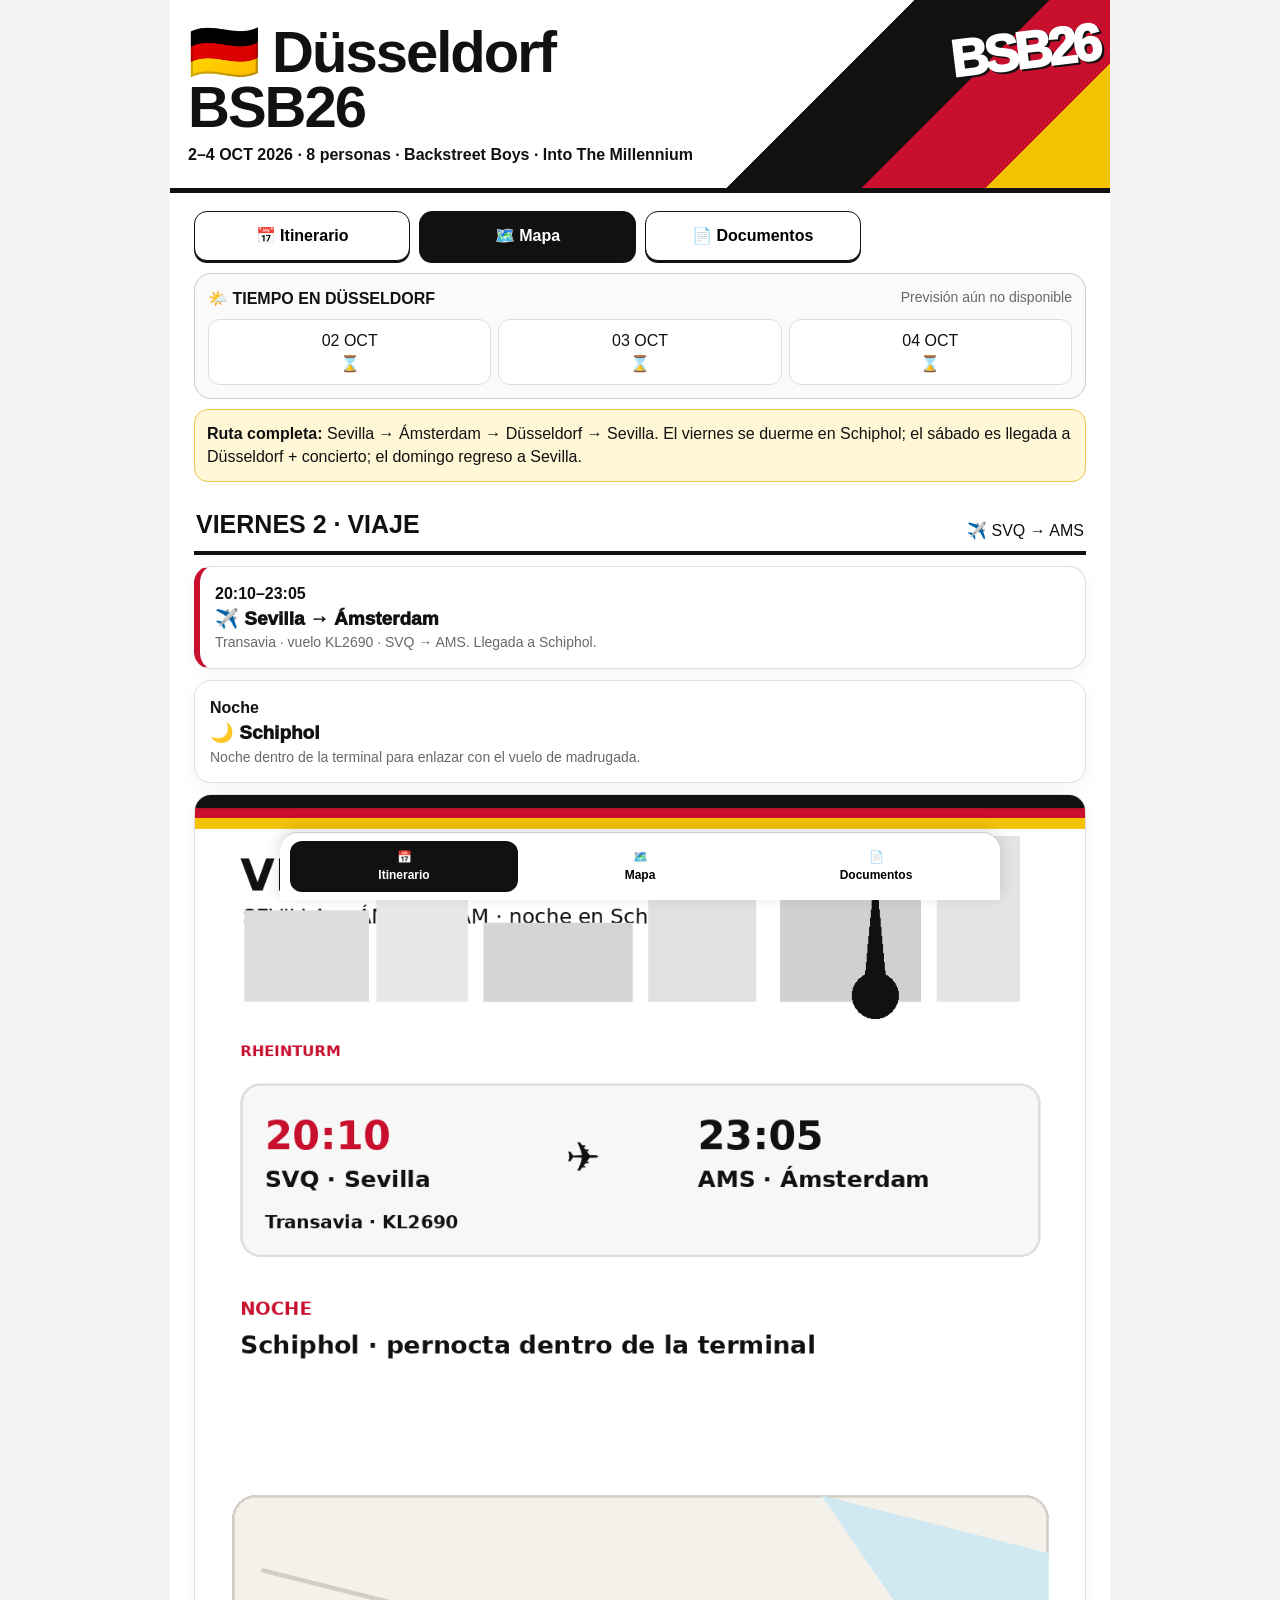
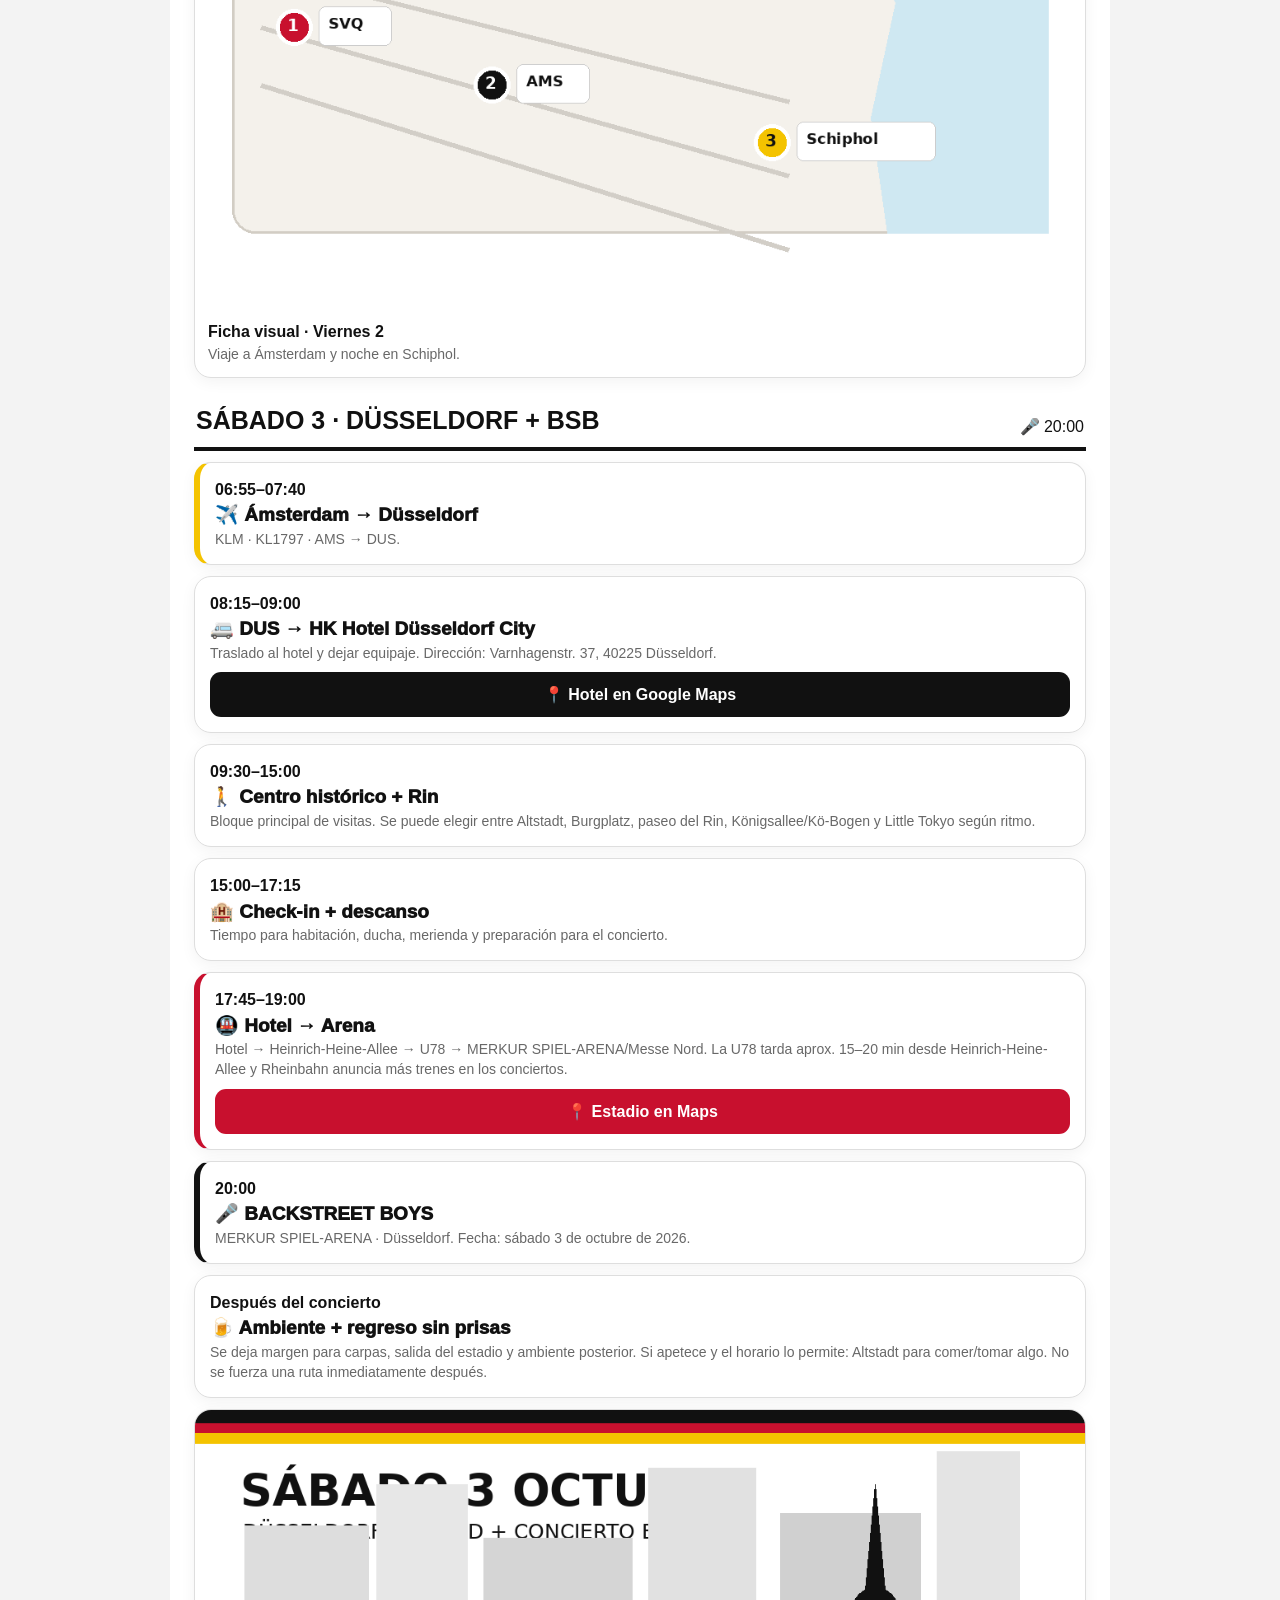
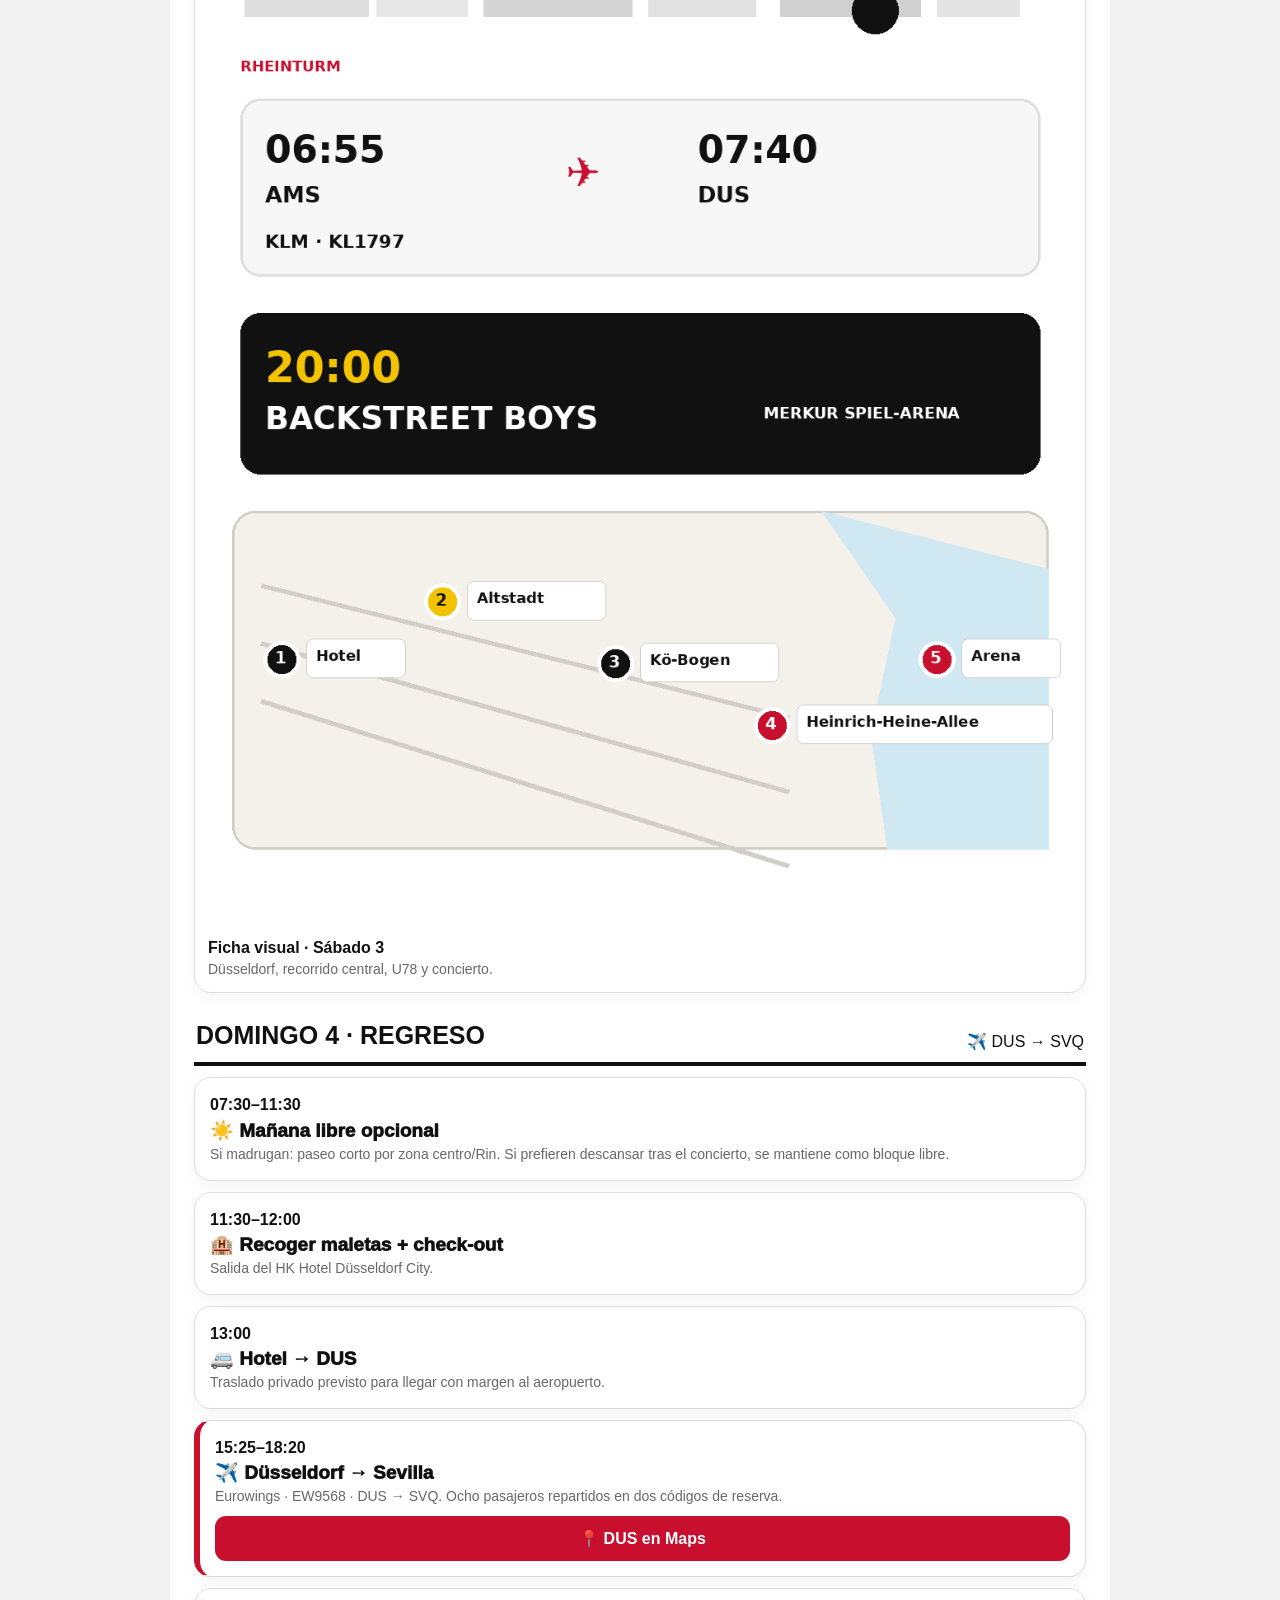
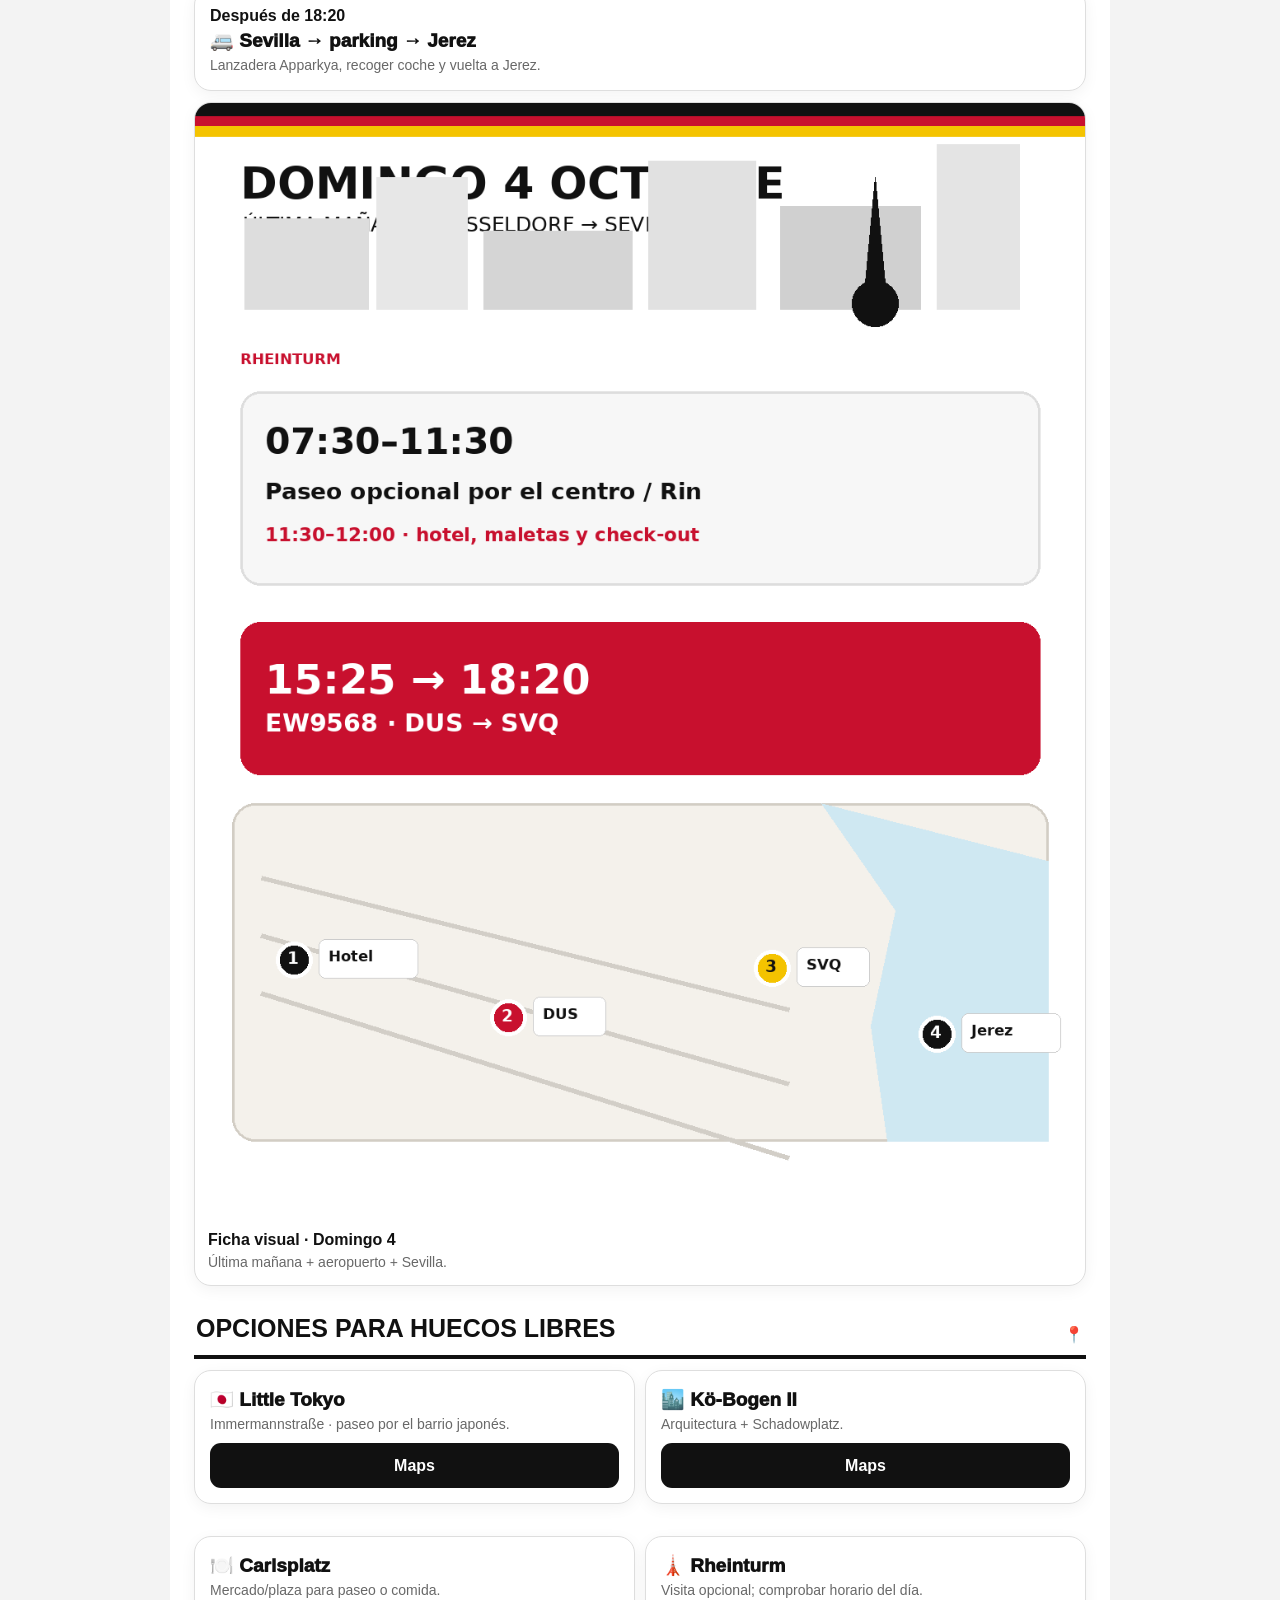
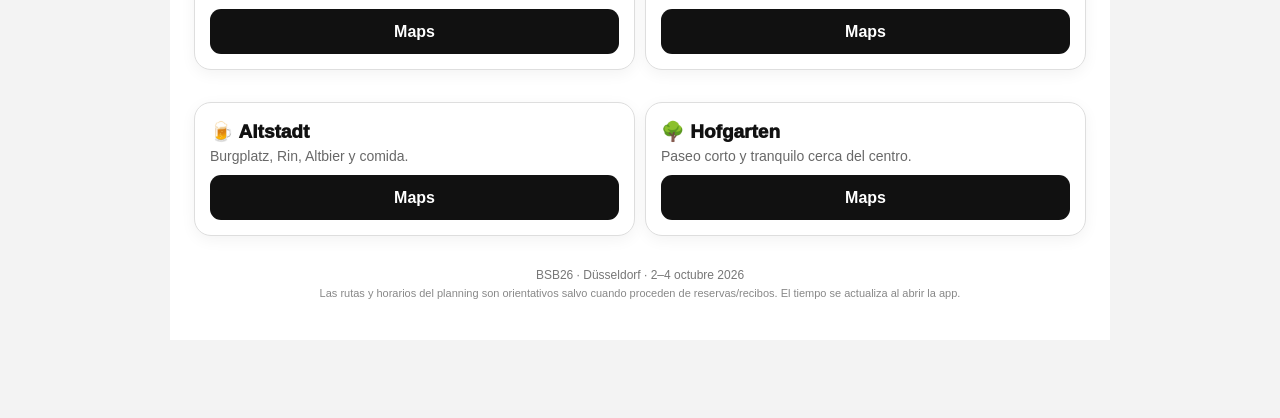
==== index.html @ 5f894c9a "Add files via upload" ====
<!doctype html>
<html lang="es">
<head>
<meta charset="utf-8">
<meta name="viewport" content="width=device-width,initial-scale=1,viewport-fit=cover">
<meta name="theme-color" content="#111111">
<meta name="description" content="BSB26 Düsseldorf · guía de viaje del 2 al 4 de octubre de 2026">
<link rel="manifest" href="manifest.webmanifest">
<link rel="icon" type="image/png" sizes="32x32" href="favicon-32.png">
<link rel="apple-touch-icon" sizes="180x180" href="apple-touch-icon.png">
<title>BSB26 · Düsseldorf 2026</title>
<style>
:root{--black:#111;--red:#c8102e;--yellow:#f4c300;--paper:#fff;--soft:#f5f5f5;--line:#dedede;--muted:#686868;--green:#177245;--blue:#1769aa}
*{box-sizing:border-box}html{scroll-behavior:smooth}body{margin:0;background:#f3f3f3;color:var(--black);font-family:-apple-system,BlinkMacSystemFont,"Segoe UI",Roboto,Arial,sans-serif;line-height:1.45;padding-bottom:78px}button,a{font:inherit}.wrap{max-width:940px;margin:auto;background:var(--paper);min-height:100vh}
header{position:relative;overflow:hidden;padding:24px 18px 22px;background:linear-gradient(135deg,#fff 0 66%,#111 66% 78%,#c8102e 78% 89%,#f4c300 89%);border-bottom:5px solid #111}header:after{content:'BSB26';position:absolute;right:12px;top:14px;font-weight:1000;font-size:52px;letter-spacing:-4px;color:#fff;text-shadow:2px 2px 0 #111;transform:rotate(-7deg)}h1{font-size:clamp(32px,8vw,58px);line-height:.95;margin:0;max-width:65%;letter-spacing:-2px}.sub{margin-top:9px;font-weight:750;max-width:65%}.hero-img{width:100%;display:block;border-radius:18px;margin-top:15px;border:1px solid #ddd}
main{padding:14px 14px 28px}.top-actions{display:grid;grid-template-columns:1fr 1fr;gap:9px;margin-bottom:12px}.top-actions button,.quick{border:1px solid #111;background:#fff;border-radius:13px;padding:12px;font-weight:850;box-shadow:0 2px 0 #111}.top-actions button:nth-child(2n){background:#111;color:#fff}.install{display:none;background:#f4c300;border:2px solid #111!important}.install.show{display:block}
section{display:none}.active{display:block}.card{background:#fff;border:1px solid var(--line);border-radius:17px;padding:15px;margin:11px 0;box-shadow:0 4px 15px #0000000d}.card.red{border-left:6px solid var(--red)}.card.yellow{border-left:6px solid var(--yellow)}.card.black{border-left:6px solid #111}.title{font-weight:950;font-size:19px}.time{font-weight:900}.small{font-size:14px;color:var(--muted)}.tag{display:inline-block;padding:4px 8px;border-radius:999px;background:#f1f1f1;border:1px solid #ddd;font-size:12px;font-weight:800;margin:5px 4px 0 0}.btn{display:block;text-align:center;text-decoration:none;background:#111;color:#fff;padding:11px 12px;border-radius:11px;font-weight:850;margin-top:9px}.btn.red{background:var(--red)}.btn.yellow{background:var(--yellow);color:#111}.grid2{display:grid;grid-template-columns:1fr 1fr;gap:10px}.weather{background:#fafafa;border:1px solid #ccc;border-radius:17px;padding:13px;margin:10px 0}.weather-grid{display:grid;grid-template-columns:repeat(3,1fr);gap:7px;margin-top:9px}.weather-day{background:#fff;border:1px solid #ddd;border-radius:12px;padding:9px;text-align:center}.dayhead{display:flex;justify-content:space-between;align-items:end;border-bottom:4px solid #111;padding:8px 2px 9px;margin-top:16px}.dayhead h2{margin:0;font-size:25px}.route-card{padding:0;overflow:hidden}.route-card img{width:100%;display:block}.route-card .caption{padding:13px}.map{position:relative;background:#f0eee9;border:1px solid #d7d3cb;border-radius:18px;height:300px;overflow:hidden;margin:12px 0}.river{position:absolute;right:-30%;top:-10%;height:130%;width:42%;background:#cfe8f2;transform:rotate(13deg)}.road{position:absolute;height:5px;background:#d0ccc5;transform-origin:left center}.pin{position:absolute;width:31px;height:31px;border-radius:50%;background:#111;color:#fff;border:3px solid #fff;box-shadow:0 2px 8px #0004;display:flex;align-items:center;justify-content:center;font-weight:950;cursor:pointer}.pin.red{background:var(--red)}.pin.yellow{background:var(--yellow);color:#111}.maplabel{position:absolute;font-size:12px;font-weight:850;background:#fff;padding:4px 6px;border-radius:7px;border:1px solid #ddd}.docs .doc{display:flex;gap:12px;align-items:center;padding:13px 0;border-bottom:1px solid #eee}.docicon{font-size:26px;width:38px;text-align:center}.bottom{position:fixed;z-index:50;left:0;right:0;bottom:0;background:#fff;border-top:1px solid #ccc;box-shadow:0 -4px 16px #0002;padding:8px max(10px,env(safe-area-inset-left)) calc(8px + env(safe-area-inset-bottom));display:grid;grid-template-columns:repeat(3,1fr);gap:8px}.bottom button{border:0;background:#fff;padding:8px 4px;border-radius:12px;font-size:12px;font-weight:900}.bottom button.active{background:#111;color:#fff}.notice{background:#fff7d6;border:1px solid #e6c94d;border-radius:14px;padding:12px}.ok{background:#eaf7ef;border-color:#a9d9bb}.footer{text-align:center;color:#777;font-size:12px;padding:20px 5px}.credits{font-size:11px;color:#888;margin-top:18px}
@media(min-width:760px){main{padding:18px 24px}.top-actions{grid-template-columns:repeat(4,1fr)}.bottom{left:50%;right:auto;transform:translateX(-50%);width:min(720px,100%);border-radius:18px 18px 0 0}.grid3{display:grid;grid-template-columns:repeat(3,1fr);gap:10px}.route-card{height:100%}}
</style>
</head>
<body>
<div class="wrap">
<header>
<h1>🇩🇪 Düsseldorf<br>BSB26</h1>
<div class="sub">2–4 OCT 2026 · 8 personas · Backstreet Boys · Into The Millennium</div>
</header>
<main>
<div class="top-actions">
<button onclick="show('itinerario')">📅 Itinerario</button>
<button onclick="show('mapa')">🗺️ Mapa</button>
<button onclick="show('documentos')">📄 Documentos</button>
<button id="installBtn" class="install" onclick="installApp()">📲 Instalar BSB26</button>
</div>
<div class="weather"><div style="display:flex;justify-content:space-between;gap:10px"><b>🌤️ TIEMPO EN DÜSSELDORF</b><span id="weatherStatus" class="small">Actualizando…</span></div><div id="weatherGrid" class="weather-grid"><div class="weather-day">02 OCT<br>⌛</div><div class="weather-day">03 OCT<br>⌛</div><div class="weather-day">04 OCT<br>⌛</div></div></div>

<section id="itinerario" class="active">
<div class="notice"><b>Ruta completa:</b> Sevilla → Ámsterdam → Düsseldorf → Sevilla. El viernes se duerme en Schiphol; el sábado es llegada a Düsseldorf + concierto; el domingo regreso a Sevilla.</div>
<div class="dayhead"><h2>VIERNES 2 · VIAJE</h2><span>✈️ SVQ → AMS</span></div>
<div class="card red"><div class="time">20:10–23:05</div><div class="title">✈️ Sevilla → Ámsterdam</div><div class="small">Transavia · vuelo KL2690 · SVQ → AMS. Llegada a Schiphol.</div></div>
<div class="card"><div class="time">Noche</div><div class="title">🌙 Schiphol</div><div class="small">Noche dentro de la terminal para enlazar con el vuelo de madrugada.</div></div>
<div class="route-card card"><img src="itinerario-viernes-2.png" alt="Ficha visual del viernes 2 de octubre"><div class="caption"><b>Ficha visual · Viernes 2</b><div class="small">Viaje a Ámsterdam y noche en Schiphol.</div></div></div>

<div class="dayhead"><h2>SÁBADO 3 · DÜSSELDORF + BSB</h2><span>🎤 20:00</span></div>
<div class="card yellow"><div class="time">06:55–07:40</div><div class="title">✈️ Ámsterdam → Düsseldorf</div><div class="small">KLM · KL1797 · AMS → DUS.</div></div>
<div class="card"><div class="time">08:15–09:00</div><div class="title">🚐 DUS → HK Hotel Düsseldorf City</div><div class="small">Traslado al hotel y dejar equipaje. Dirección: Varnhagenstr. 37, 40225 Düsseldorf.</div><a class="btn" href="https://www.google.com/maps/search/?api=1&query=HK+Hotel+D%C3%BCsseldorf+City%2C+Varnhagenstr.+37%2C+40225+D%C3%BCsseldorf" target="_blank">📍 Hotel en Google Maps</a></div>
<div class="card"><div class="time">09:30–15:00</div><div class="title">🚶 Centro histórico + Rin</div><div class="small">Bloque principal de visitas. Se puede elegir entre Altstadt, Burgplatz, paseo del Rin, Königsallee/Kö-Bogen y Little Tokyo según ritmo.</div></div>
<div class="card"><div class="time">15:00–17:15</div><div class="title">🏨 Check-in + descanso</div><div class="small">Tiempo para habitación, ducha, merienda y preparación para el concierto.</div></div>
<div class="card red"><div class="time">17:45–19:00</div><div class="title">🚇 Hotel → Arena</div><div class="small">Hotel → Heinrich-Heine-Allee → U78 → MERKUR SPIEL-ARENA/Messe Nord. La U78 tarda aprox. 15–20 min desde Heinrich-Heine-Allee y Rheinbahn anuncia más trenes en los conciertos.</div><a class="btn red" href="https://www.google.com/maps/search/?api=1&query=MERKUR+SPIEL-ARENA+D%C3%BCsseldorf" target="_blank">📍 Estadio en Maps</a></div>
<div class="card black"><div class="time">20:00</div><div class="title">🎤 BACKSTREET BOYS</div><div class="small">MERKUR SPIEL-ARENA · Düsseldorf. Fecha: sábado 3 de octubre de 2026.</div></div>
<div class="card"><div class="time">Después del concierto</div><div class="title">🍺 Ambiente + regreso sin prisas</div><div class="small">Se deja margen para carpas, salida del estadio y ambiente posterior. Si apetece y el horario lo permite: Altstadt para comer/tomar algo. No se fuerza una ruta inmediatamente después.</div></div>
<div class="route-card card"><img src="itinerario-sabado-3.png" alt="Ficha visual del sábado 3 de octubre"><div class="caption"><b>Ficha visual · Sábado 3</b><div class="small">Düsseldorf, recorrido central, U78 y concierto.</div></div></div>

<div class="dayhead"><h2>DOMINGO 4 · REGRESO</h2><span>✈️ DUS → SVQ</span></div>
<div class="card"><div class="time">07:30–11:30</div><div class="title">☀️ Mañana libre opcional</div><div class="small">Si madrugan: paseo corto por zona centro/Rin. Si prefieren descansar tras el concierto, se mantiene como bloque libre.</div></div>
<div class="card"><div class="time">11:30–12:00</div><div class="title">🏨 Recoger maletas + check-out</div><div class="small">Salida del HK Hotel Düsseldorf City.</div></div>
<div class="card"><div class="time">13:00</div><div class="title">🚐 Hotel → DUS</div><div class="small">Traslado privado previsto para llegar con margen al aeropuerto.</div></div>
<div class="card red"><div class="time">15:25–18:20</div><div class="title">✈️ Düsseldorf → Sevilla</div><div class="small">Eurowings · EW9568 · DUS → SVQ. Ocho pasajeros repartidos en dos códigos de reserva.</div><a class="btn red" href="https://www.google.com/maps/search/?api=1&query=D%C3%BCsseldorf+Airport+DUS" target="_blank">📍 DUS en Maps</a></div>
<div class="card"><div class="time">Después de 18:20</div><div class="title">🚐 Sevilla → parking → Jerez</div><div class="small">Lanzadera Apparkya, recoger coche y vuelta a Jerez.</div></div>
<div class="route-card card"><img src="itinerario-domingo-4.png" alt="Ficha visual del domingo 4 de octubre"><div class="caption"><b>Ficha visual · Domingo 4</b><div class="small">Última mañana + aeropuerto + Sevilla.</div></div></div>

<div class="dayhead"><h2>OPCIONES PARA HUECOS LIBRES</h2><span>📍</span></div>
<div class="grid2">
<div class="card"><div class="title">🇯🇵 Little Tokyo</div><div class="small">Immermannstraße · paseo por el barrio japonés.</div><a class="btn" href="https://www.google.com/maps/search/?api=1&query=Immermannstra%C3%9Fe+D%C3%BCsseldorf" target="_blank">Maps</a></div>
<div class="card"><div class="title">🏙️ Kö-Bogen II</div><div class="small">Arquitectura + Schadowplatz.</div><a class="btn" href="https://www.google.com/maps/search/?api=1&query=K%C3%B6-Bogen+II+D%C3%BCsseldorf" target="_blank">Maps</a></div>
<div class="card"><div class="title">🍽️ Carlsplatz</div><div class="small">Mercado/plaza para paseo o comida.</div><a class="btn" href="https://www.google.com/maps/search/?api=1&query=Carlsplatz+D%C3%BCsseldorf" target="_blank">Maps</a></div>
<div class="card"><div class="title">🗼 Rheinturm</div><div class="small">Visita opcional; comprobar horario del día.</div><a class="btn" href="https://www.google.com/maps/search/?api=1&query=Rheinturm+D%C3%BCsseldorf" target="_blank">Maps</a></div>
<div class="card"><div class="title">🍺 Altstadt</div><div class="small">Burgplatz, Rin, Altbier y comida.</div><a class="btn" href="https://www.google.com/maps/search/?api=1&query=Altstadt+D%C3%BCsseldorf" target="_blank">Maps</a></div>
<div class="card"><div class="title">🌳 Hofgarten</div><div class="small">Paseo corto y tranquilo cerca del centro.</div><a class="btn" href="https://www.google.com/maps/search/?api=1&query=Hofgarten+D%C3%BCsseldorf" target="_blank">Maps</a></div>
</div>
</section>

<section id="mapa">
<div class="notice"><b>Mapa interactivo único.</b> Pulsa cada punto para ver qué es y cuándo encaja en el viaje.</div>
<div class="map" id="mapbox"><div class="river"></div><div class="maplabel" style="left:7%;top:12%">Little Tokyo</div><div class="maplabel" style="left:37%;top:20%">Kö-Bogen</div><div class="maplabel" style="left:30%;top:47%">Altstadt</div><div class="maplabel" style="left:57%;top:69%">Rheinturm</div><div class="maplabel" style="left:73%;top:17%">Rin</div><div class="maplabel" style="left:76%;top:77%">Arena</div><div class="pin yellow" style="left:10%;top:20%" onclick="mapInfo('Little Tokyo','Opción de paseo. Mejor encajarlo el sábado por la mañana/mediodía.')">1</div><div class="pin" style="left:40%;top:28%" onclick="mapInfo('Kö-Bogen II','Arquitectura y paseo. Opción antes del concierto.')">2</div><div class="pin red" style="left:32%;top:55%" onclick="mapInfo('Altstadt / Burgplatz','Zona histórica, Rin, Altbier y comida.')">3</div><div class="pin yellow" style="left:59%;top:77%" onclick="mapInfo('Rheinturm','Visita opcional. Comprobar horario.')">4</div><div class="pin red" style="left:80%;top:24%" onclick="mapInfo('MERKUR SPIEL-ARENA','Concierto BSB · 03/10 · 20:00. U78 desde Heinrich-Heine-Allee.')">5</div></div>
<div id="mapInfo" class="card"><b>Selecciona un punto</b><div class="small">El mapa muestra las paradas principales y las opciones de visita.</div></div>
<div class="grid2"><a class="btn" href="https://www.google.com/maps/dir/HK+Hotel+D%C3%BCsseldorf+City%2C+Varnhagenstr.+37%2C+40225+D%C3%BCsseldorf/Heinrich-Heine-Allee%2C+D%C3%BCsseldorf/MERKUR+SPIEL-ARENA+D%C3%BCsseldorf" target="_blank">🚇 Ruta hotel → concierto</a><a class="btn yellow" href="https://www.google.com/maps/dir/Heinrich-Heine-Allee%2C+D%C3%BCsseldorf/Immermannstra%C3%9Fe%2C+D%C3%BCsseldorf/K%C3%B6-Bogen+II/Carlsplatz/Rheinturm/Altstadt%2C+D%C3%BCsseldorf" target="_blank">🚶 Ruta opciones</a></div>
</section>

<section id="documentos" class="docs">
<div class="dayhead"><h2>DOCUMENTOS</h2><span>📄</span></div>
<div class="card red"><div class="doc"><div class="docicon">🏨</div><div><div class="title">HK Hotel Düsseldorf City</div><div class="small">Varnhagenstr. 37 · 40225 Düsseldorf<br>Entrada 03/10 · salida 04/10<br>Reserva 5163481868 · pagado 910,80 €</div></div></div><a class="btn" href="https://www.google.com/maps/search/?api=1&query=HK+Hotel+D%C3%BCsseldorf+City%2C+Varnhagenstr.+37%2C+40225+D%C3%BCsseldorf" target="_blank">📍 Abrir hotel en Google Maps</a></div>
<div class="card yellow"><div class="doc"><div class="docicon">✈️</div><div><div class="title">Vuelo de vuelta · EW9568</div><div class="small">04/10/2026 · DUS 15:25 → SVQ 18:20 · Eurowings<br>8 pasajeros en dos reservas.</div></div></div><div class="tag">IWTW7H · 6 pasajeros</div><div class="tag">TQ76KH · 2 pasajeros</div><div class="small" style="margin-top:9px">Tarifa BASIC. Los horarios son locales según los recibos aportados.</div></div>
<div class="card"><div class="doc"><div class="docicon">✈️</div><div><div class="title">Vuelos de ida</div><div class="small">02/10 · SVQ → AMS · KL2690 · 20:10–23:05<br>03/10 · AMS → DUS · KL1797 · 06:55–07:40</div></div></div><div class="small">Pendiente añadir datos de check-in, terminal, puerta y demás información cuando estén disponibles.</div></div>
<div class="card"><div class="doc"><div class="docicon">🅿️</div><div><div class="title">Parking Sevilla · Apparkya 24Plus</div><div class="small">Reserva P0000090095 · matrícula 1935FXH<br>Entrada 02/10 18:45 · salida 04/10 18:45 · 9,50 €</div></div></div><a class="btn" href="https://apparkya.com/parking/parking-aeropuerto-sevilla-24plus" target="_blank">🅿️ Abrir Apparkya</a></div>
<div class="card ok"><div class="doc"><div class="docicon">📸</div><div><div class="title">Fotos del viaje</div><div class="small">Una única carpeta compartida para que cualquiera del grupo pueda subir fotos.</div></div></div><a class="btn" href="https://drive.google.com/drive/folders/12OYBe6rZDpi9IOQI5l8r6FMTHqlKn3q-" target="_blank">📸 Abrir carpeta de Drive</a></div>
<div class="card"><div class="doc"><div class="docicon">🎤</div><div><div class="title">Concierto BSB</div><div class="small">MERKUR SPIEL-ARENA · Arena-Straße 1 · 40474 Düsseldorf · 03/10/2026 · 20:00</div></div></div><a class="btn red" href="https://www.google.com/maps/search/?api=1&query=MERKUR+SPIEL-ARENA%2C+Arena-Stra%C3%9Fe+1%2C+40474+D%C3%BCsseldorf" target="_blank">📍 Estadio en Maps</a></div>
</section>

<div class="footer">BSB26 · Düsseldorf · 2–4 octubre 2026<br><span class="credits">Las rutas y horarios del planning son orientativos salvo cuando proceden de reservas/recibos. El tiempo se actualiza al abrir la app.</span></div>
</main>
</div>
<nav class="bottom"><button id="b-itinerario" class="active" onclick="show('itinerario')">📅<br>Itinerario</button><button id="b-mapa" onclick="show('mapa')">🗺️<br>Mapa</button><button id="b-documentos" onclick="show('documentos')">📄<br>Documentos</button></nav>
<script>
const sections=['itinerario','mapa','documentos'];
function show(id){sections.forEach(s=>document.getElementById(s).classList.toggle('active',s===id));document.querySelectorAll('.bottom button').forEach(b=>b.classList.remove('active'));document.getElementById('b-'+id).classList.add('active');window.scrollTo({top:0,behavior:'smooth'})}
function mapInfo(title,text){document.getElementById('mapInfo').innerHTML='<b>'+title+'</b><div class="small" style="margin-top:5px">'+text+'</div>'}
async function weather(){try{const u='https://api.open-meteo.com/v1/forecast?latitude=51.2277&longitude=6.7735&daily=weather_code,temperature_2m_max,temperature_2m_min,precipitation_probability_max&timezone=Europe%2FBerlin&start_date=2026-10-02&end_date=2026-10-04';const d=await fetch(u).then(r=>r.json());const icons={0:'☀️',1:'🌤️',2:'⛅',3:'☁️',45:'🌫️',48:'🌫️',51:'🌦️',53:'🌦️',55:'🌧️',61:'🌧️',63:'🌧️',65:'🌧️',71:'🌨️',73:'🌨️',75:'❄️',80:'🌦️',81:'🌧️',82:'⛈️',95:'⛈️',96:'⛈️',99:'⛈️'};document.getElementById('weatherGrid').innerHTML=d.daily.time.map((date,i)=>`<div class="weather-day"><b>${date.slice(8,10)} OCT</b><br>${icons[d.daily.weather_code[i]]||'🌤️'}<br><b>${Math.round(d.daily.temperature_2m_max[i])}°</b> / ${Math.round(d.daily.temperature_2m_min[i])}°<br><span class="small">💧 ${d.daily.precipitation_probability_max[i]}%</span></div>`).join('');document.getElementById('weatherStatus').textContent='Actualizado al abrir';}catch(e){document.getElementById('weatherStatus').textContent='Previsión aún no disponible';}}
let deferredPrompt;window.addEventListener('beforeinstallprompt',e=>{e.preventDefault();deferredPrompt=e;document.getElementById('installBtn').classList.add('show')});async function installApp(){if(deferredPrompt){deferredPrompt.prompt();await deferredPrompt.userChoice;deferredPrompt=null;document.getElementById('installBtn').classList.remove('show')}else{alert('En Android, abre esta página en Chrome y usa ⋮ → Añadir a pantalla de inicio / Instalar aplicación. Necesita estar publicada en HTTPS (GitHub Pages).')}}
if('serviceWorker' in navigator) window.addEventListener('load',()=>navigator.serviceWorker.register('./sw.js'));
weather();
</script>
</body></html>
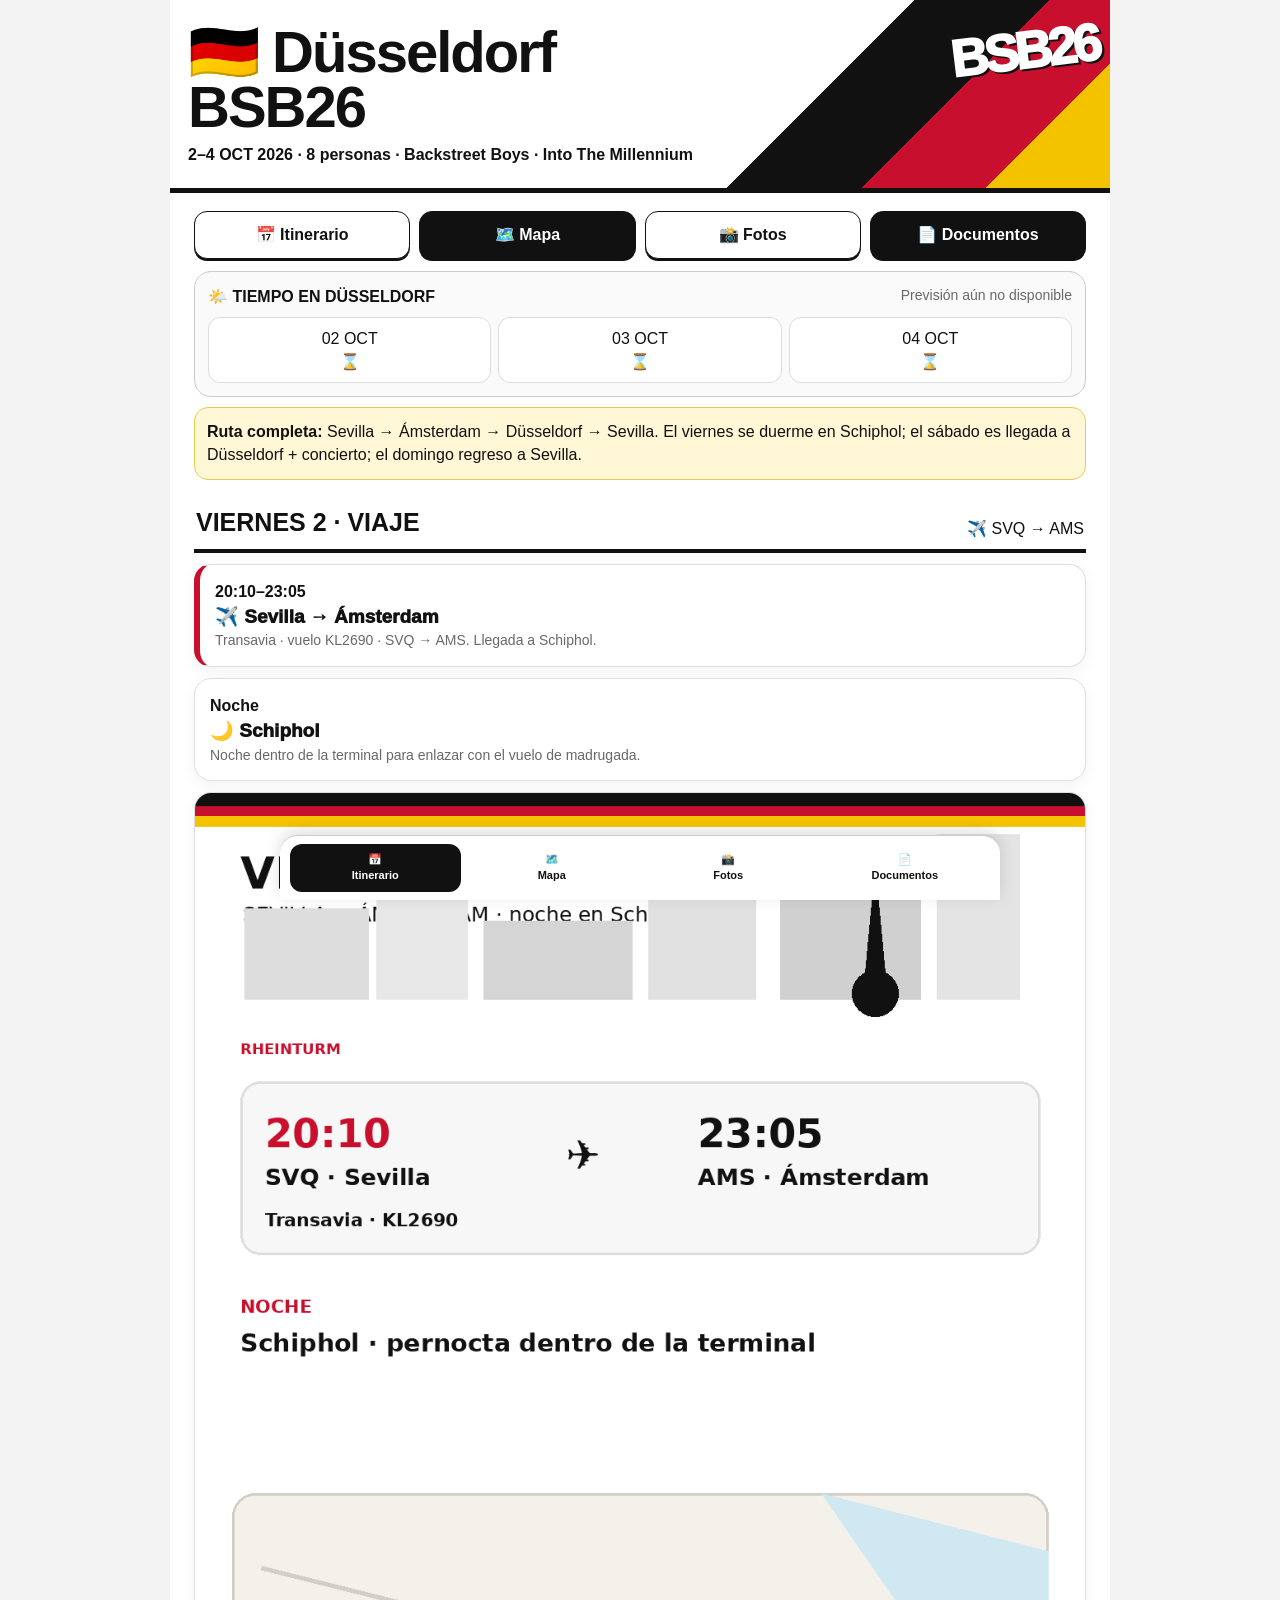
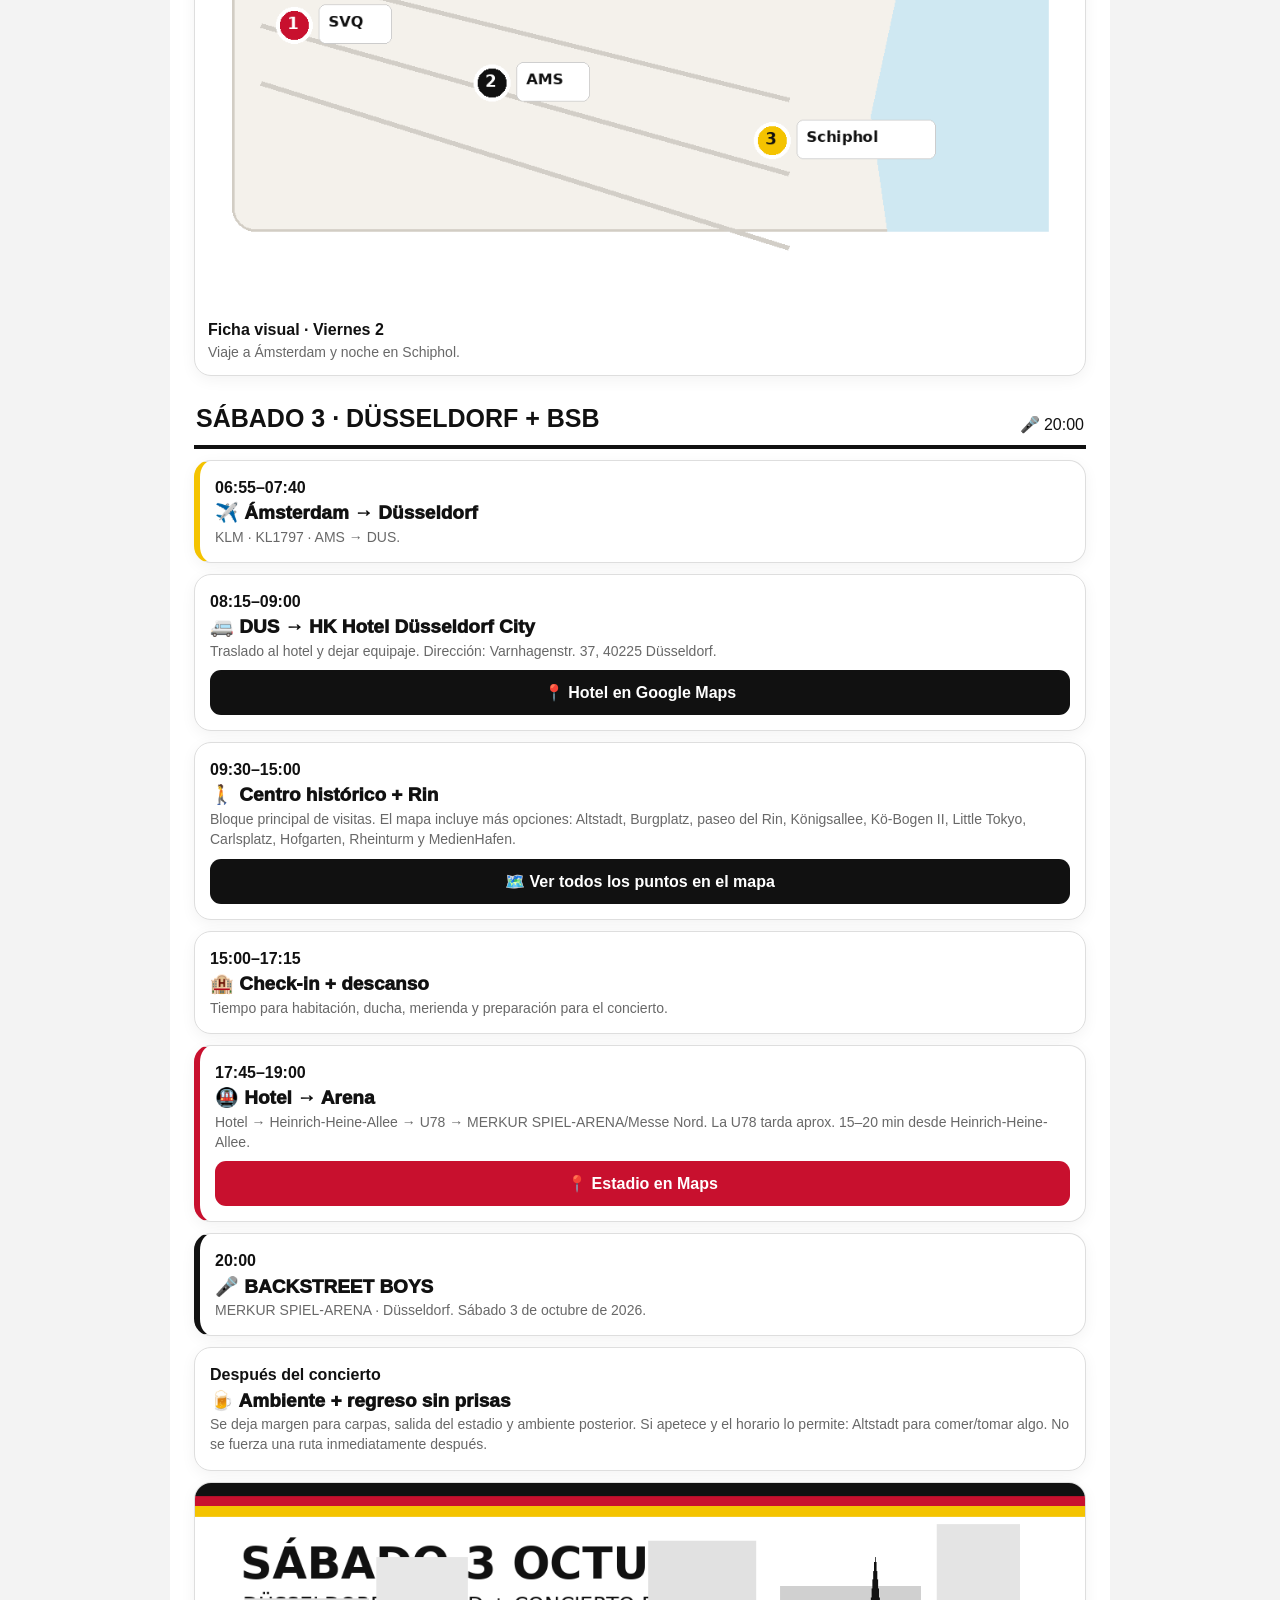
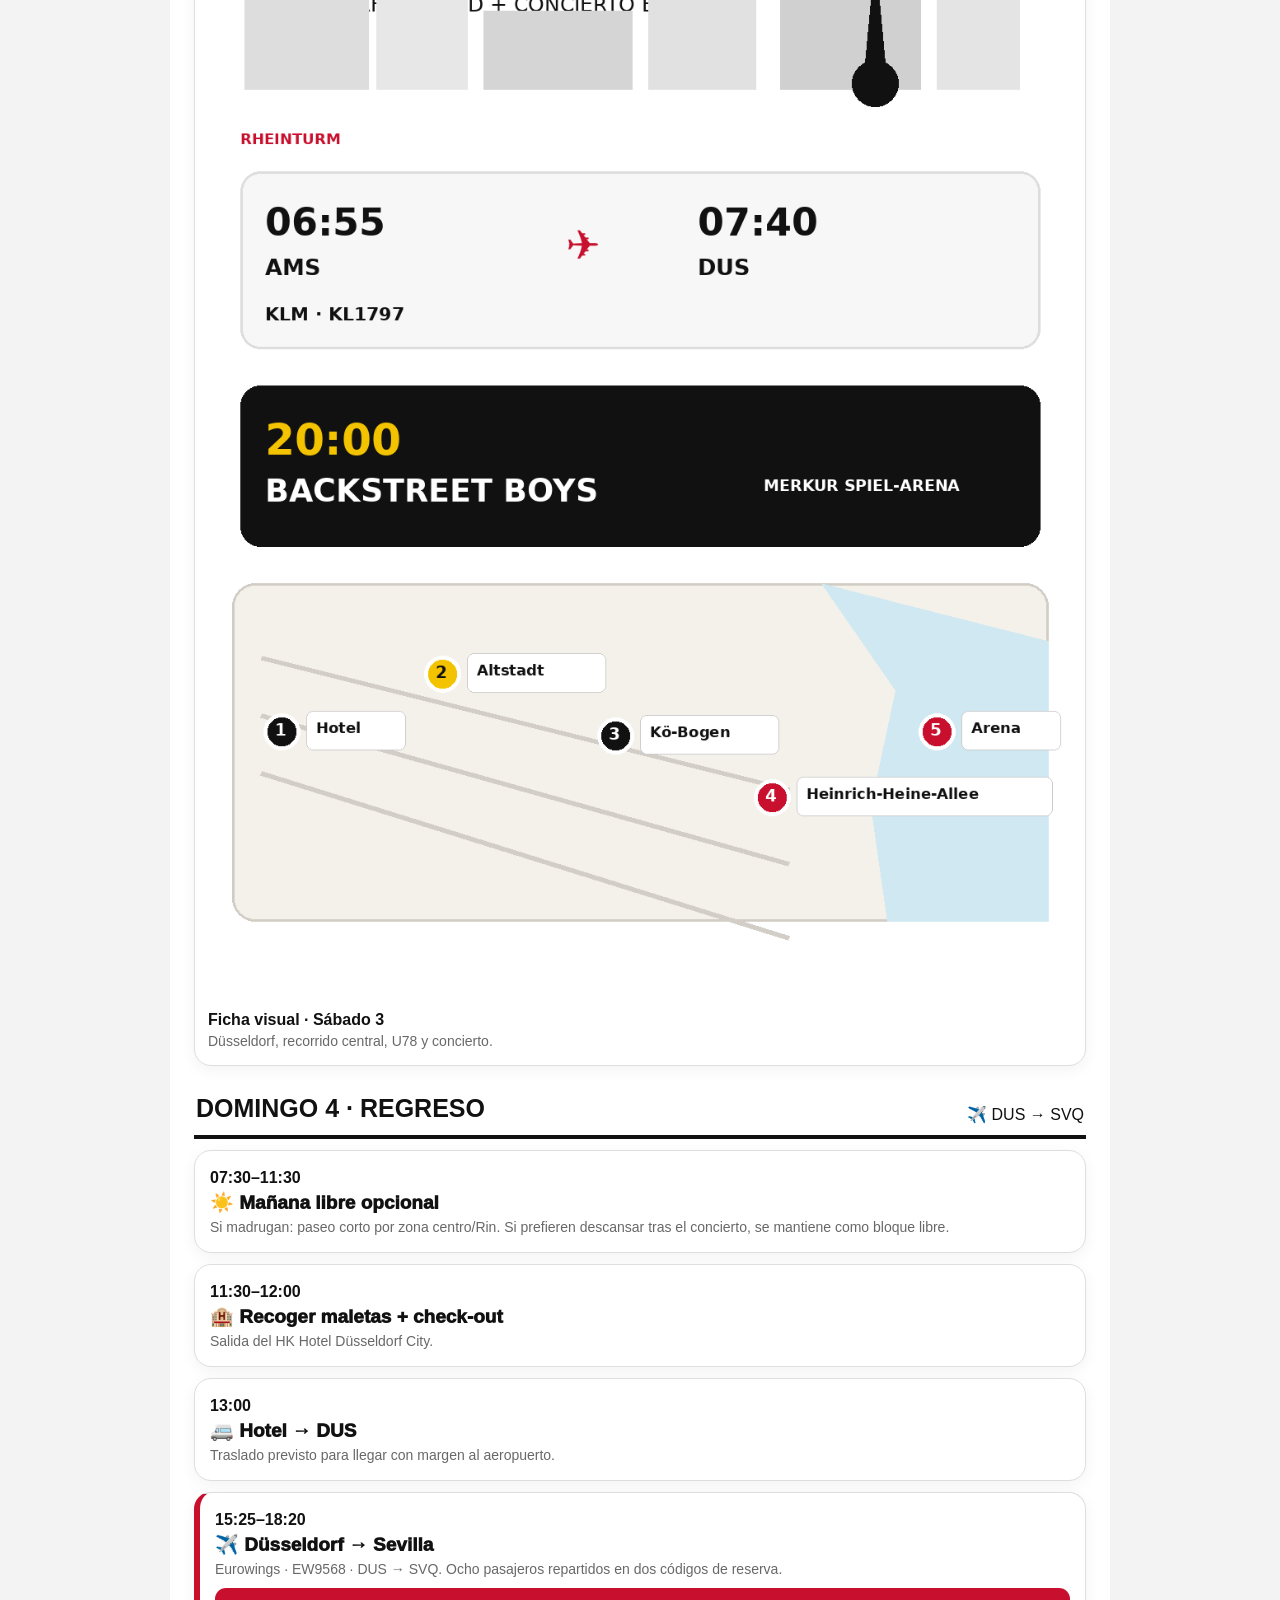
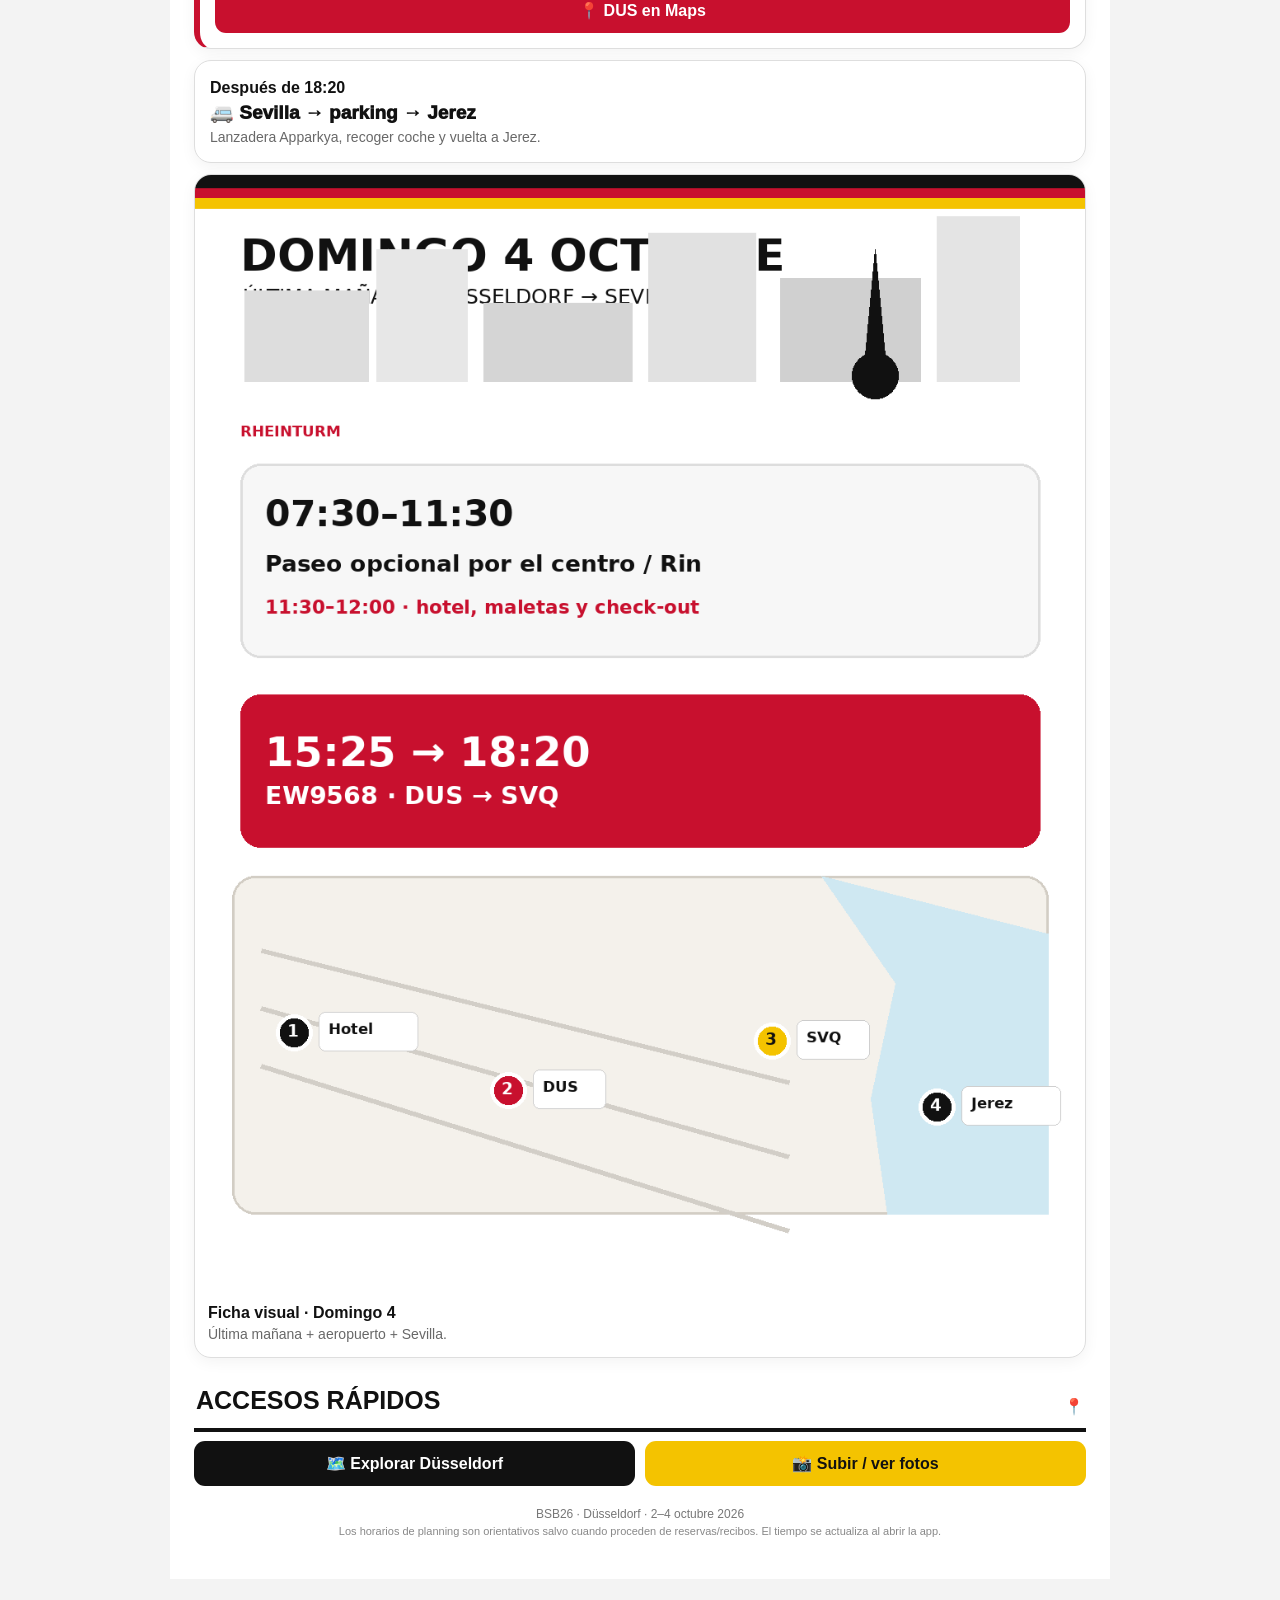
==== commit 86c43527: "Add files via upload" ====
--- a/index.html
+++ b/index.html
@@ -1,39 +1,6 @@
-<!doctype html>
-<html lang="es">
-<head>
-<meta charset="utf-8">
-<meta name="viewport" content="width=device-width,initial-scale=1,viewport-fit=cover">
-<meta name="theme-color" content="#111111">
-<meta name="description" content="BSB26 Düsseldorf · guía de viaje del 2 al 4 de octubre de 2026">
-<link rel="manifest" href="manifest.webmanifest">
-<link rel="icon" type="image/png" sizes="32x32" href="favicon-32.png">
-<link rel="apple-touch-icon" sizes="180x180" href="apple-touch-icon.png">
-<title>BSB26 · Düsseldorf 2026</title>
-<style>
-:root{--black:#111;--red:#c8102e;--yellow:#f4c300;--paper:#fff;--soft:#f5f5f5;--line:#dedede;--muted:#686868;--green:#177245;--blue:#1769aa}
-*{box-sizing:border-box}html{scroll-behavior:smooth}body{margin:0;background:#f3f3f3;color:var(--black);font-family:-apple-system,BlinkMacSystemFont,"Segoe UI",Roboto,Arial,sans-serif;line-height:1.45;padding-bottom:78px}button,a{font:inherit}.wrap{max-width:940px;margin:auto;background:var(--paper);min-height:100vh}
-header{position:relative;overflow:hidden;padding:24px 18px 22px;background:linear-gradient(135deg,#fff 0 66%,#111 66% 78%,#c8102e 78% 89%,#f4c300 89%);border-bottom:5px solid #111}header:after{content:'BSB26';position:absolute;right:12px;top:14px;font-weight:1000;font-size:52px;letter-spacing:-4px;color:#fff;text-shadow:2px 2px 0 #111;transform:rotate(-7deg)}h1{font-size:clamp(32px,8vw,58px);line-height:.95;margin:0;max-width:65%;letter-spacing:-2px}.sub{margin-top:9px;font-weight:750;max-width:65%}.hero-img{width:100%;display:block;border-radius:18px;margin-top:15px;border:1px solid #ddd}
-main{padding:14px 14px 28px}.top-actions{display:grid;grid-template-columns:1fr 1fr;gap:9px;margin-bottom:12px}.top-actions button,.quick{border:1px solid #111;background:#fff;border-radius:13px;padding:12px;font-weight:850;box-shadow:0 2px 0 #111}.top-actions button:nth-child(2n){background:#111;color:#fff}.install{display:none;background:#f4c300;border:2px solid #111!important}.install.show{display:block}
-section{display:none}.active{display:block}.card{background:#fff;border:1px solid var(--line);border-radius:17px;padding:15px;margin:11px 0;box-shadow:0 4px 15px #0000000d}.card.red{border-left:6px solid var(--red)}.card.yellow{border-left:6px solid var(--yellow)}.card.black{border-left:6px solid #111}.title{font-weight:950;font-size:19px}.time{font-weight:900}.small{font-size:14px;color:var(--muted)}.tag{display:inline-block;padding:4px 8px;border-radius:999px;background:#f1f1f1;border:1px solid #ddd;font-size:12px;font-weight:800;margin:5px 4px 0 0}.btn{display:block;text-align:center;text-decoration:none;background:#111;color:#fff;padding:11px 12px;border-radius:11px;font-weight:850;margin-top:9px}.btn.red{background:var(--red)}.btn.yellow{background:var(--yellow);color:#111}.grid2{display:grid;grid-template-columns:1fr 1fr;gap:10px}.weather{background:#fafafa;border:1px solid #ccc;border-radius:17px;padding:13px;margin:10px 0}.weather-grid{display:grid;grid-template-columns:repeat(3,1fr);gap:7px;margin-top:9px}.weather-day{background:#fff;border:1px solid #ddd;border-radius:12px;padding:9px;text-align:center}.dayhead{display:flex;justify-content:space-between;align-items:end;border-bottom:4px solid #111;padding:8px 2px 9px;margin-top:16px}.dayhead h2{margin:0;font-size:25px}.route-card{padding:0;overflow:hidden}.route-card img{width:100%;display:block}.route-card .caption{padding:13px}.map{position:relative;background:#f0eee9;border:1px solid #d7d3cb;border-radius:18px;height:300px;overflow:hidden;margin:12px 0}.river{position:absolute;right:-30%;top:-10%;height:130%;width:42%;background:#cfe8f2;transform:rotate(13deg)}.road{position:absolute;height:5px;background:#d0ccc5;transform-origin:left center}.pin{position:absolute;width:31px;height:31px;border-radius:50%;background:#111;color:#fff;border:3px solid #fff;box-shadow:0 2px 8px #0004;display:flex;align-items:center;justify-content:center;font-weight:950;cursor:pointer}.pin.red{background:var(--red)}.pin.yellow{background:var(--yellow);color:#111}.maplabel{position:absolute;font-size:12px;font-weight:850;background:#fff;padding:4px 6px;border-radius:7px;border:1px solid #ddd}.docs .doc{display:flex;gap:12px;align-items:center;padding:13px 0;border-bottom:1px solid #eee}.docicon{font-size:26px;width:38px;text-align:center}.bottom{position:fixed;z-index:50;left:0;right:0;bottom:0;background:#fff;border-top:1px solid #ccc;box-shadow:0 -4px 16px #0002;padding:8px max(10px,env(safe-area-inset-left)) calc(8px + env(safe-area-inset-bottom));display:grid;grid-template-columns:repeat(3,1fr);gap:8px}.bottom button{border:0;background:#fff;padding:8px 4px;border-radius:12px;font-size:12px;font-weight:900}.bottom button.active{background:#111;color:#fff}.notice{background:#fff7d6;border:1px solid #e6c94d;border-radius:14px;padding:12px}.ok{background:#eaf7ef;border-color:#a9d9bb}.footer{text-align:center;color:#777;font-size:12px;padding:20px 5px}.credits{font-size:11px;color:#888;margin-top:18px}
-@media(min-width:760px){main{padding:18px 24px}.top-actions{grid-template-columns:repeat(4,1fr)}.bottom{left:50%;right:auto;transform:translateX(-50%);width:min(720px,100%);border-radius:18px 18px 0 0}.grid3{display:grid;grid-template-columns:repeat(3,1fr);gap:10px}.route-card{height:100%}}
-</style>
-</head>
-<body>
-<div class="wrap">
-<header>
-<h1>🇩🇪 Düsseldorf<br>BSB26</h1>
-<div class="sub">2–4 OCT 2026 · 8 personas · Backstreet Boys · Into The Millennium</div>
-</header>
-<main>
-<div class="top-actions">
-<button onclick="show('itinerario')">📅 Itinerario</button>
-<button onclick="show('mapa')">🗺️ Mapa</button>
-<button onclick="show('documentos')">📄 Documentos</button>
-<button id="installBtn" class="install" onclick="installApp()">📲 Instalar BSB26</button>
-</div>
+<!doctype html><html lang="es"><head><meta charset="utf-8"><meta name="viewport" content="width=device-width,initial-scale=1,viewport-fit=cover"><meta name="theme-color" content="#111111"><meta name="description" content="BSB26 Düsseldorf · guía de viaje del 2 al 4 de octubre de 2026"><link rel="manifest" href="manifest.webmanifest"><link rel="icon" type="image/png" sizes="32x32" href="favicon-32.png"><link rel="apple-touch-icon" sizes="180x180" href="apple-touch-icon.png"><link rel="stylesheet" href="style.css"><title>BSB26 · Düsseldorf 2026</title></head><body><div class="wrap"><header><h1>🇩🇪 Düsseldorf<br>BSB26</h1><div class="sub">2–4 OCT 2026 · 8 personas · Backstreet Boys · Into The Millennium</div></header><main>
+<div class="quick"><a href="index.html">📅 Itinerario</a><a href="mapa.html">🗺️ Mapa</a><a href="fotos.html">📸 Fotos</a><a href="documentos.html">📄 Documentos</a></div>
 <div class="weather"><div style="display:flex;justify-content:space-between;gap:10px"><b>🌤️ TIEMPO EN DÜSSELDORF</b><span id="weatherStatus" class="small">Actualizando…</span></div><div id="weatherGrid" class="weather-grid"><div class="weather-day">02 OCT<br>⌛</div><div class="weather-day">03 OCT<br>⌛</div><div class="weather-day">04 OCT<br>⌛</div></div></div>
-
-<section id="itinerario" class="active">
 <div class="notice"><b>Ruta completa:</b> Sevilla → Ámsterdam → Düsseldorf → Sevilla. El viernes se duerme en Schiphol; el sábado es llegada a Düsseldorf + concierto; el domingo regreso a Sevilla.</div>
 <div class="dayhead"><h2>VIERNES 2 · VIAJE</h2><span>✈️ SVQ → AMS</span></div>
 <div class="card red"><div class="time">20:10–23:05</div><div class="title">✈️ Sevilla → Ámsterdam</div><div class="small">Transavia · vuelo KL2690 · SVQ → AMS. Llegada a Schiphol.</div></div>
@@ -43,60 +10,21 @@
 <div class="dayhead"><h2>SÁBADO 3 · DÜSSELDORF + BSB</h2><span>🎤 20:00</span></div>
 <div class="card yellow"><div class="time">06:55–07:40</div><div class="title">✈️ Ámsterdam → Düsseldorf</div><div class="small">KLM · KL1797 · AMS → DUS.</div></div>
 <div class="card"><div class="time">08:15–09:00</div><div class="title">🚐 DUS → HK Hotel Düsseldorf City</div><div class="small">Traslado al hotel y dejar equipaje. Dirección: Varnhagenstr. 37, 40225 Düsseldorf.</div><a class="btn" href="https://www.google.com/maps/search/?api=1&query=HK+Hotel+D%C3%BCsseldorf+City%2C+Varnhagenstr.+37%2C+40225+D%C3%BCsseldorf" target="_blank">📍 Hotel en Google Maps</a></div>
-<div class="card"><div class="time">09:30–15:00</div><div class="title">🚶 Centro histórico + Rin</div><div class="small">Bloque principal de visitas. Se puede elegir entre Altstadt, Burgplatz, paseo del Rin, Königsallee/Kö-Bogen y Little Tokyo según ritmo.</div></div>
+<div class="card"><div class="time">09:30–15:00</div><div class="title">🚶 Centro histórico + Rin</div><div class="small">Bloque principal de visitas. El mapa incluye más opciones: Altstadt, Burgplatz, paseo del Rin, Königsallee, Kö-Bogen II, Little Tokyo, Carlsplatz, Hofgarten, Rheinturm y MedienHafen.</div><a class="btn" href="mapa.html">🗺️ Ver todos los puntos en el mapa</a></div>
 <div class="card"><div class="time">15:00–17:15</div><div class="title">🏨 Check-in + descanso</div><div class="small">Tiempo para habitación, ducha, merienda y preparación para el concierto.</div></div>
-<div class="card red"><div class="time">17:45–19:00</div><div class="title">🚇 Hotel → Arena</div><div class="small">Hotel → Heinrich-Heine-Allee → U78 → MERKUR SPIEL-ARENA/Messe Nord. La U78 tarda aprox. 15–20 min desde Heinrich-Heine-Allee y Rheinbahn anuncia más trenes en los conciertos.</div><a class="btn red" href="https://www.google.com/maps/search/?api=1&query=MERKUR+SPIEL-ARENA+D%C3%BCsseldorf" target="_blank">📍 Estadio en Maps</a></div>
-<div class="card black"><div class="time">20:00</div><div class="title">🎤 BACKSTREET BOYS</div><div class="small">MERKUR SPIEL-ARENA · Düsseldorf. Fecha: sábado 3 de octubre de 2026.</div></div>
+<div class="card red"><div class="time">17:45–19:00</div><div class="title">🚇 Hotel → Arena</div><div class="small">Hotel → Heinrich-Heine-Allee → U78 → MERKUR SPIEL-ARENA/Messe Nord. La U78 tarda aprox. 15–20 min desde Heinrich-Heine-Allee.</div><a class="btn red" href="https://www.google.com/maps/search/?api=1&query=MERKUR+SPIEL-ARENA+D%C3%BCsseldorf" target="_blank">📍 Estadio en Maps</a></div>
+<div class="card black"><div class="time">20:00</div><div class="title">🎤 BACKSTREET BOYS</div><div class="small">MERKUR SPIEL-ARENA · Düsseldorf. Sábado 3 de octubre de 2026.</div></div>
 <div class="card"><div class="time">Después del concierto</div><div class="title">🍺 Ambiente + regreso sin prisas</div><div class="small">Se deja margen para carpas, salida del estadio y ambiente posterior. Si apetece y el horario lo permite: Altstadt para comer/tomar algo. No se fuerza una ruta inmediatamente después.</div></div>
 <div class="route-card card"><img src="itinerario-sabado-3.png" alt="Ficha visual del sábado 3 de octubre"><div class="caption"><b>Ficha visual · Sábado 3</b><div class="small">Düsseldorf, recorrido central, U78 y concierto.</div></div></div>
 
 <div class="dayhead"><h2>DOMINGO 4 · REGRESO</h2><span>✈️ DUS → SVQ</span></div>
 <div class="card"><div class="time">07:30–11:30</div><div class="title">☀️ Mañana libre opcional</div><div class="small">Si madrugan: paseo corto por zona centro/Rin. Si prefieren descansar tras el concierto, se mantiene como bloque libre.</div></div>
 <div class="card"><div class="time">11:30–12:00</div><div class="title">🏨 Recoger maletas + check-out</div><div class="small">Salida del HK Hotel Düsseldorf City.</div></div>
-<div class="card"><div class="time">13:00</div><div class="title">🚐 Hotel → DUS</div><div class="small">Traslado privado previsto para llegar con margen al aeropuerto.</div></div>
+<div class="card"><div class="time">13:00</div><div class="title">🚐 Hotel → DUS</div><div class="small">Traslado previsto para llegar con margen al aeropuerto.</div></div>
 <div class="card red"><div class="time">15:25–18:20</div><div class="title">✈️ Düsseldorf → Sevilla</div><div class="small">Eurowings · EW9568 · DUS → SVQ. Ocho pasajeros repartidos en dos códigos de reserva.</div><a class="btn red" href="https://www.google.com/maps/search/?api=1&query=D%C3%BCsseldorf+Airport+DUS" target="_blank">📍 DUS en Maps</a></div>
 <div class="card"><div class="time">Después de 18:20</div><div class="title">🚐 Sevilla → parking → Jerez</div><div class="small">Lanzadera Apparkya, recoger coche y vuelta a Jerez.</div></div>
 <div class="route-card card"><img src="itinerario-domingo-4.png" alt="Ficha visual del domingo 4 de octubre"><div class="caption"><b>Ficha visual · Domingo 4</b><div class="small">Última mañana + aeropuerto + Sevilla.</div></div></div>
 
-<div class="dayhead"><h2>OPCIONES PARA HUECOS LIBRES</h2><span>📍</span></div>
-<div class="grid2">
-<div class="card"><div class="title">🇯🇵 Little Tokyo</div><div class="small">Immermannstraße · paseo por el barrio japonés.</div><a class="btn" href="https://www.google.com/maps/search/?api=1&query=Immermannstra%C3%9Fe+D%C3%BCsseldorf" target="_blank">Maps</a></div>
-<div class="card"><div class="title">🏙️ Kö-Bogen II</div><div class="small">Arquitectura + Schadowplatz.</div><a class="btn" href="https://www.google.com/maps/search/?api=1&query=K%C3%B6-Bogen+II+D%C3%BCsseldorf" target="_blank">Maps</a></div>
-<div class="card"><div class="title">🍽️ Carlsplatz</div><div class="small">Mercado/plaza para paseo o comida.</div><a class="btn" href="https://www.google.com/maps/search/?api=1&query=Carlsplatz+D%C3%BCsseldorf" target="_blank">Maps</a></div>
-<div class="card"><div class="title">🗼 Rheinturm</div><div class="small">Visita opcional; comprobar horario del día.</div><a class="btn" href="https://www.google.com/maps/search/?api=1&query=Rheinturm+D%C3%BCsseldorf" target="_blank">Maps</a></div>
-<div class="card"><div class="title">🍺 Altstadt</div><div class="small">Burgplatz, Rin, Altbier y comida.</div><a class="btn" href="https://www.google.com/maps/search/?api=1&query=Altstadt+D%C3%BCsseldorf" target="_blank">Maps</a></div>
-<div class="card"><div class="title">🌳 Hofgarten</div><div class="small">Paseo corto y tranquilo cerca del centro.</div><a class="btn" href="https://www.google.com/maps/search/?api=1&query=Hofgarten+D%C3%BCsseldorf" target="_blank">Maps</a></div>
-</div>
-</section>
-
-<section id="mapa">
-<div class="notice"><b>Mapa interactivo único.</b> Pulsa cada punto para ver qué es y cuándo encaja en el viaje.</div>
-<div class="map" id="mapbox"><div class="river"></div><div class="maplabel" style="left:7%;top:12%">Little Tokyo</div><div class="maplabel" style="left:37%;top:20%">Kö-Bogen</div><div class="maplabel" style="left:30%;top:47%">Altstadt</div><div class="maplabel" style="left:57%;top:69%">Rheinturm</div><div class="maplabel" style="left:73%;top:17%">Rin</div><div class="maplabel" style="left:76%;top:77%">Arena</div><div class="pin yellow" style="left:10%;top:20%" onclick="mapInfo('Little Tokyo','Opción de paseo. Mejor encajarlo el sábado por la mañana/mediodía.')">1</div><div class="pin" style="left:40%;top:28%" onclick="mapInfo('Kö-Bogen II','Arquitectura y paseo. Opción antes del concierto.')">2</div><div class="pin red" style="left:32%;top:55%" onclick="mapInfo('Altstadt / Burgplatz','Zona histórica, Rin, Altbier y comida.')">3</div><div class="pin yellow" style="left:59%;top:77%" onclick="mapInfo('Rheinturm','Visita opcional. Comprobar horario.')">4</div><div class="pin red" style="left:80%;top:24%" onclick="mapInfo('MERKUR SPIEL-ARENA','Concierto BSB · 03/10 · 20:00. U78 desde Heinrich-Heine-Allee.')">5</div></div>
-<div id="mapInfo" class="card"><b>Selecciona un punto</b><div class="small">El mapa muestra las paradas principales y las opciones de visita.</div></div>
-<div class="grid2"><a class="btn" href="https://www.google.com/maps/dir/HK+Hotel+D%C3%BCsseldorf+City%2C+Varnhagenstr.+37%2C+40225+D%C3%BCsseldorf/Heinrich-Heine-Allee%2C+D%C3%BCsseldorf/MERKUR+SPIEL-ARENA+D%C3%BCsseldorf" target="_blank">🚇 Ruta hotel → concierto</a><a class="btn yellow" href="https://www.google.com/maps/dir/Heinrich-Heine-Allee%2C+D%C3%BCsseldorf/Immermannstra%C3%9Fe%2C+D%C3%BCsseldorf/K%C3%B6-Bogen+II/Carlsplatz/Rheinturm/Altstadt%2C+D%C3%BCsseldorf" target="_blank">🚶 Ruta opciones</a></div>
-</section>
-
-<section id="documentos" class="docs">
-<div class="dayhead"><h2>DOCUMENTOS</h2><span>📄</span></div>
-<div class="card red"><div class="doc"><div class="docicon">🏨</div><div><div class="title">HK Hotel Düsseldorf City</div><div class="small">Varnhagenstr. 37 · 40225 Düsseldorf<br>Entrada 03/10 · salida 04/10<br>Reserva 5163481868 · pagado 910,80 €</div></div></div><a class="btn" href="https://www.google.com/maps/search/?api=1&query=HK+Hotel+D%C3%BCsseldorf+City%2C+Varnhagenstr.+37%2C+40225+D%C3%BCsseldorf" target="_blank">📍 Abrir hotel en Google Maps</a></div>
-<div class="card yellow"><div class="doc"><div class="docicon">✈️</div><div><div class="title">Vuelo de vuelta · EW9568</div><div class="small">04/10/2026 · DUS 15:25 → SVQ 18:20 · Eurowings<br>8 pasajeros en dos reservas.</div></div></div><div class="tag">IWTW7H · 6 pasajeros</div><div class="tag">TQ76KH · 2 pasajeros</div><div class="small" style="margin-top:9px">Tarifa BASIC. Los horarios son locales según los recibos aportados.</div></div>
-<div class="card"><div class="doc"><div class="docicon">✈️</div><div><div class="title">Vuelos de ida</div><div class="small">02/10 · SVQ → AMS · KL2690 · 20:10–23:05<br>03/10 · AMS → DUS · KL1797 · 06:55–07:40</div></div></div><div class="small">Pendiente añadir datos de check-in, terminal, puerta y demás información cuando estén disponibles.</div></div>
-<div class="card"><div class="doc"><div class="docicon">🅿️</div><div><div class="title">Parking Sevilla · Apparkya 24Plus</div><div class="small">Reserva P0000090095 · matrícula 1935FXH<br>Entrada 02/10 18:45 · salida 04/10 18:45 · 9,50 €</div></div></div><a class="btn" href="https://apparkya.com/parking/parking-aeropuerto-sevilla-24plus" target="_blank">🅿️ Abrir Apparkya</a></div>
-<div class="card ok"><div class="doc"><div class="docicon">📸</div><div><div class="title">Fotos del viaje</div><div class="small">Una única carpeta compartida para que cualquiera del grupo pueda subir fotos.</div></div></div><a class="btn" href="https://drive.google.com/drive/folders/12OYBe6rZDpi9IOQI5l8r6FMTHqlKn3q-" target="_blank">📸 Abrir carpeta de Drive</a></div>
-<div class="card"><div class="doc"><div class="docicon">🎤</div><div><div class="title">Concierto BSB</div><div class="small">MERKUR SPIEL-ARENA · Arena-Straße 1 · 40474 Düsseldorf · 03/10/2026 · 20:00</div></div></div><a class="btn red" href="https://www.google.com/maps/search/?api=1&query=MERKUR+SPIEL-ARENA%2C+Arena-Stra%C3%9Fe+1%2C+40474+D%C3%BCsseldorf" target="_blank">📍 Estadio en Maps</a></div>
-</section>
-
-<div class="footer">BSB26 · Düsseldorf · 2–4 octubre 2026<br><span class="credits">Las rutas y horarios del planning son orientativos salvo cuando proceden de reservas/recibos. El tiempo se actualiza al abrir la app.</span></div>
-</main>
-</div>
-<nav class="bottom"><button id="b-itinerario" class="active" onclick="show('itinerario')">📅<br>Itinerario</button><button id="b-mapa" onclick="show('mapa')">🗺️<br>Mapa</button><button id="b-documentos" onclick="show('documentos')">📄<br>Documentos</button></nav>
-<script>
-const sections=['itinerario','mapa','documentos'];
-function show(id){sections.forEach(s=>document.getElementById(s).classList.toggle('active',s===id));document.querySelectorAll('.bottom button').forEach(b=>b.classList.remove('active'));document.getElementById('b-'+id).classList.add('active');window.scrollTo({top:0,behavior:'smooth'})}
-function mapInfo(title,text){document.getElementById('mapInfo').innerHTML='<b>'+title+'</b><div class="small" style="margin-top:5px">'+text+'</div>'}
-async function weather(){try{const u='https://api.open-meteo.com/v1/forecast?latitude=51.2277&longitude=6.7735&daily=weather_code,temperature_2m_max,temperature_2m_min,precipitation_probability_max&timezone=Europe%2FBerlin&start_date=2026-10-02&end_date=2026-10-04';const d=await fetch(u).then(r=>r.json());const icons={0:'☀️',1:'🌤️',2:'⛅',3:'☁️',45:'🌫️',48:'🌫️',51:'🌦️',53:'🌦️',55:'🌧️',61:'🌧️',63:'🌧️',65:'🌧️',71:'🌨️',73:'🌨️',75:'❄️',80:'🌦️',81:'🌧️',82:'⛈️',95:'⛈️',96:'⛈️',99:'⛈️'};document.getElementById('weatherGrid').innerHTML=d.daily.time.map((date,i)=>`<div class="weather-day"><b>${date.slice(8,10)} OCT</b><br>${icons[d.daily.weather_code[i]]||'🌤️'}<br><b>${Math.round(d.daily.temperature_2m_max[i])}°</b> / ${Math.round(d.daily.temperature_2m_min[i])}°<br><span class="small">💧 ${d.daily.precipitation_probability_max[i]}%</span></div>`).join('');document.getElementById('weatherStatus').textContent='Actualizado al abrir';}catch(e){document.getElementById('weatherStatus').textContent='Previsión aún no disponible';}}
-let deferredPrompt;window.addEventListener('beforeinstallprompt',e=>{e.preventDefault();deferredPrompt=e;document.getElementById('installBtn').classList.add('show')});async function installApp(){if(deferredPrompt){deferredPrompt.prompt();await deferredPrompt.userChoice;deferredPrompt=null;document.getElementById('installBtn').classList.remove('show')}else{alert('En Android, abre esta página en Chrome y usa ⋮ → Añadir a pantalla de inicio / Instalar aplicación. Necesita estar publicada en HTTPS (GitHub Pages).')}}
-if('serviceWorker' in navigator) window.addEventListener('load',()=>navigator.serviceWorker.register('./sw.js'));
-weather();
-</script>
-</body></html>
+<div class="dayhead"><h2>ACCESOS RÁPIDOS</h2><span>📍</span></div><div class="grid2"><a class="btn" href="mapa.html">🗺️ Explorar Düsseldorf</a><a class="btn yellow" href="fotos.html">📸 Subir / ver fotos</a></div>
+<div class="footer">BSB26 · Düsseldorf · 2–4 octubre 2026<br><span class="credits">Los horarios de planning son orientativos salvo cuando proceden de reservas/recibos. El tiempo se actualiza al abrir la app.</span></div>
+</main></div><nav class="bottom"><a class="active" href="index.html">📅<br>Itinerario</a><a href="mapa.html">🗺️<br>Mapa</a><a href="fotos.html">📸<br>Fotos</a><a href="documentos.html">📄<br>Documentos</a></nav><script src="app.js"></script></body></html>
--- a/style.css
+++ b/style.css
@@ -0,0 +1,8 @@
+:root{--black:#111;--red:#c8102e;--yellow:#f4c300;--paper:#fff;--soft:#f5f5f5;--line:#dedede;--muted:#686868;--green:#177245;--blue:#1769aa}
+*{box-sizing:border-box}html{scroll-behavior:smooth}body{margin:0;background:#f3f3f3;color:var(--black);font-family:-apple-system,BlinkMacSystemFont,"Segoe UI",Roboto,Arial,sans-serif;line-height:1.45;padding-bottom:82px}button,a{font:inherit}.wrap{max-width:940px;margin:auto;background:var(--paper);min-height:100vh}
+header{position:relative;overflow:hidden;padding:24px 18px 22px;background:linear-gradient(135deg,#fff 0 66%,#111 66% 78%,#c8102e 78% 89%,#f4c300 89%);border-bottom:5px solid #111}header:after{content:'BSB26';position:absolute;right:12px;top:14px;font-weight:1000;font-size:52px;letter-spacing:-4px;color:#fff;text-shadow:2px 2px 0 #111;transform:rotate(-7deg)}h1{font-size:clamp(32px,8vw,58px);line-height:.95;margin:0;max-width:65%;letter-spacing:-2px}.sub{margin-top:9px;font-weight:750;max-width:65%}
+main{padding:14px 14px 28px}.quick{display:grid;grid-template-columns:repeat(2,1fr);gap:9px;margin-bottom:12px}.quick a{border:1px solid #111;background:#fff;border-radius:13px;padding:11px;text-align:center;font-weight:850;text-decoration:none;color:#111;box-shadow:0 2px 0 #111}.quick a:nth-child(2n){background:#111;color:#fff}.back{display:inline-flex;align-items:center;gap:6px;text-decoration:none;color:#111;font-weight:900;border:1px solid #ccc;border-radius:11px;padding:8px 11px;background:#fff;margin-bottom:10px}
+.card{background:#fff;border:1px solid var(--line);border-radius:17px;padding:15px;margin:11px 0;box-shadow:0 4px 15px #0000000d}.card.red{border-left:6px solid var(--red)}.card.yellow{border-left:6px solid var(--yellow)}.card.black{border-left:6px solid #111}.title{font-weight:950;font-size:19px}.time{font-weight:900}.small{font-size:14px;color:var(--muted)}.tag{display:inline-block;padding:4px 8px;border-radius:999px;background:#f1f1f1;border:1px solid #ddd;font-size:12px;font-weight:800;margin:5px 4px 0 0}.btn{display:block;text-align:center;text-decoration:none;background:#111;color:#fff;padding:11px 12px;border-radius:11px;font-weight:850;margin-top:9px}.btn.red{background:var(--red)}.btn.yellow{background:var(--yellow);color:#111}.grid2{display:grid;grid-template-columns:1fr 1fr;gap:10px}.weather{background:#fafafa;border:1px solid #ccc;border-radius:17px;padding:13px;margin:10px 0}.weather-grid{display:grid;grid-template-columns:repeat(3,1fr);gap:7px;margin-top:9px}.weather-day{background:#fff;border:1px solid #ddd;border-radius:12px;padding:9px;text-align:center}.dayhead{display:flex;justify-content:space-between;align-items:end;border-bottom:4px solid #111;padding:8px 2px 9px;margin-top:16px}.dayhead h2{margin:0;font-size:25px}.route-card{padding:0;overflow:hidden}.route-card img{width:100%;display:block}.route-card .caption{padding:13px}.notice{background:#fff7d6;border:1px solid #e6c94d;border-radius:14px;padding:12px}.ok{background:#eaf7ef;border-color:#a9d9bb}.footer{text-align:center;color:#777;font-size:12px;padding:20px 5px}.credits{font-size:11px;color:#888;margin-top:18px}
+.map-shell{border:1px solid #d6d6d6;border-radius:18px;overflow:hidden;box-shadow:0 4px 15px #00000010;background:#fff}.map{height:470px;width:100%;background:#e8e5df}.map-tools{display:grid;grid-template-columns:repeat(3,1fr);gap:8px;padding:10px;background:#fff;border-top:1px solid #ddd}.map-tools button{border:1px solid #ccc;background:#fff;border-radius:10px;padding:9px 5px;font-weight:850}.map-tools button.active{background:#111;color:#fff;border-color:#111}.legend{display:flex;flex-wrap:wrap;gap:7px;padding:10px 12px;border-top:1px solid #eee;font-size:12px;font-weight:800}.legend span{padding:5px 8px;border-radius:999px;background:#f3f3f3;border:1px solid #ddd}.leaflet-popup-content-wrapper{border-radius:14px}.leaflet-popup-content{font-family:-apple-system,BlinkMacSystemFont,"Segoe UI",Roboto,Arial,sans-serif;font-size:14px;line-height:1.4}.popup-title{font-weight:950;font-size:16px;margin-bottom:4px}.popup-time{font-weight:850;color:#c8102e;margin-bottom:4px}.leaflet-control-attribution{font-size:9px}
+.photo-card{background:#fff;border:1px solid #ddd;border-radius:17px;overflow:hidden;margin:11px 0;box-shadow:0 4px 15px #0000000d}.photo-card img{width:100%;display:block}.photo-card .caption{padding:13px}.photo-placeholder{padding:24px;text-align:center;background:#f6f6f6;font-size:42px}.doc{display:flex;gap:12px;align-items:center;padding:13px 0}.docicon{font-size:26px;width:38px;text-align:center}.docs .docrow{border-bottom:1px solid #eee}.bottom{position:fixed;z-index:1000;left:0;right:0;bottom:0;background:#fff;border-top:1px solid #ccc;box-shadow:0 -4px 16px #0002;padding:8px max(10px,env(safe-area-inset-left)) calc(8px + env(safe-area-inset-bottom));display:grid;grid-template-columns:repeat(4,1fr);gap:6px}.bottom a{border:0;background:#fff;padding:8px 3px;border-radius:12px;font-size:11px;font-weight:900;text-decoration:none;color:#111;text-align:center}.bottom a.active{background:#111;color:#fff}
+@media(min-width:760px){main{padding:18px 24px}.quick{grid-template-columns:repeat(4,1fr)}.bottom{left:50%;right:auto;transform:translateX(-50%);width:min(720px,100%);border-radius:18px 18px 0 0}.grid3{display:grid;grid-template-columns:repeat(3,1fr);gap:10px}.map{height:560px}}
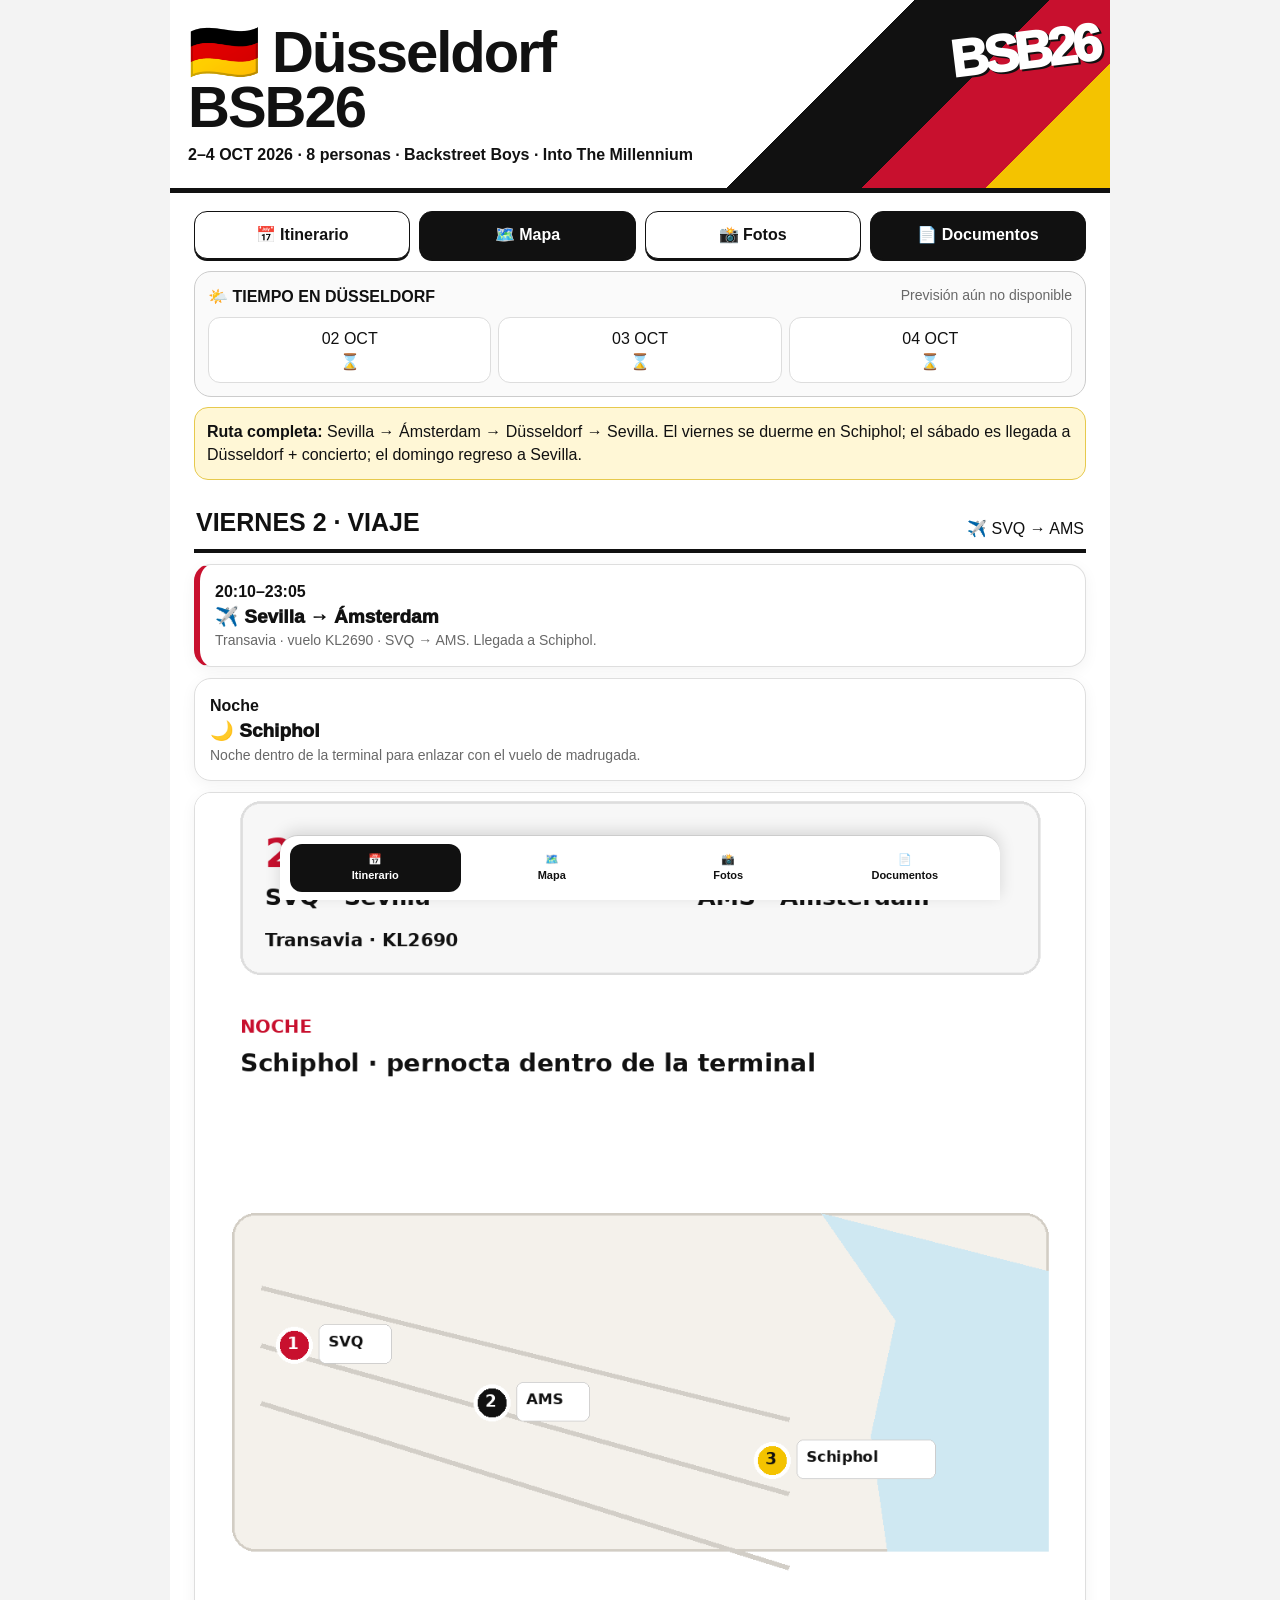
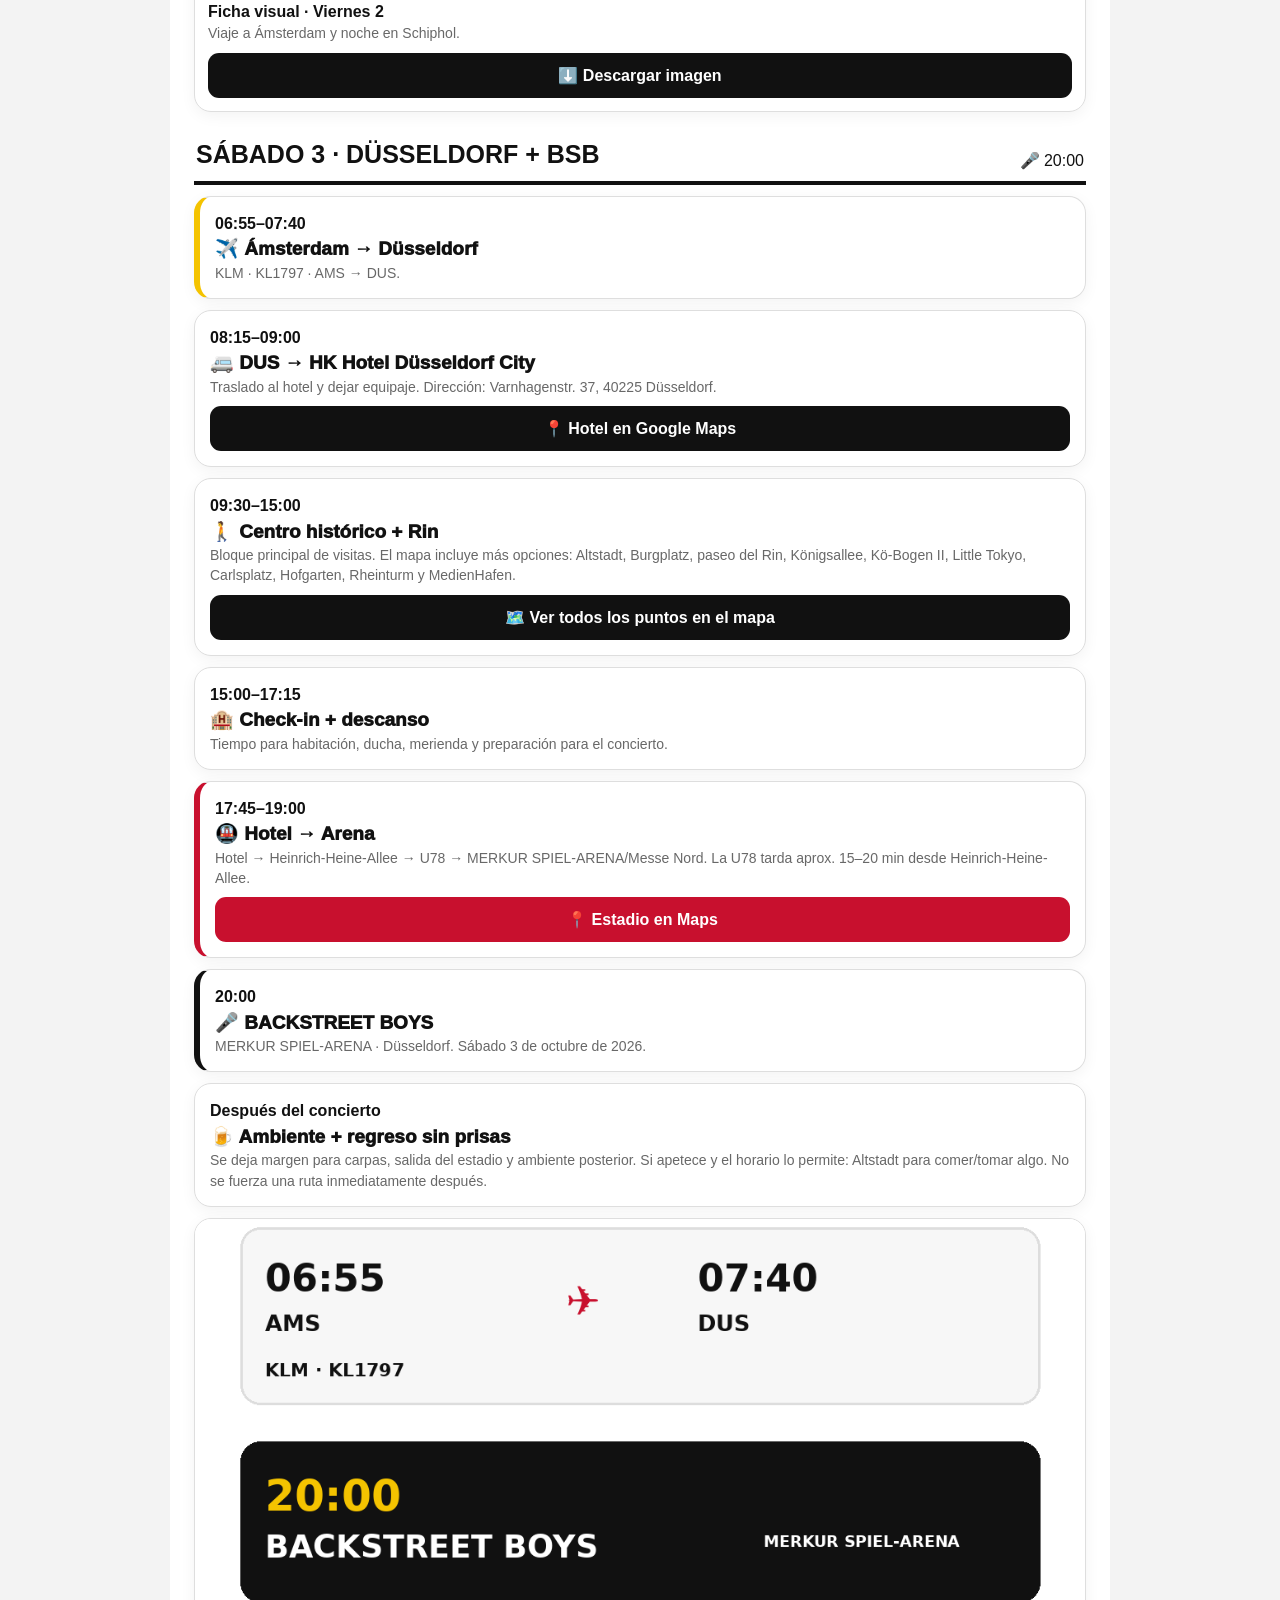
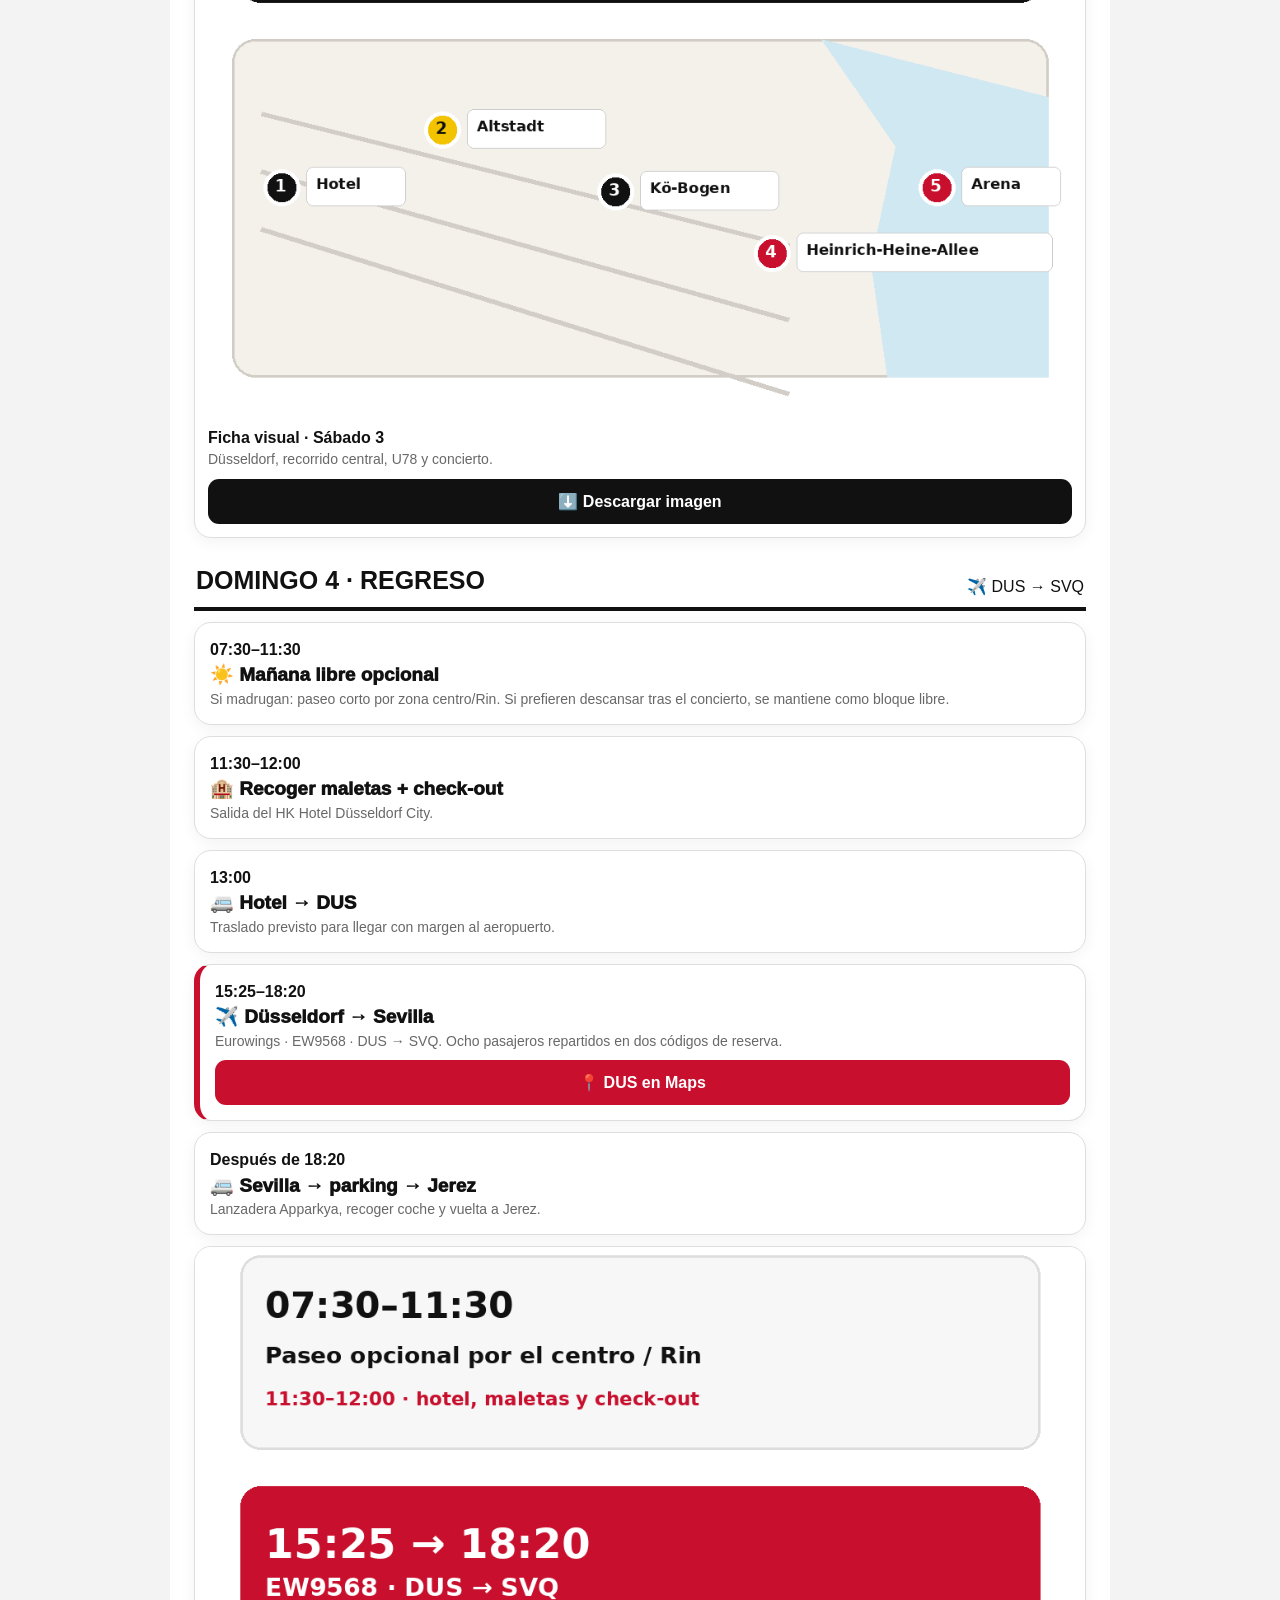
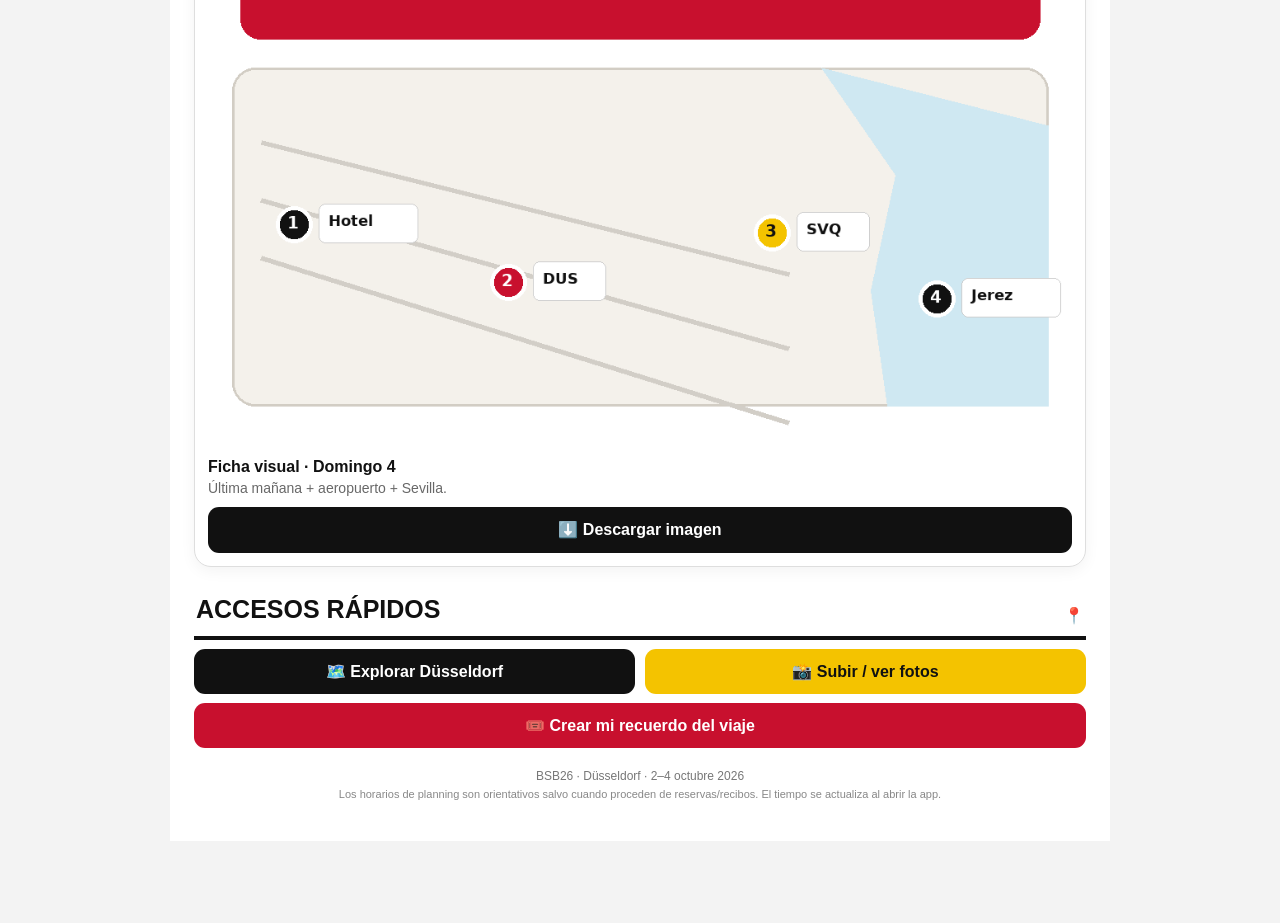
==== commit 446a7cd1: "Add files via upload" ====
--- a/index.html
+++ b/index.html
@@ -5,7 +5,7 @@
 <div class="dayhead"><h2>VIERNES 2 · VIAJE</h2><span>✈️ SVQ → AMS</span></div>
 <div class="card red"><div class="time">20:10–23:05</div><div class="title">✈️ Sevilla → Ámsterdam</div><div class="small">Transavia · vuelo KL2690 · SVQ → AMS. Llegada a Schiphol.</div></div>
 <div class="card"><div class="time">Noche</div><div class="title">🌙 Schiphol</div><div class="small">Noche dentro de la terminal para enlazar con el vuelo de madrugada.</div></div>
-<div class="route-card card"><img src="itinerario-viernes-2.png" alt="Ficha visual del viernes 2 de octubre"><div class="caption"><b>Ficha visual · Viernes 2</b><div class="small">Viaje a Ámsterdam y noche en Schiphol.</div></div></div>
+<div class="route-card card"><img src="itinerario-viernes-2.png" alt="Ficha visual del viernes 2 de octubre"><div class="caption"><b>Ficha visual · Viernes 2</b><div class="small">Viaje a Ámsterdam y noche en Schiphol.</div><a class="btn" href="itinerario-viernes-2.png" download="BSB26-viernes-2-octubre.png">⬇️ Descargar imagen</a></div></div>
 
 <div class="dayhead"><h2>SÁBADO 3 · DÜSSELDORF + BSB</h2><span>🎤 20:00</span></div>
 <div class="card yellow"><div class="time">06:55–07:40</div><div class="title">✈️ Ámsterdam → Düsseldorf</div><div class="small">KLM · KL1797 · AMS → DUS.</div></div>
@@ -15,7 +15,7 @@
 <div class="card red"><div class="time">17:45–19:00</div><div class="title">🚇 Hotel → Arena</div><div class="small">Hotel → Heinrich-Heine-Allee → U78 → MERKUR SPIEL-ARENA/Messe Nord. La U78 tarda aprox. 15–20 min desde Heinrich-Heine-Allee.</div><a class="btn red" href="https://www.google.com/maps/search/?api=1&query=MERKUR+SPIEL-ARENA+D%C3%BCsseldorf" target="_blank">📍 Estadio en Maps</a></div>
 <div class="card black"><div class="time">20:00</div><div class="title">🎤 BACKSTREET BOYS</div><div class="small">MERKUR SPIEL-ARENA · Düsseldorf. Sábado 3 de octubre de 2026.</div></div>
 <div class="card"><div class="time">Después del concierto</div><div class="title">🍺 Ambiente + regreso sin prisas</div><div class="small">Se deja margen para carpas, salida del estadio y ambiente posterior. Si apetece y el horario lo permite: Altstadt para comer/tomar algo. No se fuerza una ruta inmediatamente después.</div></div>
-<div class="route-card card"><img src="itinerario-sabado-3.png" alt="Ficha visual del sábado 3 de octubre"><div class="caption"><b>Ficha visual · Sábado 3</b><div class="small">Düsseldorf, recorrido central, U78 y concierto.</div></div></div>
+<div class="route-card card"><img src="itinerario-sabado-3.png" alt="Ficha visual del sábado 3 de octubre"><div class="caption"><b>Ficha visual · Sábado 3</b><div class="small">Düsseldorf, recorrido central, U78 y concierto.</div><a class="btn" href="itinerario-sabado-3.png" download="BSB26-sabado-3-octubre.png">⬇️ Descargar imagen</a></div></div>
 
 <div class="dayhead"><h2>DOMINGO 4 · REGRESO</h2><span>✈️ DUS → SVQ</span></div>
 <div class="card"><div class="time">07:30–11:30</div><div class="title">☀️ Mañana libre opcional</div><div class="small">Si madrugan: paseo corto por zona centro/Rin. Si prefieren descansar tras el concierto, se mantiene como bloque libre.</div></div>
@@ -23,8 +23,9 @@
 <div class="card"><div class="time">13:00</div><div class="title">🚐 Hotel → DUS</div><div class="small">Traslado previsto para llegar con margen al aeropuerto.</div></div>
 <div class="card red"><div class="time">15:25–18:20</div><div class="title">✈️ Düsseldorf → Sevilla</div><div class="small">Eurowings · EW9568 · DUS → SVQ. Ocho pasajeros repartidos en dos códigos de reserva.</div><a class="btn red" href="https://www.google.com/maps/search/?api=1&query=D%C3%BCsseldorf+Airport+DUS" target="_blank">📍 DUS en Maps</a></div>
 <div class="card"><div class="time">Después de 18:20</div><div class="title">🚐 Sevilla → parking → Jerez</div><div class="small">Lanzadera Apparkya, recoger coche y vuelta a Jerez.</div></div>
-<div class="route-card card"><img src="itinerario-domingo-4.png" alt="Ficha visual del domingo 4 de octubre"><div class="caption"><b>Ficha visual · Domingo 4</b><div class="small">Última mañana + aeropuerto + Sevilla.</div></div></div>
+<div class="route-card card"><img src="itinerario-domingo-4.png" alt="Ficha visual del domingo 4 de octubre"><div class="caption"><b>Ficha visual · Domingo 4</b><div class="small">Última mañana + aeropuerto + Sevilla.</div><a class="btn" href="itinerario-domingo-4.png" download="BSB26-domingo-4-octubre.png">⬇️ Descargar imagen</a></div></div>
 
 <div class="dayhead"><h2>ACCESOS RÁPIDOS</h2><span>📍</span></div><div class="grid2"><a class="btn" href="mapa.html">🗺️ Explorar Düsseldorf</a><a class="btn yellow" href="fotos.html">📸 Subir / ver fotos</a></div>
+<a class="btn red" href="recuerdo.html" style="margin-top:9px">🎟️ Crear mi recuerdo del viaje</a>
 <div class="footer">BSB26 · Düsseldorf · 2–4 octubre 2026<br><span class="credits">Los horarios de planning son orientativos salvo cuando proceden de reservas/recibos. El tiempo se actualiza al abrir la app.</span></div>
 </main></div><nav class="bottom"><a class="active" href="index.html">📅<br>Itinerario</a><a href="mapa.html">🗺️<br>Mapa</a><a href="fotos.html">📸<br>Fotos</a><a href="documentos.html">📄<br>Documentos</a></nav><script src="app.js"></script></body></html>
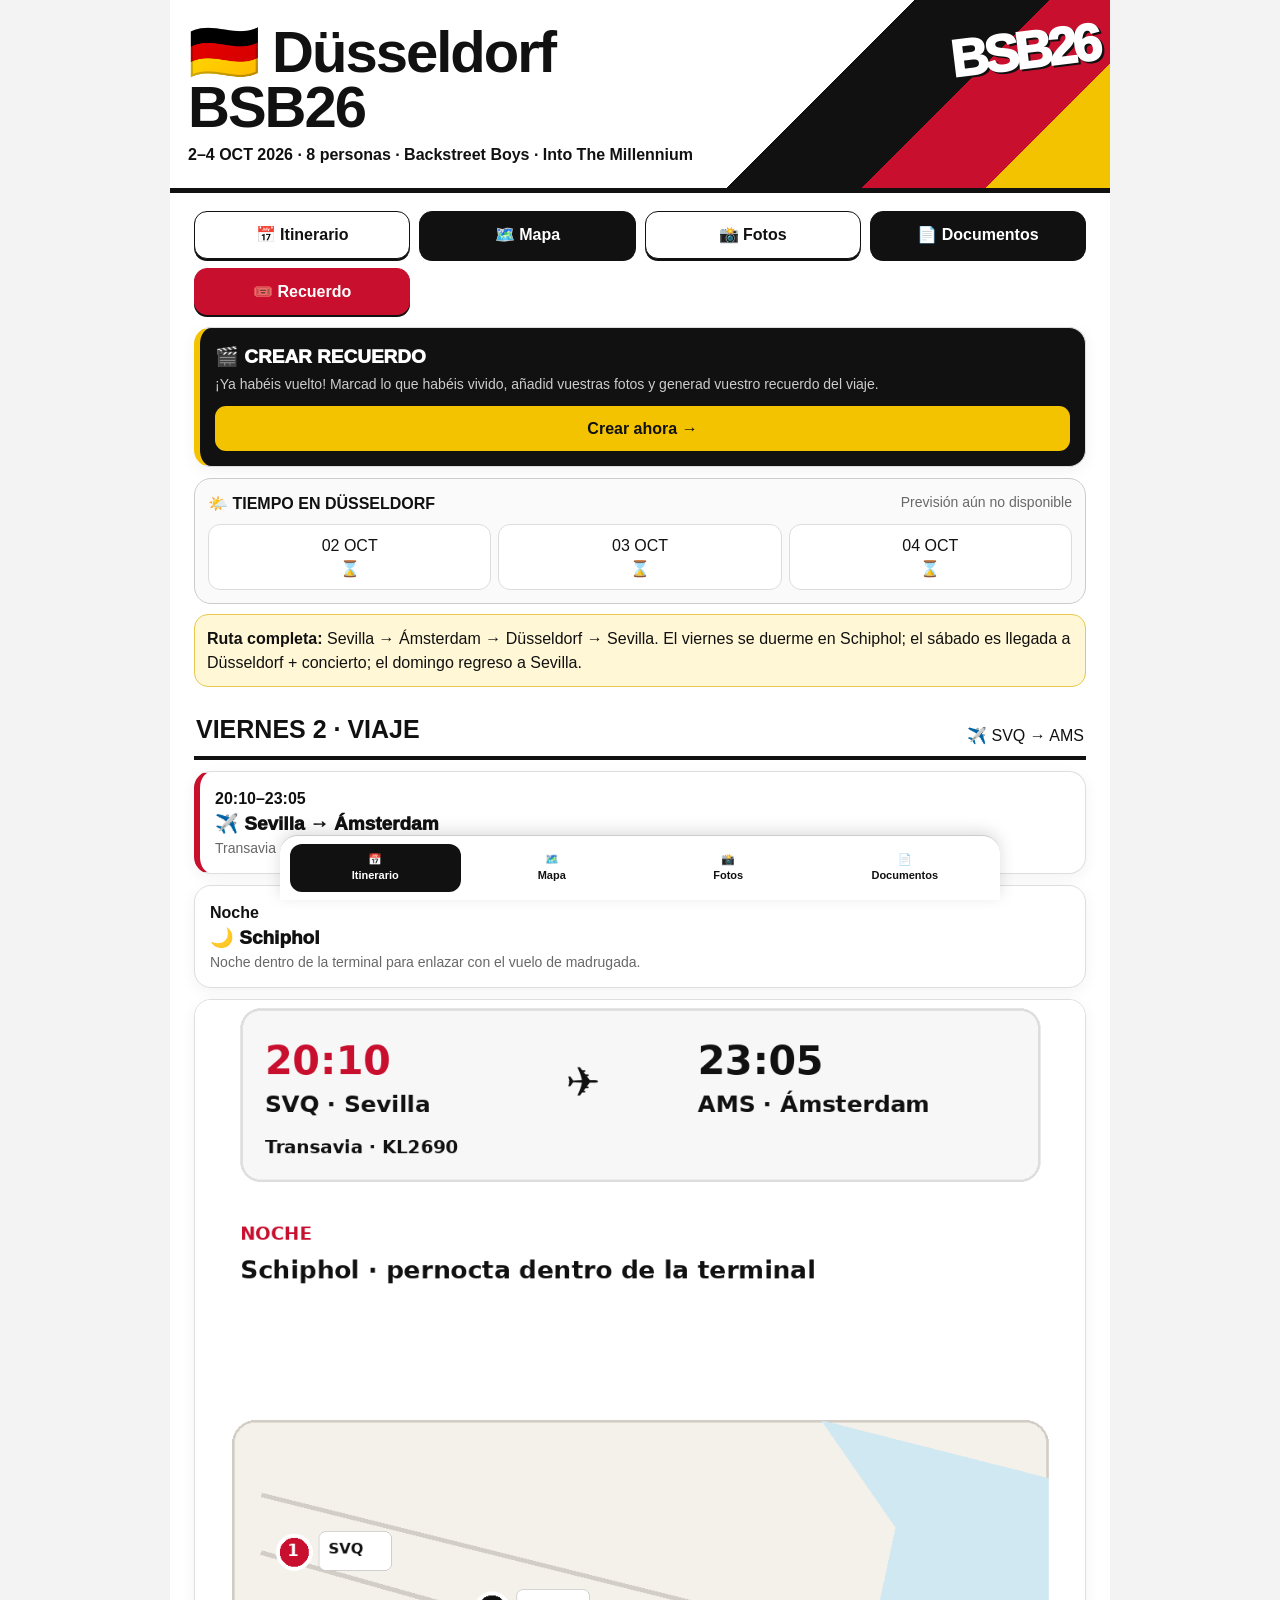
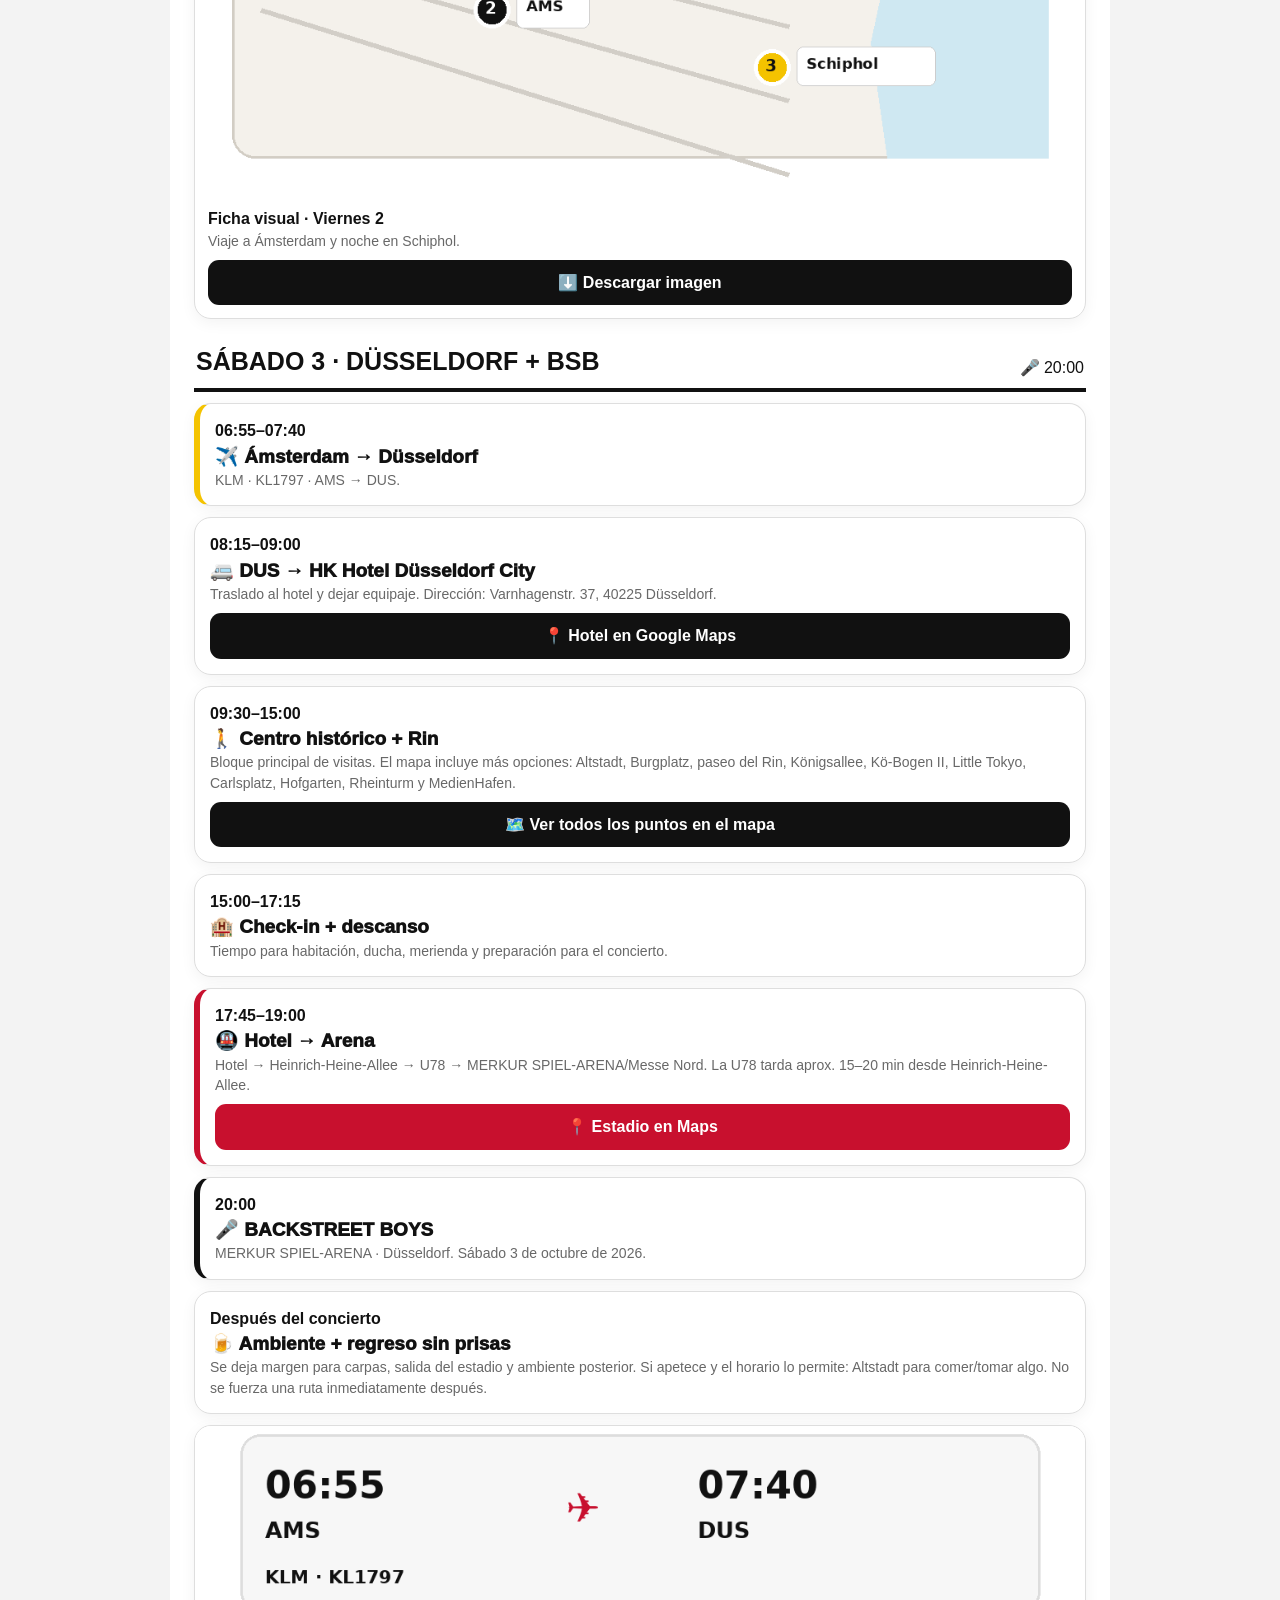
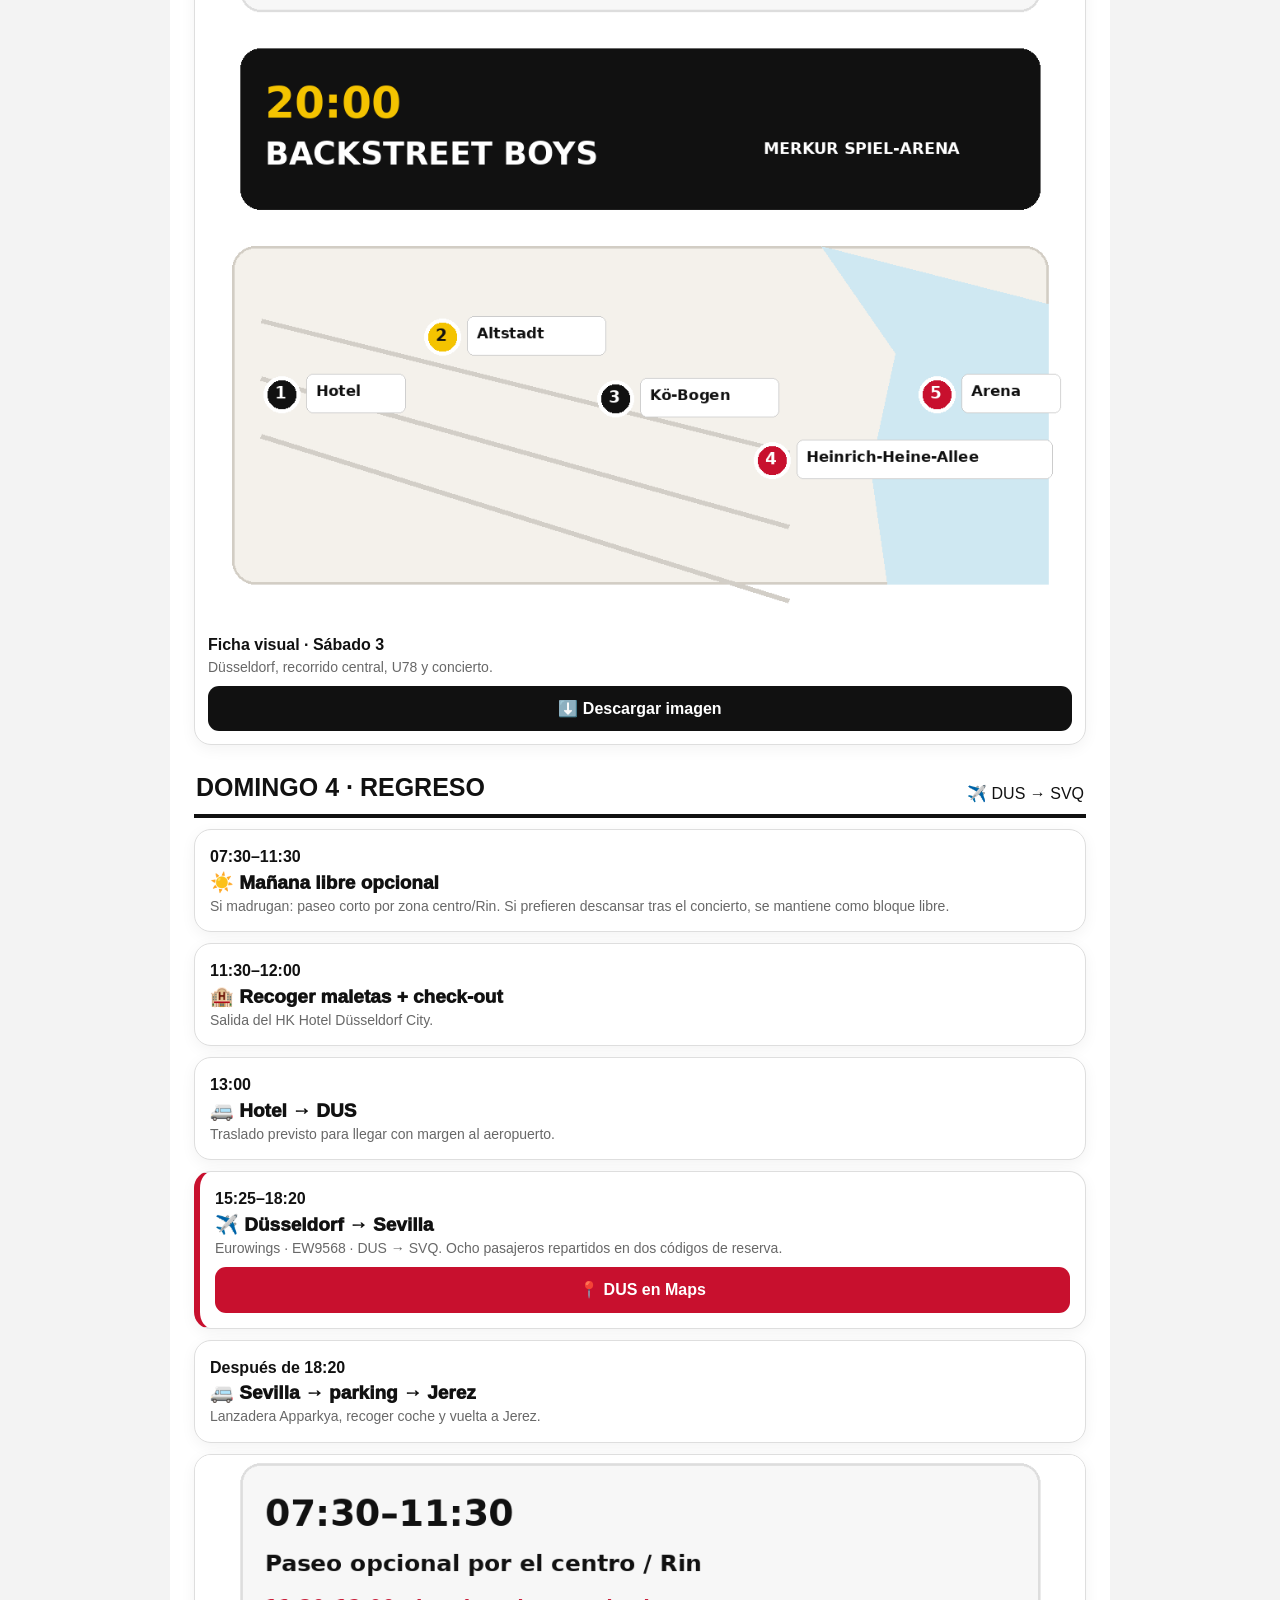
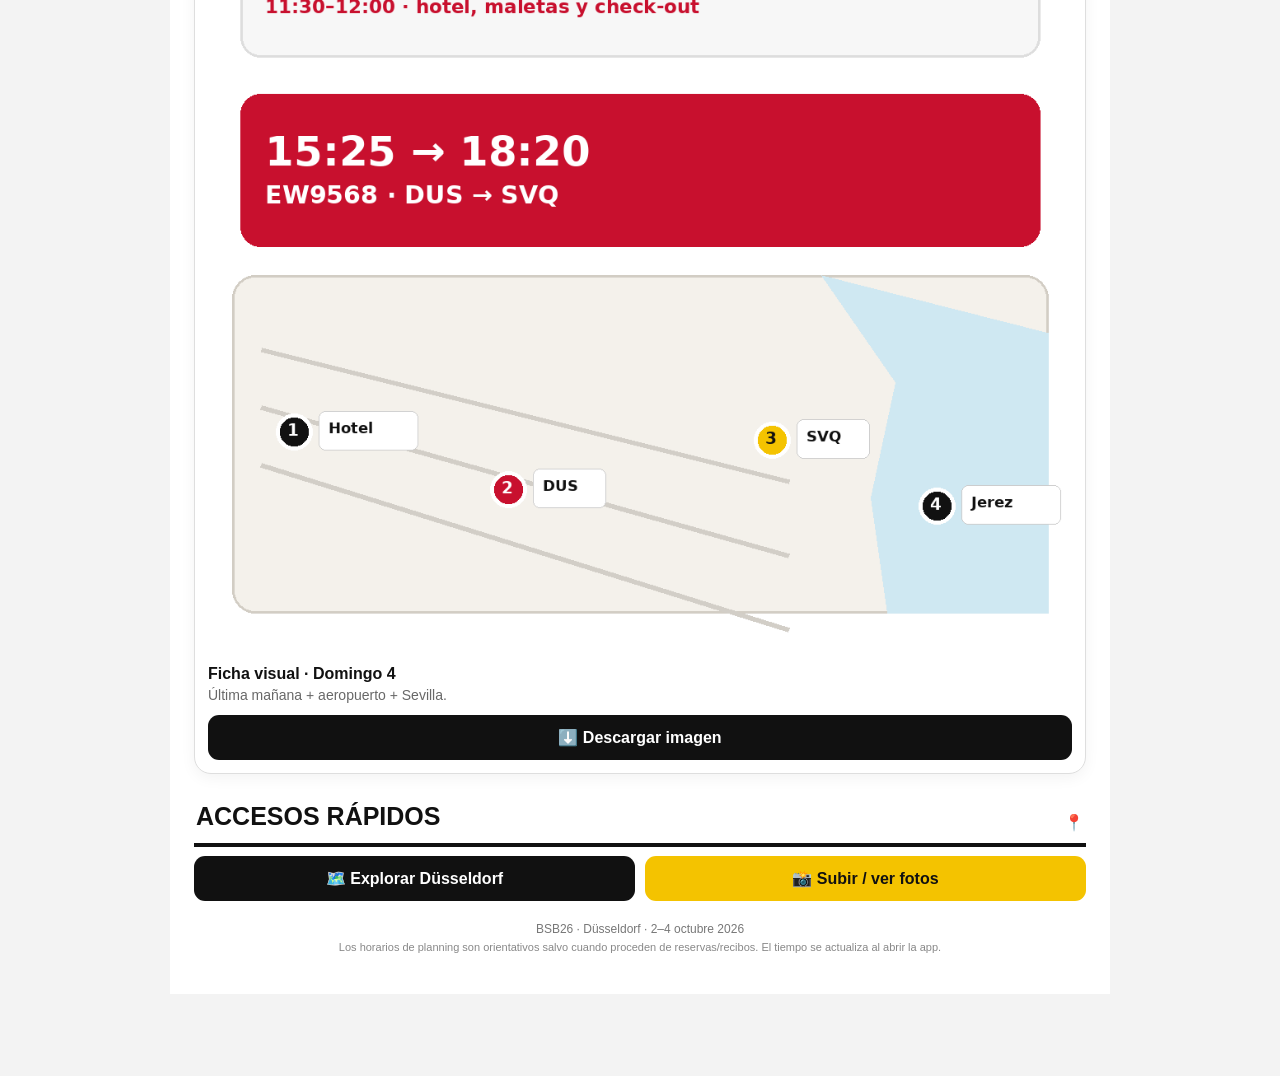
==== commit 15d0b6d1: "Add files via upload" ====
--- a/index.html
+++ b/index.html
@@ -1,5 +1,12 @@
 <!doctype html><html lang="es"><head><meta charset="utf-8"><meta name="viewport" content="width=device-width,initial-scale=1,viewport-fit=cover"><meta name="theme-color" content="#111111"><meta name="description" content="BSB26 Düsseldorf · guía de viaje del 2 al 4 de octubre de 2026"><link rel="manifest" href="manifest.webmanifest"><link rel="icon" type="image/png" sizes="32x32" href="favicon-32.png"><link rel="apple-touch-icon" sizes="180x180" href="apple-touch-icon.png"><link rel="stylesheet" href="style.css"><title>BSB26 · Düsseldorf 2026</title></head><body><div class="wrap"><header><h1>🇩🇪 Düsseldorf<br>BSB26</h1><div class="sub">2–4 OCT 2026 · 8 personas · Backstreet Boys · Into The Millennium</div></header><main>
-<div class="quick"><a href="index.html">📅 Itinerario</a><a href="mapa.html">🗺️ Mapa</a><a href="fotos.html">📸 Fotos</a><a href="documentos.html">📄 Documentos</a></div>
+<div class="quick"><a href="index.html">📅 Itinerario</a><a href="mapa.html">🗺️ Mapa</a><a href="fotos.html">📸 Fotos</a><a href="documentos.html">📄 Documentos</a><a href="recuerdo.html" class="highlight">🎟️ Recuerdo</a></div>
+<a id="recuerdoHero" href="recuerdo.html" style="display:none;text-decoration:none">
+  <div class="card black" style="background:#111;color:#fff;border-left:6px solid #f4c300">
+    <div class="title" style="color:#fff">🎬 CREAR RECUERDO</div>
+    <div class="small" style="color:#ccc;margin-top:4px">¡Ya habéis vuelto! Marcad lo que habéis vivido, añadid vuestras fotos y generad vuestro recuerdo del viaje.</div>
+    <span class="btn yellow" style="margin-top:11px">Crear ahora →</span>
+  </div>
+</a>
 <div class="weather"><div style="display:flex;justify-content:space-between;gap:10px"><b>🌤️ TIEMPO EN DÜSSELDORF</b><span id="weatherStatus" class="small">Actualizando…</span></div><div id="weatherGrid" class="weather-grid"><div class="weather-day">02 OCT<br>⌛</div><div class="weather-day">03 OCT<br>⌛</div><div class="weather-day">04 OCT<br>⌛</div></div></div>
 <div class="notice"><b>Ruta completa:</b> Sevilla → Ámsterdam → Düsseldorf → Sevilla. El viernes se duerme en Schiphol; el sábado es llegada a Düsseldorf + concierto; el domingo regreso a Sevilla.</div>
 <div class="dayhead"><h2>VIERNES 2 · VIAJE</h2><span>✈️ SVQ → AMS</span></div>
@@ -26,6 +33,10 @@
 <div class="route-card card"><img src="itinerario-domingo-4.png" alt="Ficha visual del domingo 4 de octubre"><div class="caption"><b>Ficha visual · Domingo 4</b><div class="small">Última mañana + aeropuerto + Sevilla.</div><a class="btn" href="itinerario-domingo-4.png" download="BSB26-domingo-4-octubre.png">⬇️ Descargar imagen</a></div></div>
 
 <div class="dayhead"><h2>ACCESOS RÁPIDOS</h2><span>📍</span></div><div class="grid2"><a class="btn" href="mapa.html">🗺️ Explorar Düsseldorf</a><a class="btn yellow" href="fotos.html">📸 Subir / ver fotos</a></div>
-<a class="btn red" href="recuerdo.html" style="margin-top:9px">🎟️ Crear mi recuerdo del viaje</a>
 <div class="footer">BSB26 · Düsseldorf · 2–4 octubre 2026<br><span class="credits">Los horarios de planning son orientativos salvo cuando proceden de reservas/recibos. El tiempo se actualiza al abrir la app.</span></div>
-</main></div><nav class="bottom"><a class="active" href="index.html">📅<br>Itinerario</a><a href="mapa.html">🗺️<br>Mapa</a><a href="fotos.html">📸<br>Fotos</a><a href="documentos.html">📄<br>Documentos</a></nav><script src="app.js"></script></body></html>
+</main></div><nav class="bottom"><a class="active" href="index.html">📅<br>Itinerario</a><a href="mapa.html">🗺️<br>Mapa</a><a href="fotos.html">📸<br>Fotos</a><a href="documentos.html">📄<br>Documentos</a></nav><script src="app.js"></script><script>
+(function(){
+  var tripEnd=new Date('2026-10-05T00:00:00');
+  if(new Date()>=tripEnd){ var h=document.getElementById('recuerdoHero'); if(h) h.style.display='block'; }
+})();
+</script></body></html>
--- a/style.css
+++ b/style.css
@@ -2,6 +2,7 @@
 *{box-sizing:border-box}html{scroll-behavior:smooth}body{margin:0;background:#f3f3f3;color:var(--black);font-family:-apple-system,BlinkMacSystemFont,"Segoe UI",Roboto,Arial,sans-serif;line-height:1.45;padding-bottom:82px}button,a{font:inherit}.wrap{max-width:940px;margin:auto;background:var(--paper);min-height:100vh}
 header{position:relative;overflow:hidden;padding:24px 18px 22px;background:linear-gradient(135deg,#fff 0 66%,#111 66% 78%,#c8102e 78% 89%,#f4c300 89%);border-bottom:5px solid #111}header:after{content:'BSB26';position:absolute;right:12px;top:14px;font-weight:1000;font-size:52px;letter-spacing:-4px;color:#fff;text-shadow:2px 2px 0 #111;transform:rotate(-7deg)}h1{font-size:clamp(32px,8vw,58px);line-height:.95;margin:0;max-width:65%;letter-spacing:-2px}.sub{margin-top:9px;font-weight:750;max-width:65%}
 main{padding:14px 14px 28px}.quick{display:grid;grid-template-columns:repeat(2,1fr);gap:9px;margin-bottom:12px}.quick a{border:1px solid #111;background:#fff;border-radius:13px;padding:11px;text-align:center;font-weight:850;text-decoration:none;color:#111;box-shadow:0 2px 0 #111}.quick a:nth-child(2n){background:#111;color:#fff}.back{display:inline-flex;align-items:center;gap:6px;text-decoration:none;color:#111;font-weight:900;border:1px solid #ccc;border-radius:11px;padding:8px 11px;background:#fff;margin-bottom:10px}
+.quick a.highlight{background:var(--red);color:#fff;border-color:var(--red)}
 .card{background:#fff;border:1px solid var(--line);border-radius:17px;padding:15px;margin:11px 0;box-shadow:0 4px 15px #0000000d}.card.red{border-left:6px solid var(--red)}.card.yellow{border-left:6px solid var(--yellow)}.card.black{border-left:6px solid #111}.title{font-weight:950;font-size:19px}.time{font-weight:900}.small{font-size:14px;color:var(--muted)}.tag{display:inline-block;padding:4px 8px;border-radius:999px;background:#f1f1f1;border:1px solid #ddd;font-size:12px;font-weight:800;margin:5px 4px 0 0}.btn{display:block;text-align:center;text-decoration:none;background:#111;color:#fff;padding:11px 12px;border-radius:11px;font-weight:850;margin-top:9px}.btn.red{background:var(--red)}.btn.yellow{background:var(--yellow);color:#111}.grid2{display:grid;grid-template-columns:1fr 1fr;gap:10px}.weather{background:#fafafa;border:1px solid #ccc;border-radius:17px;padding:13px;margin:10px 0}.weather-grid{display:grid;grid-template-columns:repeat(3,1fr);gap:7px;margin-top:9px}.weather-day{background:#fff;border:1px solid #ddd;border-radius:12px;padding:9px;text-align:center}.dayhead{display:flex;justify-content:space-between;align-items:end;border-bottom:4px solid #111;padding:8px 2px 9px;margin-top:16px}.dayhead h2{margin:0;font-size:25px}.route-card{padding:0;overflow:hidden}.route-card img{width:100%;display:block}.route-card .caption{padding:13px}.notice{background:#fff7d6;border:1px solid #e6c94d;border-radius:14px;padding:12px}.ok{background:#eaf7ef;border-color:#a9d9bb}.footer{text-align:center;color:#777;font-size:12px;padding:20px 5px}.credits{font-size:11px;color:#888;margin-top:18px}
 .map-shell{border:1px solid #d6d6d6;border-radius:18px;overflow:hidden;box-shadow:0 4px 15px #00000010;background:#fff}.map{height:470px;width:100%;background:#e8e5df}.map-tools{display:grid;grid-template-columns:repeat(3,1fr);gap:8px;padding:10px;background:#fff;border-top:1px solid #ddd}.map-tools button{border:1px solid #ccc;background:#fff;border-radius:10px;padding:9px 5px;font-weight:850}.map-tools button.active{background:#111;color:#fff;border-color:#111}.legend{display:flex;flex-wrap:wrap;gap:7px;padding:10px 12px;border-top:1px solid #eee;font-size:12px;font-weight:800}.legend span{padding:5px 8px;border-radius:999px;background:#f3f3f3;border:1px solid #ddd}.leaflet-popup-content-wrapper{border-radius:14px}.leaflet-popup-content{font-family:-apple-system,BlinkMacSystemFont,"Segoe UI",Roboto,Arial,sans-serif;font-size:14px;line-height:1.4}.popup-title{font-weight:950;font-size:16px;margin-bottom:4px}.popup-time{font-weight:850;color:#c8102e;margin-bottom:4px}.leaflet-control-attribution{font-size:9px}
 .photo-card{background:#fff;border:1px solid #ddd;border-radius:17px;overflow:hidden;margin:11px 0;box-shadow:0 4px 15px #0000000d}.photo-card img{width:100%;display:block}.photo-card .caption{padding:13px}.photo-placeholder{padding:24px;text-align:center;background:#f6f6f6;font-size:42px}.doc{display:flex;gap:12px;align-items:center;padding:13px 0}.docicon{font-size:26px;width:38px;text-align:center}.docs .docrow{border-bottom:1px solid #eee}.bottom{position:fixed;z-index:1000;left:0;right:0;bottom:0;background:#fff;border-top:1px solid #ccc;box-shadow:0 -4px 16px #0002;padding:8px max(10px,env(safe-area-inset-left)) calc(8px + env(safe-area-inset-bottom));display:grid;grid-template-columns:repeat(4,1fr);gap:6px}.bottom a{border:0;background:#fff;padding:8px 3px;border-radius:12px;font-size:11px;font-weight:900;text-decoration:none;color:#111;text-align:center}.bottom a.active{background:#111;color:#fff}
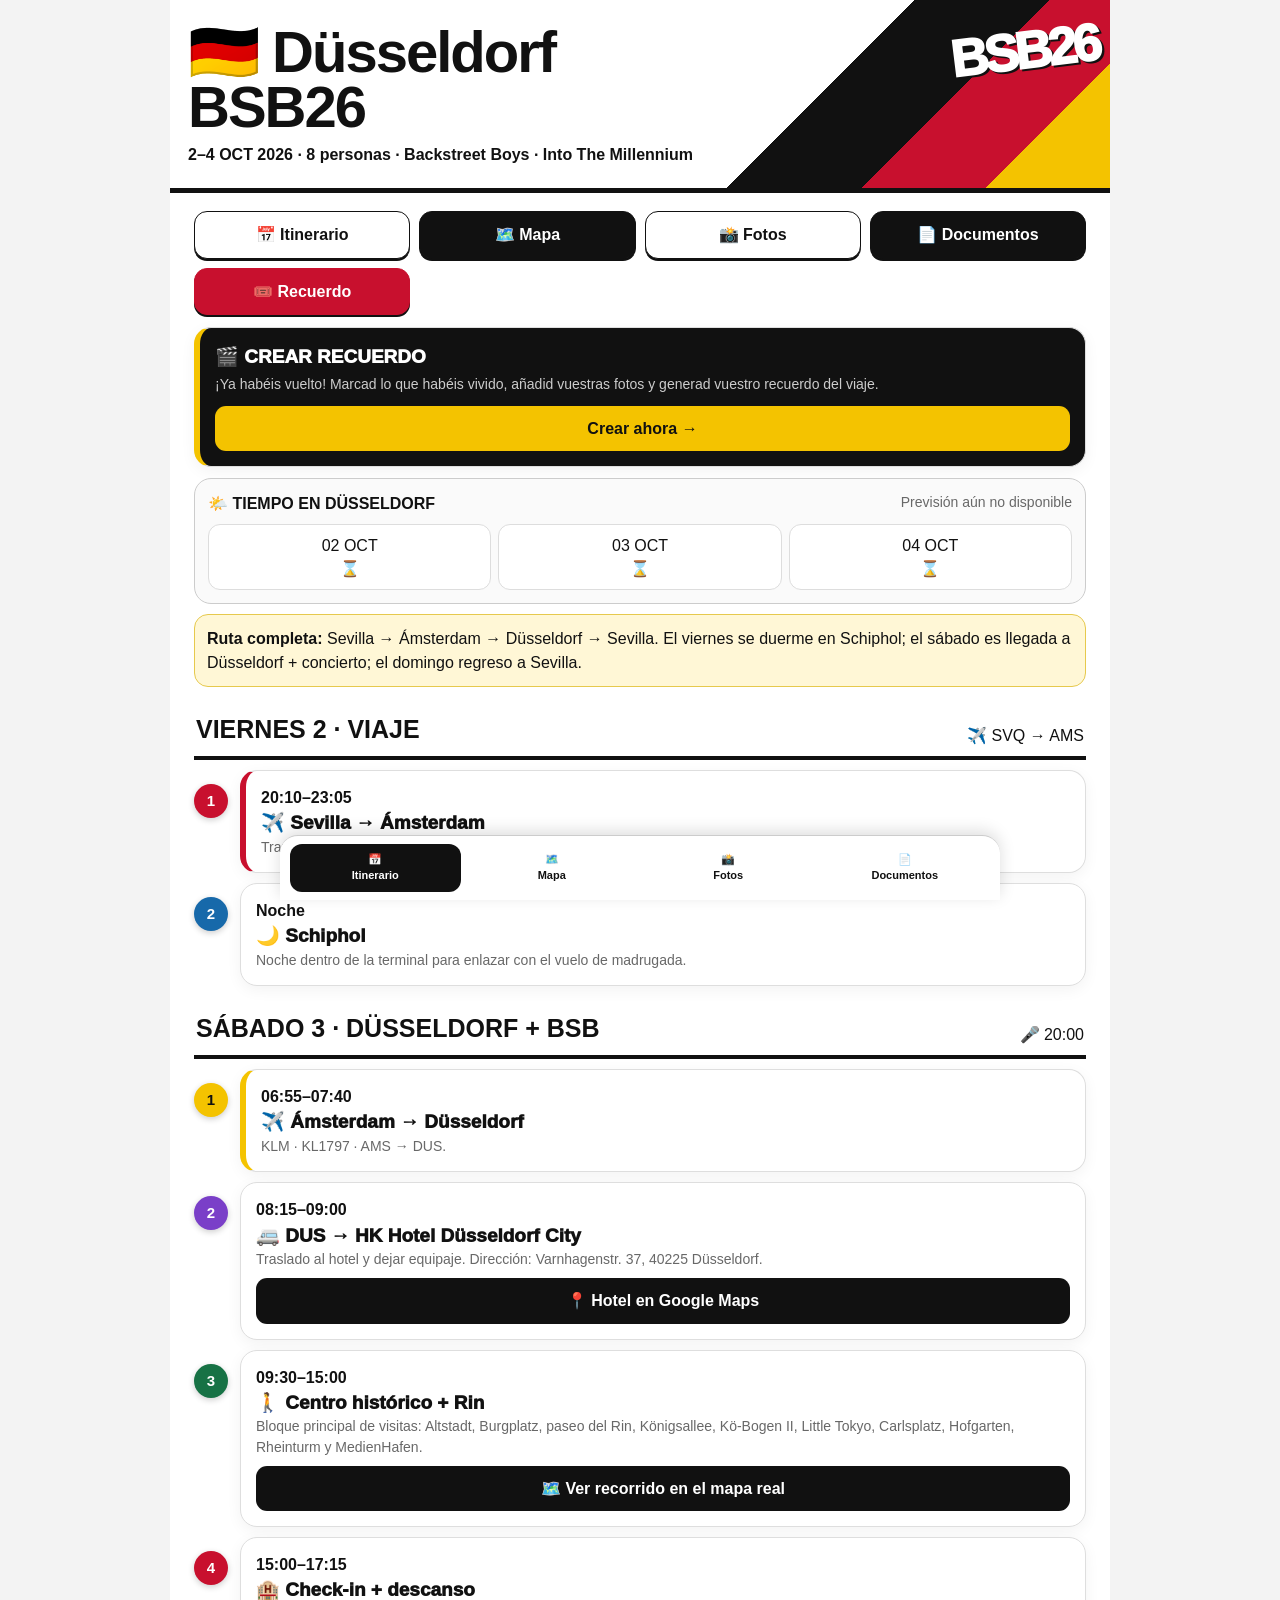
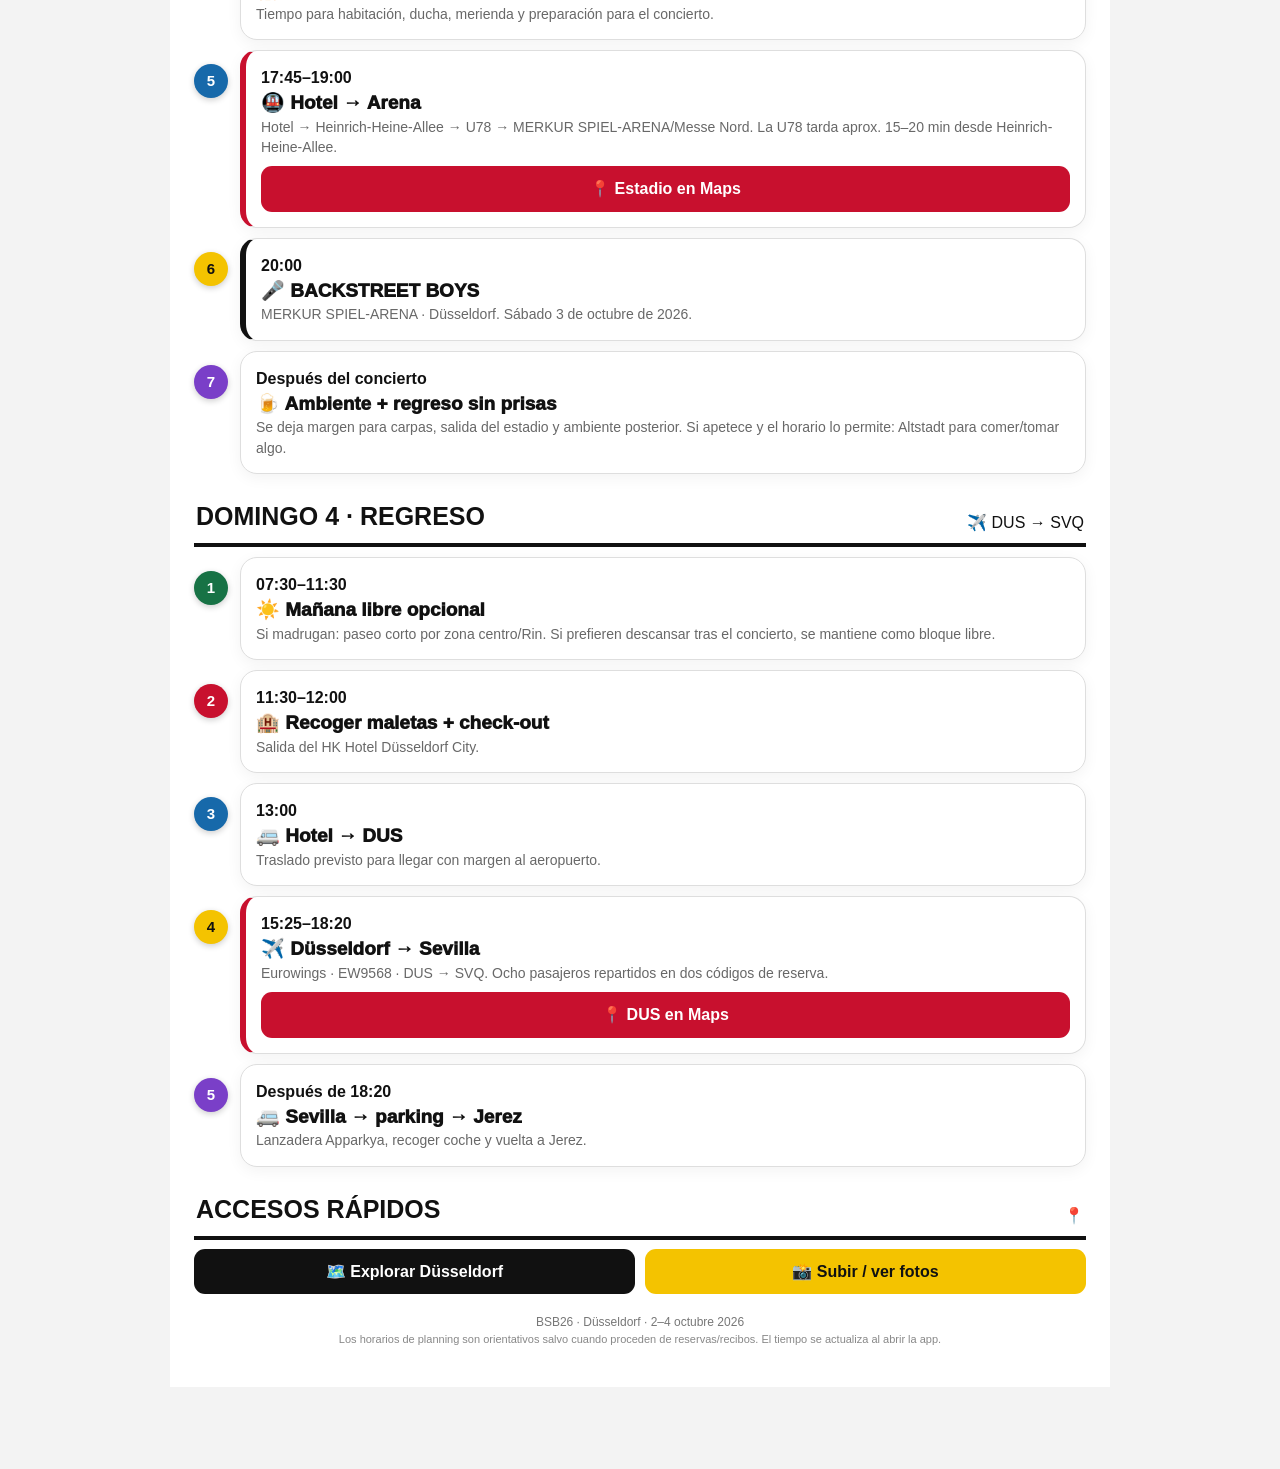
==== commit 6f89f199: "Add files via upload" ====
--- a/index.html
+++ b/index.html
@@ -10,27 +10,24 @@
 <div class="weather"><div style="display:flex;justify-content:space-between;gap:10px"><b>🌤️ TIEMPO EN DÜSSELDORF</b><span id="weatherStatus" class="small">Actualizando…</span></div><div id="weatherGrid" class="weather-grid"><div class="weather-day">02 OCT<br>⌛</div><div class="weather-day">03 OCT<br>⌛</div><div class="weather-day">04 OCT<br>⌛</div></div></div>
 <div class="notice"><b>Ruta completa:</b> Sevilla → Ámsterdam → Düsseldorf → Sevilla. El viernes se duerme en Schiphol; el sábado es llegada a Düsseldorf + concierto; el domingo regreso a Sevilla.</div>
 <div class="dayhead"><h2>VIERNES 2 · VIAJE</h2><span>✈️ SVQ → AMS</span></div>
-<div class="card red"><div class="time">20:10–23:05</div><div class="title">✈️ Sevilla → Ámsterdam</div><div class="small">Transavia · vuelo KL2690 · SVQ → AMS. Llegada a Schiphol.</div></div>
-<div class="card"><div class="time">Noche</div><div class="title">🌙 Schiphol</div><div class="small">Noche dentro de la terminal para enlazar con el vuelo de madrugada.</div></div>
-<div class="route-card card"><img src="itinerario-viernes-2.png" alt="Ficha visual del viernes 2 de octubre"><div class="caption"><b>Ficha visual · Viernes 2</b><div class="small">Viaje a Ámsterdam y noche en Schiphol.</div><a class="btn" href="itinerario-viernes-2.png" download="BSB26-viernes-2-octubre.png">⬇️ Descargar imagen</a></div></div>
+<div class="tlrow"><div class="tlnum" style="background:#c8102e">1</div><div class="card red"><div class="time">20:10–23:05</div><div class="title">✈️ Sevilla → Ámsterdam</div><div class="small">Transavia · vuelo KL2690 · SVQ → AMS. Llegada a Schiphol.</div></div></div>
+<div class="tlrow"><div class="tlnum" style="background:#1769aa">2</div><div class="card"><div class="time">Noche</div><div class="title">🌙 Schiphol</div><div class="small">Noche dentro de la terminal para enlazar con el vuelo de madrugada.</div></div></div>
 
 <div class="dayhead"><h2>SÁBADO 3 · DÜSSELDORF + BSB</h2><span>🎤 20:00</span></div>
-<div class="card yellow"><div class="time">06:55–07:40</div><div class="title">✈️ Ámsterdam → Düsseldorf</div><div class="small">KLM · KL1797 · AMS → DUS.</div></div>
-<div class="card"><div class="time">08:15–09:00</div><div class="title">🚐 DUS → HK Hotel Düsseldorf City</div><div class="small">Traslado al hotel y dejar equipaje. Dirección: Varnhagenstr. 37, 40225 Düsseldorf.</div><a class="btn" href="https://www.google.com/maps/search/?api=1&query=HK+Hotel+D%C3%BCsseldorf+City%2C+Varnhagenstr.+37%2C+40225+D%C3%BCsseldorf" target="_blank">📍 Hotel en Google Maps</a></div>
-<div class="card"><div class="time">09:30–15:00</div><div class="title">🚶 Centro histórico + Rin</div><div class="small">Bloque principal de visitas. El mapa incluye más opciones: Altstadt, Burgplatz, paseo del Rin, Königsallee, Kö-Bogen II, Little Tokyo, Carlsplatz, Hofgarten, Rheinturm y MedienHafen.</div><a class="btn" href="mapa.html">🗺️ Ver todos los puntos en el mapa</a></div>
-<div class="card"><div class="time">15:00–17:15</div><div class="title">🏨 Check-in + descanso</div><div class="small">Tiempo para habitación, ducha, merienda y preparación para el concierto.</div></div>
-<div class="card red"><div class="time">17:45–19:00</div><div class="title">🚇 Hotel → Arena</div><div class="small">Hotel → Heinrich-Heine-Allee → U78 → MERKUR SPIEL-ARENA/Messe Nord. La U78 tarda aprox. 15–20 min desde Heinrich-Heine-Allee.</div><a class="btn red" href="https://www.google.com/maps/search/?api=1&query=MERKUR+SPIEL-ARENA+D%C3%BCsseldorf" target="_blank">📍 Estadio en Maps</a></div>
-<div class="card black"><div class="time">20:00</div><div class="title">🎤 BACKSTREET BOYS</div><div class="small">MERKUR SPIEL-ARENA · Düsseldorf. Sábado 3 de octubre de 2026.</div></div>
-<div class="card"><div class="time">Después del concierto</div><div class="title">🍺 Ambiente + regreso sin prisas</div><div class="small">Se deja margen para carpas, salida del estadio y ambiente posterior. Si apetece y el horario lo permite: Altstadt para comer/tomar algo. No se fuerza una ruta inmediatamente después.</div></div>
-<div class="route-card card"><img src="itinerario-sabado-3.png" alt="Ficha visual del sábado 3 de octubre"><div class="caption"><b>Ficha visual · Sábado 3</b><div class="small">Düsseldorf, recorrido central, U78 y concierto.</div><a class="btn" href="itinerario-sabado-3.png" download="BSB26-sabado-3-octubre.png">⬇️ Descargar imagen</a></div></div>
+<div class="tlrow"><div class="tlnum" style="background:#f4c300;color:#111">1</div><div class="card yellow"><div class="time">06:55–07:40</div><div class="title">✈️ Ámsterdam → Düsseldorf</div><div class="small">KLM · KL1797 · AMS → DUS.</div></div></div>
+<div class="tlrow"><div class="tlnum" style="background:#7a3fc8">2</div><div class="card"><div class="time">08:15–09:00</div><div class="title">🚐 DUS → HK Hotel Düsseldorf City</div><div class="small">Traslado al hotel y dejar equipaje. Dirección: Varnhagenstr. 37, 40225 Düsseldorf.</div><a class="btn" href="https://www.google.com/maps/search/?api=1&query=HK+Hotel+D%C3%BCsseldorf+City%2C+Varnhagenstr.+37%2C+40225+D%C3%BCsseldorf" target="_blank">📍 Hotel en Google Maps</a></div></div>
+<div class="tlrow"><div class="tlnum" style="background:#177245">3</div><div class="card"><div class="time">09:30–15:00</div><div class="title">🚶 Centro histórico + Rin</div><div class="small">Bloque principal de visitas: Altstadt, Burgplatz, paseo del Rin, Königsallee, Kö-Bogen II, Little Tokyo, Carlsplatz, Hofgarten, Rheinturm y MedienHafen.</div><a class="btn" href="mapa.html">🗺️ Ver recorrido en el mapa real</a></div></div>
+<div class="tlrow"><div class="tlnum" style="background:#c8102e">4</div><div class="card"><div class="time">15:00–17:15</div><div class="title">🏨 Check-in + descanso</div><div class="small">Tiempo para habitación, ducha, merienda y preparación para el concierto.</div></div></div>
+<div class="tlrow"><div class="tlnum" style="background:#1769aa">5</div><div class="card red"><div class="time">17:45–19:00</div><div class="title">🚇 Hotel → Arena</div><div class="small">Hotel → Heinrich-Heine-Allee → U78 → MERKUR SPIEL-ARENA/Messe Nord. La U78 tarda aprox. 15–20 min desde Heinrich-Heine-Allee.</div><a class="btn red" href="https://www.google.com/maps/search/?api=1&query=MERKUR+SPIEL-ARENA+D%C3%BCsseldorf" target="_blank">📍 Estadio en Maps</a></div></div>
+<div class="tlrow"><div class="tlnum" style="background:#f4c300;color:#111">6</div><div class="card black"><div class="time">20:00</div><div class="title">🎤 BACKSTREET BOYS</div><div class="small">MERKUR SPIEL-ARENA · Düsseldorf. Sábado 3 de octubre de 2026.</div></div></div>
+<div class="tlrow"><div class="tlnum" style="background:#7a3fc8">7</div><div class="card"><div class="time">Después del concierto</div><div class="title">🍺 Ambiente + regreso sin prisas</div><div class="small">Se deja margen para carpas, salida del estadio y ambiente posterior. Si apetece y el horario lo permite: Altstadt para comer/tomar algo.</div></div></div>
 
 <div class="dayhead"><h2>DOMINGO 4 · REGRESO</h2><span>✈️ DUS → SVQ</span></div>
-<div class="card"><div class="time">07:30–11:30</div><div class="title">☀️ Mañana libre opcional</div><div class="small">Si madrugan: paseo corto por zona centro/Rin. Si prefieren descansar tras el concierto, se mantiene como bloque libre.</div></div>
-<div class="card"><div class="time">11:30–12:00</div><div class="title">🏨 Recoger maletas + check-out</div><div class="small">Salida del HK Hotel Düsseldorf City.</div></div>
-<div class="card"><div class="time">13:00</div><div class="title">🚐 Hotel → DUS</div><div class="small">Traslado previsto para llegar con margen al aeropuerto.</div></div>
-<div class="card red"><div class="time">15:25–18:20</div><div class="title">✈️ Düsseldorf → Sevilla</div><div class="small">Eurowings · EW9568 · DUS → SVQ. Ocho pasajeros repartidos en dos códigos de reserva.</div><a class="btn red" href="https://www.google.com/maps/search/?api=1&query=D%C3%BCsseldorf+Airport+DUS" target="_blank">📍 DUS en Maps</a></div>
-<div class="card"><div class="time">Después de 18:20</div><div class="title">🚐 Sevilla → parking → Jerez</div><div class="small">Lanzadera Apparkya, recoger coche y vuelta a Jerez.</div></div>
-<div class="route-card card"><img src="itinerario-domingo-4.png" alt="Ficha visual del domingo 4 de octubre"><div class="caption"><b>Ficha visual · Domingo 4</b><div class="small">Última mañana + aeropuerto + Sevilla.</div><a class="btn" href="itinerario-domingo-4.png" download="BSB26-domingo-4-octubre.png">⬇️ Descargar imagen</a></div></div>
+<div class="tlrow"><div class="tlnum" style="background:#177245">1</div><div class="card"><div class="time">07:30–11:30</div><div class="title">☀️ Mañana libre opcional</div><div class="small">Si madrugan: paseo corto por zona centro/Rin. Si prefieren descansar tras el concierto, se mantiene como bloque libre.</div></div></div>
+<div class="tlrow"><div class="tlnum" style="background:#c8102e">2</div><div class="card"><div class="time">11:30–12:00</div><div class="title">🏨 Recoger maletas + check-out</div><div class="small">Salida del HK Hotel Düsseldorf City.</div></div></div>
+<div class="tlrow"><div class="tlnum" style="background:#1769aa">3</div><div class="card"><div class="time">13:00</div><div class="title">🚐 Hotel → DUS</div><div class="small">Traslado previsto para llegar con margen al aeropuerto.</div></div></div>
+<div class="tlrow"><div class="tlnum" style="background:#f4c300;color:#111">4</div><div class="card red"><div class="time">15:25–18:20</div><div class="title">✈️ Düsseldorf → Sevilla</div><div class="small">Eurowings · EW9568 · DUS → SVQ. Ocho pasajeros repartidos en dos códigos de reserva.</div><a class="btn red" href="https://www.google.com/maps/search/?api=1&query=D%C3%BCsseldorf+Airport+DUS" target="_blank">📍 DUS en Maps</a></div></div>
+<div class="tlrow"><div class="tlnum" style="background:#7a3fc8">5</div><div class="card"><div class="time">Después de 18:20</div><div class="title">🚐 Sevilla → parking → Jerez</div><div class="small">Lanzadera Apparkya, recoger coche y vuelta a Jerez.</div></div></div>
 
 <div class="dayhead"><h2>ACCESOS RÁPIDOS</h2><span>📍</span></div><div class="grid2"><a class="btn" href="mapa.html">🗺️ Explorar Düsseldorf</a><a class="btn yellow" href="fotos.html">📸 Subir / ver fotos</a></div>
 <div class="footer">BSB26 · Düsseldorf · 2–4 octubre 2026<br><span class="credits">Los horarios de planning son orientativos salvo cuando proceden de reservas/recibos. El tiempo se actualiza al abrir la app.</span></div>
--- a/style.css
+++ b/style.css
@@ -3,6 +3,9 @@
 header{position:relative;overflow:hidden;padding:24px 18px 22px;background:linear-gradient(135deg,#fff 0 66%,#111 66% 78%,#c8102e 78% 89%,#f4c300 89%);border-bottom:5px solid #111}header:after{content:'BSB26';position:absolute;right:12px;top:14px;font-weight:1000;font-size:52px;letter-spacing:-4px;color:#fff;text-shadow:2px 2px 0 #111;transform:rotate(-7deg)}h1{font-size:clamp(32px,8vw,58px);line-height:.95;margin:0;max-width:65%;letter-spacing:-2px}.sub{margin-top:9px;font-weight:750;max-width:65%}
 main{padding:14px 14px 28px}.quick{display:grid;grid-template-columns:repeat(2,1fr);gap:9px;margin-bottom:12px}.quick a{border:1px solid #111;background:#fff;border-radius:13px;padding:11px;text-align:center;font-weight:850;text-decoration:none;color:#111;box-shadow:0 2px 0 #111}.quick a:nth-child(2n){background:#111;color:#fff}.back{display:inline-flex;align-items:center;gap:6px;text-decoration:none;color:#111;font-weight:900;border:1px solid #ccc;border-radius:11px;padding:8px 11px;background:#fff;margin-bottom:10px}
 .quick a.highlight{background:var(--red);color:#fff;border-color:var(--red)}
+.tlrow{display:flex;gap:12px;margin:10px 0;align-items:stretch}
+.tlnum{flex:0 0 auto;width:34px;height:34px;border-radius:50%;color:#fff;font-weight:900;display:flex;align-items:center;justify-content:center;font-size:15px;margin-top:14px;box-shadow:0 2px 6px #0003}
+.tlrow .card{flex:1;margin:0;min-width:0}
 .card{background:#fff;border:1px solid var(--line);border-radius:17px;padding:15px;margin:11px 0;box-shadow:0 4px 15px #0000000d}.card.red{border-left:6px solid var(--red)}.card.yellow{border-left:6px solid var(--yellow)}.card.black{border-left:6px solid #111}.title{font-weight:950;font-size:19px}.time{font-weight:900}.small{font-size:14px;color:var(--muted)}.tag{display:inline-block;padding:4px 8px;border-radius:999px;background:#f1f1f1;border:1px solid #ddd;font-size:12px;font-weight:800;margin:5px 4px 0 0}.btn{display:block;text-align:center;text-decoration:none;background:#111;color:#fff;padding:11px 12px;border-radius:11px;font-weight:850;margin-top:9px}.btn.red{background:var(--red)}.btn.yellow{background:var(--yellow);color:#111}.grid2{display:grid;grid-template-columns:1fr 1fr;gap:10px}.weather{background:#fafafa;border:1px solid #ccc;border-radius:17px;padding:13px;margin:10px 0}.weather-grid{display:grid;grid-template-columns:repeat(3,1fr);gap:7px;margin-top:9px}.weather-day{background:#fff;border:1px solid #ddd;border-radius:12px;padding:9px;text-align:center}.dayhead{display:flex;justify-content:space-between;align-items:end;border-bottom:4px solid #111;padding:8px 2px 9px;margin-top:16px}.dayhead h2{margin:0;font-size:25px}.route-card{padding:0;overflow:hidden}.route-card img{width:100%;display:block}.route-card .caption{padding:13px}.notice{background:#fff7d6;border:1px solid #e6c94d;border-radius:14px;padding:12px}.ok{background:#eaf7ef;border-color:#a9d9bb}.footer{text-align:center;color:#777;font-size:12px;padding:20px 5px}.credits{font-size:11px;color:#888;margin-top:18px}
 .map-shell{border:1px solid #d6d6d6;border-radius:18px;overflow:hidden;box-shadow:0 4px 15px #00000010;background:#fff}.map{height:470px;width:100%;background:#e8e5df}.map-tools{display:grid;grid-template-columns:repeat(3,1fr);gap:8px;padding:10px;background:#fff;border-top:1px solid #ddd}.map-tools button{border:1px solid #ccc;background:#fff;border-radius:10px;padding:9px 5px;font-weight:850}.map-tools button.active{background:#111;color:#fff;border-color:#111}.legend{display:flex;flex-wrap:wrap;gap:7px;padding:10px 12px;border-top:1px solid #eee;font-size:12px;font-weight:800}.legend span{padding:5px 8px;border-radius:999px;background:#f3f3f3;border:1px solid #ddd}.leaflet-popup-content-wrapper{border-radius:14px}.leaflet-popup-content{font-family:-apple-system,BlinkMacSystemFont,"Segoe UI",Roboto,Arial,sans-serif;font-size:14px;line-height:1.4}.popup-title{font-weight:950;font-size:16px;margin-bottom:4px}.popup-time{font-weight:850;color:#c8102e;margin-bottom:4px}.leaflet-control-attribution{font-size:9px}
 .photo-card{background:#fff;border:1px solid #ddd;border-radius:17px;overflow:hidden;margin:11px 0;box-shadow:0 4px 15px #0000000d}.photo-card img{width:100%;display:block}.photo-card .caption{padding:13px}.photo-placeholder{padding:24px;text-align:center;background:#f6f6f6;font-size:42px}.doc{display:flex;gap:12px;align-items:center;padding:13px 0}.docicon{font-size:26px;width:38px;text-align:center}.docs .docrow{border-bottom:1px solid #eee}.bottom{position:fixed;z-index:1000;left:0;right:0;bottom:0;background:#fff;border-top:1px solid #ccc;box-shadow:0 -4px 16px #0002;padding:8px max(10px,env(safe-area-inset-left)) calc(8px + env(safe-area-inset-bottom));display:grid;grid-template-columns:repeat(4,1fr);gap:6px}.bottom a{border:0;background:#fff;padding:8px 3px;border-radius:12px;font-size:11px;font-weight:900;text-decoration:none;color:#111;text-align:center}.bottom a.active{background:#111;color:#fff}
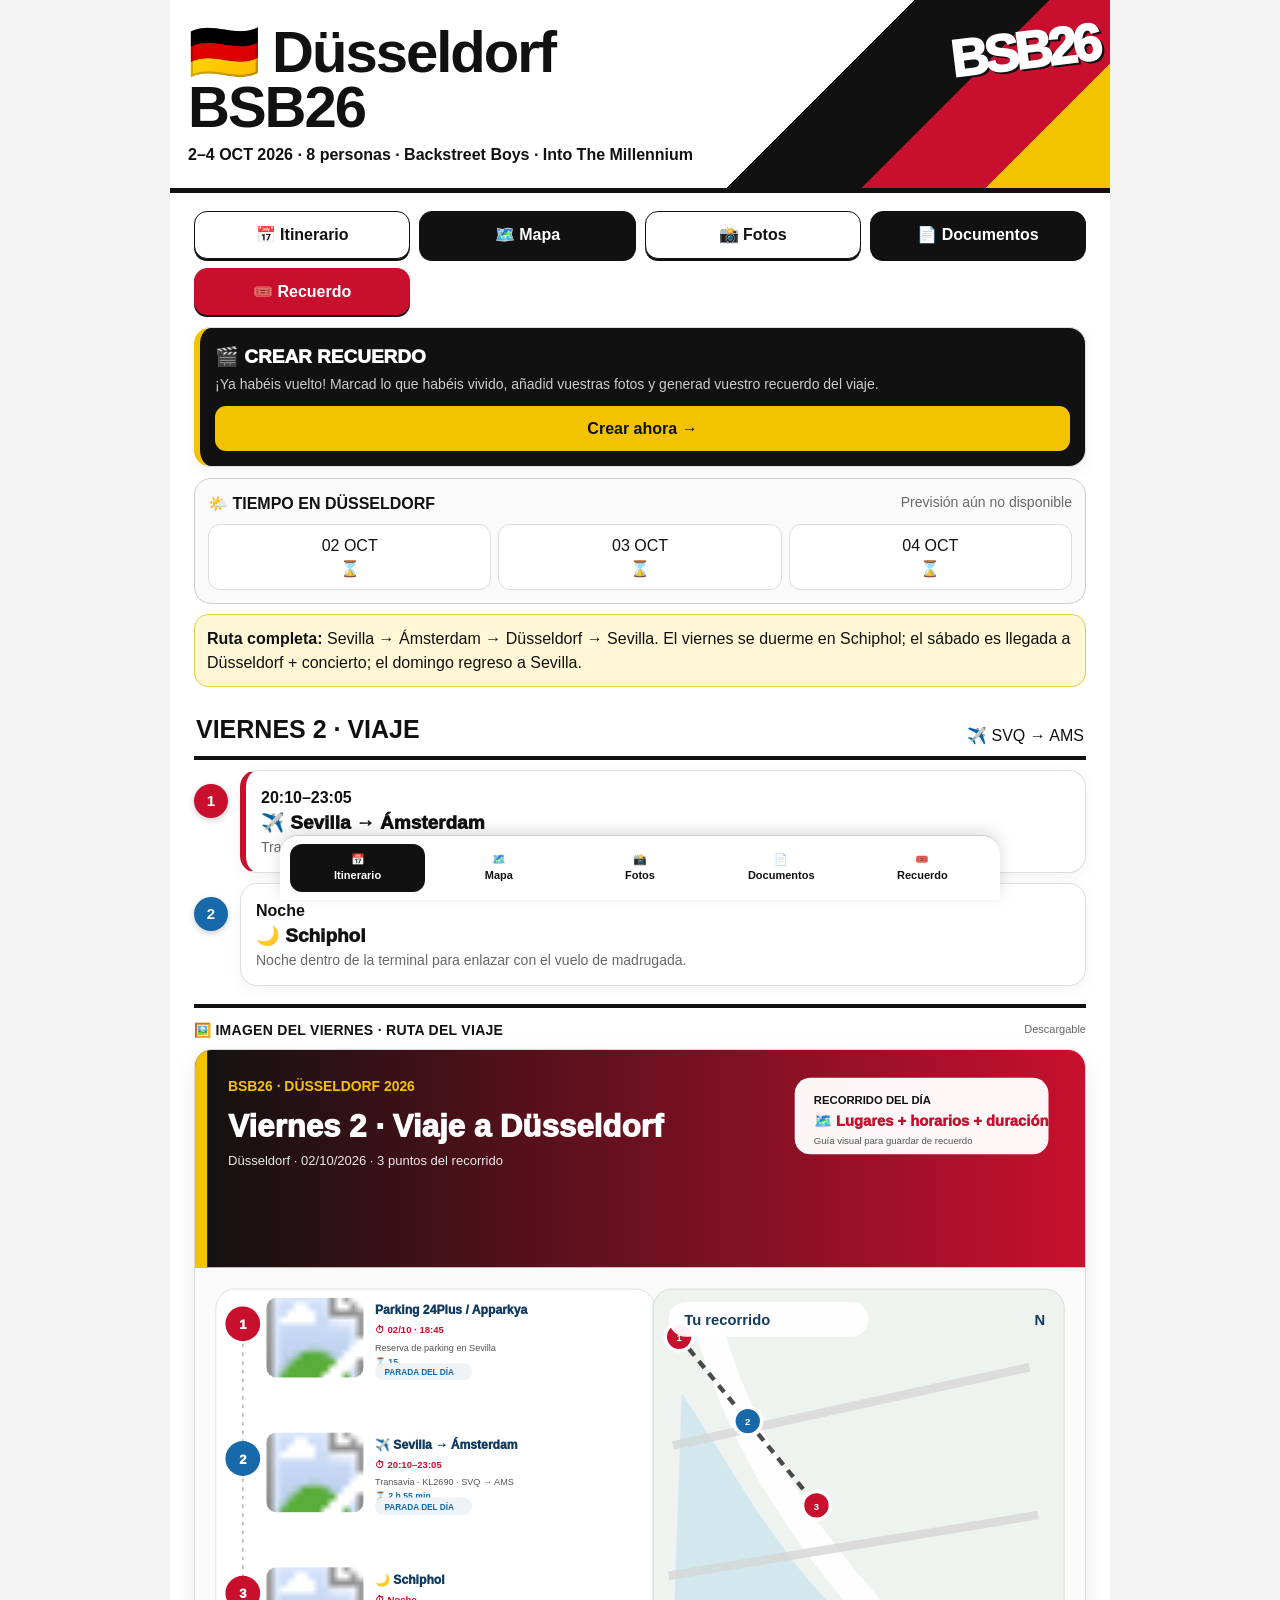
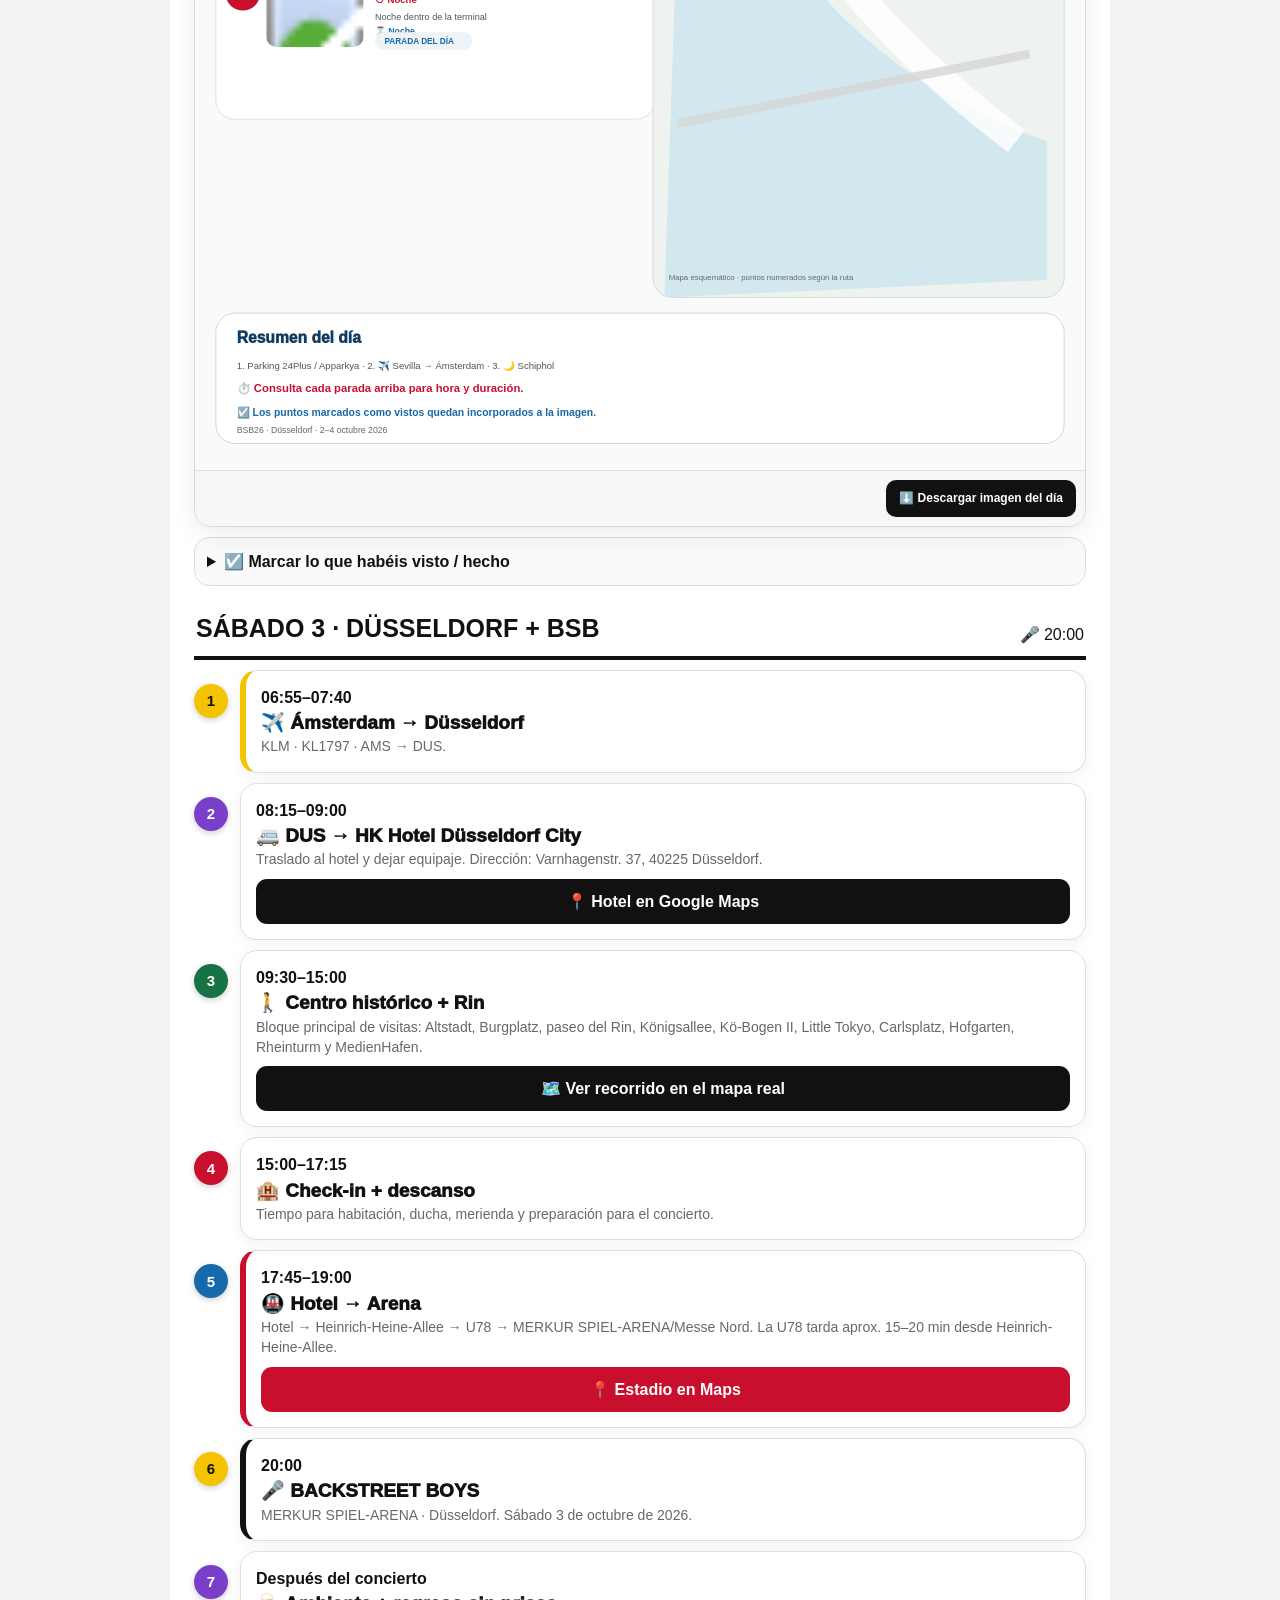
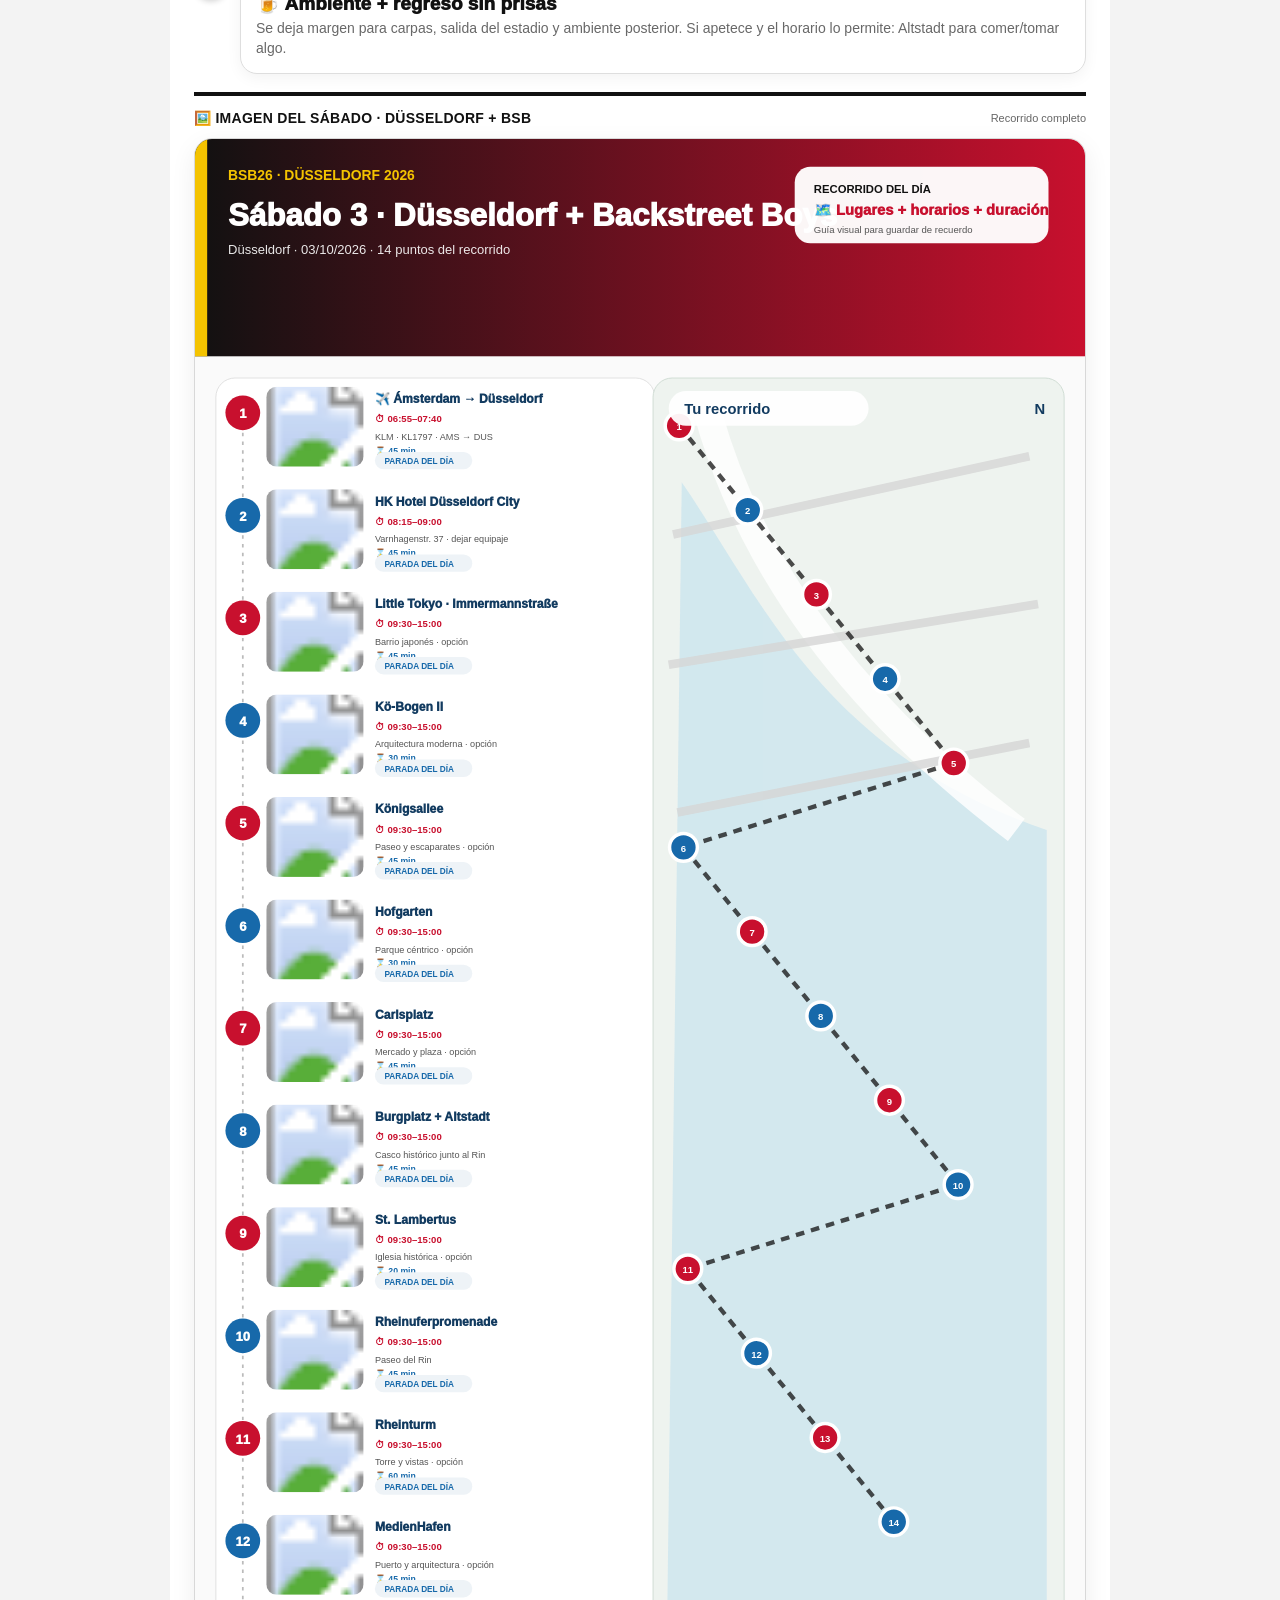
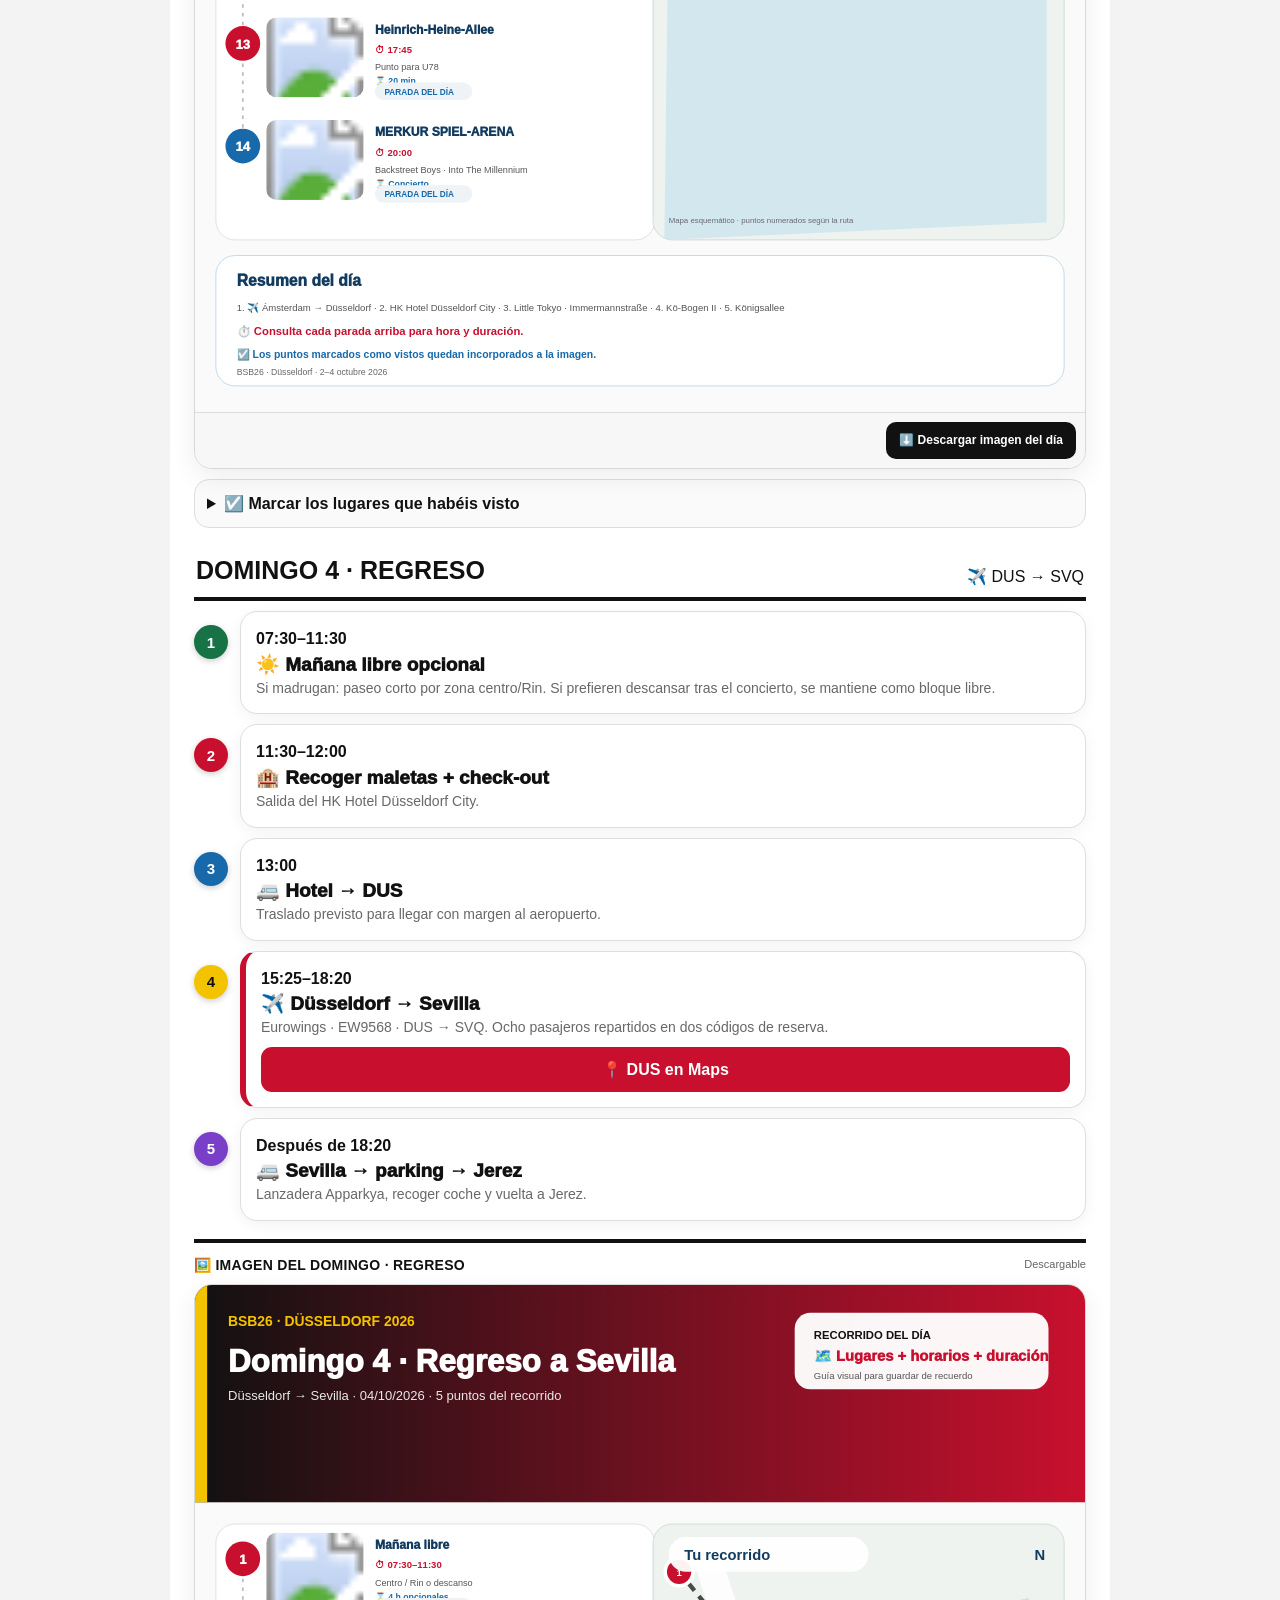
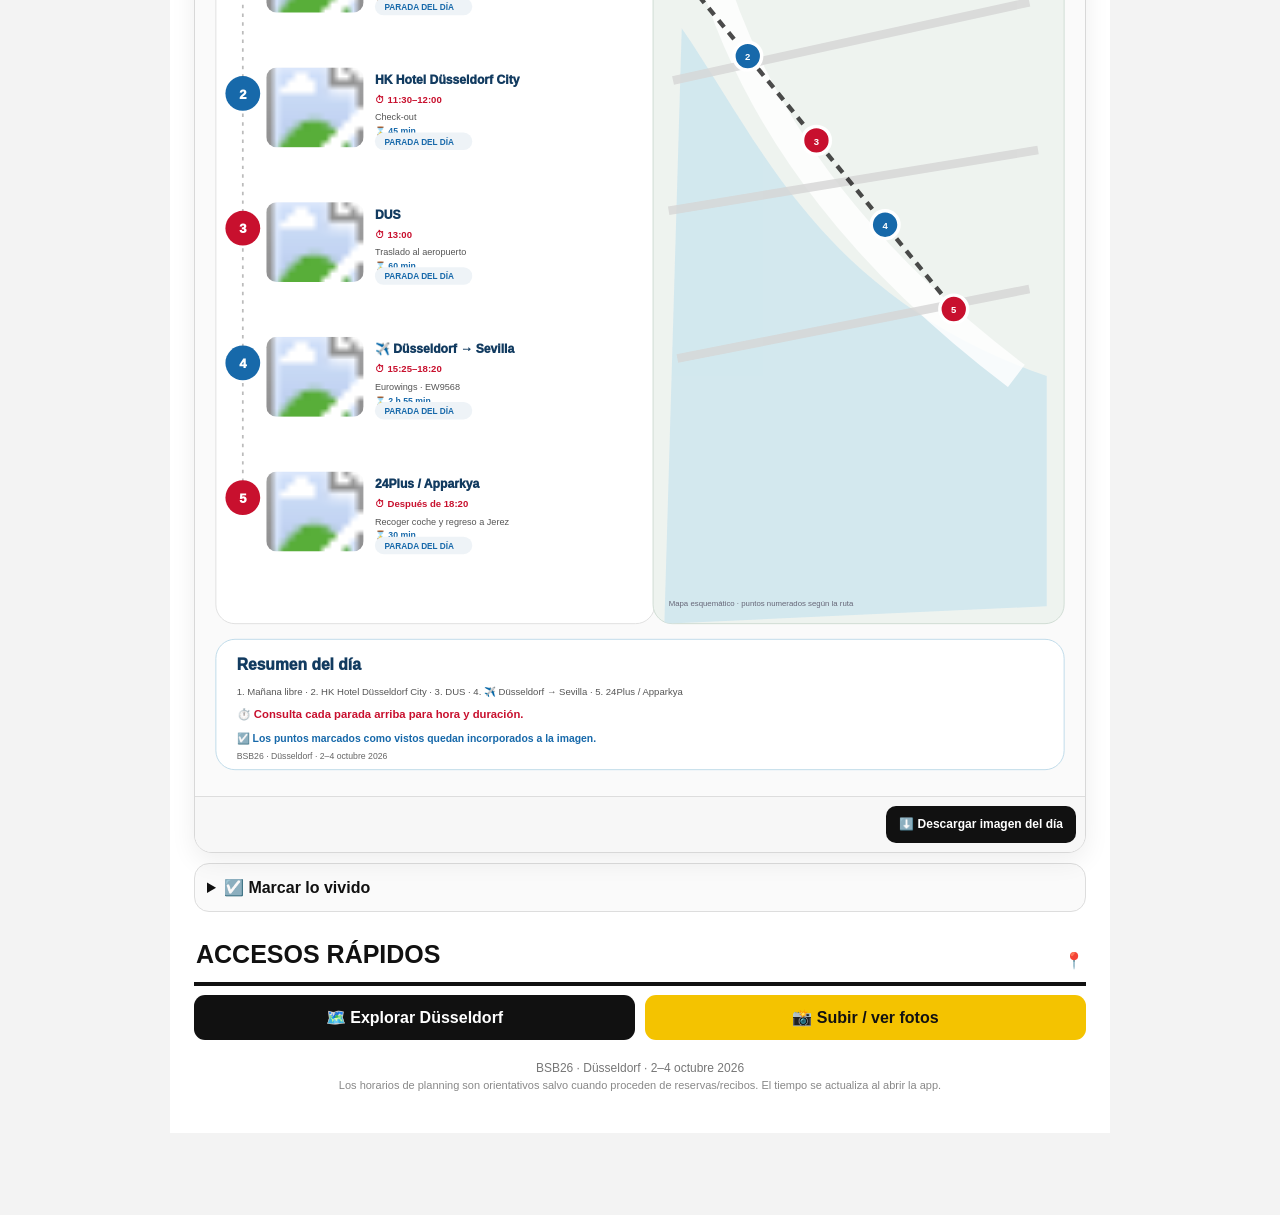
==== commit 723bf4dd: "Add files via upload" ====
--- a/index.html
+++ b/index.html
@@ -13,6 +13,9 @@
 <div class="tlrow"><div class="tlnum" style="background:#c8102e">1</div><div class="card red"><div class="time">20:10–23:05</div><div class="title">✈️ Sevilla → Ámsterdam</div><div class="small">Transavia · vuelo KL2690 · SVQ → AMS. Llegada a Schiphol.</div></div></div>
 <div class="tlrow"><div class="tlnum" style="background:#1769aa">2</div><div class="card"><div class="time">Noche</div><div class="title">🌙 Schiphol</div><div class="small">Noche dentro de la terminal para enlazar con el vuelo de madrugada.</div></div></div>
 
+
+<div class="day-poster" data-day="viernes"><div class="day-poster-head"><b>🖼️ IMAGEN DEL VIERNES · RUTA DEL VIAJE</b><span>Descargable</span></div><div id="poster-viernes"></div><details class="day-checklist"><summary>☑️ Marcar lo que habéis visto / hecho</summary><div id="checks-viernes" class="day-checks"></div></details></div>
+
 <div class="dayhead"><h2>SÁBADO 3 · DÜSSELDORF + BSB</h2><span>🎤 20:00</span></div>
 <div class="tlrow"><div class="tlnum" style="background:#f4c300;color:#111">1</div><div class="card yellow"><div class="time">06:55–07:40</div><div class="title">✈️ Ámsterdam → Düsseldorf</div><div class="small">KLM · KL1797 · AMS → DUS.</div></div></div>
 <div class="tlrow"><div class="tlnum" style="background:#7a3fc8">2</div><div class="card"><div class="time">08:15–09:00</div><div class="title">🚐 DUS → HK Hotel Düsseldorf City</div><div class="small">Traslado al hotel y dejar equipaje. Dirección: Varnhagenstr. 37, 40225 Düsseldorf.</div><a class="btn" href="https://www.google.com/maps/search/?api=1&query=HK+Hotel+D%C3%BCsseldorf+City%2C+Varnhagenstr.+37%2C+40225+D%C3%BCsseldorf" target="_blank">📍 Hotel en Google Maps</a></div></div>
@@ -22,6 +25,9 @@
 <div class="tlrow"><div class="tlnum" style="background:#f4c300;color:#111">6</div><div class="card black"><div class="time">20:00</div><div class="title">🎤 BACKSTREET BOYS</div><div class="small">MERKUR SPIEL-ARENA · Düsseldorf. Sábado 3 de octubre de 2026.</div></div></div>
 <div class="tlrow"><div class="tlnum" style="background:#7a3fc8">7</div><div class="card"><div class="time">Después del concierto</div><div class="title">🍺 Ambiente + regreso sin prisas</div><div class="small">Se deja margen para carpas, salida del estadio y ambiente posterior. Si apetece y el horario lo permite: Altstadt para comer/tomar algo.</div></div></div>
 
+
+<div class="day-poster" data-day="sabado"><div class="day-poster-head"><b>🖼️ IMAGEN DEL SÁBADO · DÜSSELDORF + BSB</b><span>Recorrido completo</span></div><div id="poster-sabado"></div><details class="day-checklist"><summary>☑️ Marcar los lugares que habéis visto</summary><div id="checks-sabado" class="day-checks"></div></details></div>
+
 <div class="dayhead"><h2>DOMINGO 4 · REGRESO</h2><span>✈️ DUS → SVQ</span></div>
 <div class="tlrow"><div class="tlnum" style="background:#177245">1</div><div class="card"><div class="time">07:30–11:30</div><div class="title">☀️ Mañana libre opcional</div><div class="small">Si madrugan: paseo corto por zona centro/Rin. Si prefieren descansar tras el concierto, se mantiene como bloque libre.</div></div></div>
 <div class="tlrow"><div class="tlnum" style="background:#c8102e">2</div><div class="card"><div class="time">11:30–12:00</div><div class="title">🏨 Recoger maletas + check-out</div><div class="small">Salida del HK Hotel Düsseldorf City.</div></div></div>
@@ -29,9 +35,43 @@
 <div class="tlrow"><div class="tlnum" style="background:#f4c300;color:#111">4</div><div class="card red"><div class="time">15:25–18:20</div><div class="title">✈️ Düsseldorf → Sevilla</div><div class="small">Eurowings · EW9568 · DUS → SVQ. Ocho pasajeros repartidos en dos códigos de reserva.</div><a class="btn red" href="https://www.google.com/maps/search/?api=1&query=D%C3%BCsseldorf+Airport+DUS" target="_blank">📍 DUS en Maps</a></div></div>
 <div class="tlrow"><div class="tlnum" style="background:#7a3fc8">5</div><div class="card"><div class="time">Después de 18:20</div><div class="title">🚐 Sevilla → parking → Jerez</div><div class="small">Lanzadera Apparkya, recoger coche y vuelta a Jerez.</div></div></div>
 
+
+<div class="day-poster" data-day="domingo"><div class="day-poster-head"><b>🖼️ IMAGEN DEL DOMINGO · REGRESO</b><span>Descargable</span></div><div id="poster-domingo"></div><details class="day-checklist"><summary>☑️ Marcar lo vivido</summary><div id="checks-domingo" class="day-checks"></div></details></div>
+
 <div class="dayhead"><h2>ACCESOS RÁPIDOS</h2><span>📍</span></div><div class="grid2"><a class="btn" href="mapa.html">🗺️ Explorar Düsseldorf</a><a class="btn yellow" href="fotos.html">📸 Subir / ver fotos</a></div>
 <div class="footer">BSB26 · Düsseldorf · 2–4 octubre 2026<br><span class="credits">Los horarios de planning son orientativos salvo cuando proceden de reservas/recibos. El tiempo se actualiza al abrir la app.</span></div>
-</main></div><nav class="bottom"><a class="active" href="index.html">📅<br>Itinerario</a><a href="mapa.html">🗺️<br>Mapa</a><a href="fotos.html">📸<br>Fotos</a><a href="documentos.html">📄<br>Documentos</a></nav><script src="app.js"></script><script>
+</main></div><nav class="bottom"><a class="active" href="index.html">📅<br>Itinerario</a><a href="mapa.html">🗺️<br>Mapa</a><a href="fotos.html">📸<br>Fotos</a><a href="documentos.html">📄<br>Documentos</a><a href="recuerdo.html">🎟️<br>Recuerdo</a></nav><script>
+const POSTER_DAYS={
+ viernes:{title:'Viernes 2 · Viaje a Düsseldorf',city:'Düsseldorf',date:'02/10/2026',hero:'https://images.unsplash.com/photo-1560969184-10fe8719e047?w=1600&auto=format&fit=crop&q=85',checks:[
+  ['Parking Sevilla','18:45 · Apparkya / 24Plus','Reserva P0000090095'],['✈️ Sevilla → Ámsterdam','20:10–23:05','Transavia · KL2690'],['🌙 Schiphol','Noche','Dormir dentro de la terminal']
+ ]},
+ sabado:{title:'Sábado 3 · Düsseldorf + Backstreet Boys',city:'Düsseldorf',date:'03/10/2026',hero:'https://images.unsplash.com/photo-1604079628040-94301bb21b91?w=1600&auto=format&fit=crop&q=85',checks:[
+  ['✈️ Ámsterdam → Düsseldorf','06:55–07:40','KLM · KL1797'],['HK Hotel Düsseldorf City','08:15–09:00','Dejar equipaje · Varnhagenstr. 37'],['Little Tokyo · Immermannstraße','09:30–15:00 · opción','Zona japonesa'],['Kö-Bogen II','09:30–15:00 · opción','Arquitectura moderna'],['Königsallee','09:30–15:00 · opción','Paseo y escaparates'],['Hofgarten','09:30–15:00 · opción','Parque céntrico'],['Carlsplatz','09:30–15:00 · opción','Mercado / paseo'],['Burgplatz + Altstadt','09:30–15:00','Casco histórico'],['St. Lambertus','09:30–15:00 · opción','Junto a Burgplatz'],['Rheinuferpromenade','09:30–15:00','Paseo del Rin'],['Rheinturm','09:30–15:00 · opción','Torre / vistas'],['MedienHafen','09:30–15:00 · opción','Puerto y arquitectura'],['Heinrich-Heine-Allee','17:45 aprox.','U78 hacia arena'],['MERKUR SPIEL-ARENA','20:00','Backstreet Boys']
+ ]},
+ domingo:{title:'Domingo 4 · Regreso a Sevilla',city:'Düsseldorf → Sevilla',date:'04/10/2026',hero:'https://images.unsplash.com/photo-1501554728187-ce583db33af7?w=1600&auto=format&fit=crop&q=85',checks:[
+  ['Mañana libre','07:30–11:30 · opcional','Centro / Rin o descanso'],['HK Hotel Düsseldorf City','11:30–12:00','Check-out'],['DUS','13:00','Traslado al aeropuerto'],['✈️ Düsseldorf → Sevilla','15:25–18:20','Eurowings · EW9568'],['24Plus / Apparkya','Después de 18:20','Recoger coche y regreso a Jerez']
+ ]}
+};
+const DAY_PLACES={
+ viernes:[['Parking 24Plus / Apparkya','02/10 · 18:45','Reserva de parking en Sevilla','https://images.unsplash.com/photo-1544620347-c4fd4a3d5957?w=700&auto=format&fit=crop&q=80'],['✈️ Sevilla → Ámsterdam','20:10–23:05','Transavia · KL2690 · SVQ → AMS','https://images.unsplash.com/photo-1436491865332-7a61a109cc05?w=700&auto=format&fit=crop&q=80'],['🌙 Schiphol','Noche','Noche dentro de la terminal','https://images.unsplash.com/photo-1516738901171-8eb4fc13bd00?w=700&auto=format&fit=crop&q=80']],
+ sabado:[['✈️ Ámsterdam → Düsseldorf','06:55–07:40','KLM · KL1797 · AMS → DUS','https://images.unsplash.com/photo-1436491865332-7a61a109cc05?w=700&auto=format&fit=crop&q=80'],['HK Hotel Düsseldorf City','08:15–09:00','Varnhagenstr. 37 · dejar equipaje','https://images.unsplash.com/photo-1564501049412-61c2a3083791?w=700&auto=format&fit=crop&q=80'],['Little Tokyo · Immermannstraße','09:30–15:00','Barrio japonés · opción','https://images.unsplash.com/photo-1528360983277-13d401cdc186?w=700&auto=format&fit=crop&q=80'],['Kö-Bogen II','09:30–15:00','Arquitectura moderna · opción','https://images.unsplash.com/photo-1545324418-cc1a3fa10c00?w=700&auto=format&fit=crop&q=80'],['Königsallee','09:30–15:00','Paseo y escaparates · opción','https://images.unsplash.com/photo-1496568816309-51d7c20e3b21?w=700&auto=format&fit=crop&q=80'],['Hofgarten','09:30–15:00','Parque céntrico · opción','https://images.unsplash.com/photo-1500534623283-312aade485b7?w=700&auto=format&fit=crop&q=80'],['Carlsplatz','09:30–15:00','Mercado y plaza · opción','https://images.unsplash.com/photo-1488459716781-31db52582fe9?w=700&auto=format&fit=crop&q=80'],['Burgplatz + Altstadt','09:30–15:00','Casco histórico junto al Rin','https://images.unsplash.com/photo-1533104816931-20fa691ff6ca?w=700&auto=format&fit=crop&q=80'],['St. Lambertus','09:30–15:00','Iglesia histórica · opción','https://images.unsplash.com/photo-1500530855697-b586d89ba3ee?w=700&auto=format&fit=crop&q=80'],['Rheinuferpromenade','09:30–15:00','Paseo del Rin','https://images.unsplash.com/photo-1500534623283-312aade485b7?w=700&auto=format&fit=crop&q=80'],['Rheinturm','09:30–15:00','Torre y vistas · opción','https://images.unsplash.com/photo-1500534623283-312aade485b7?w=700&auto=format&fit=crop&q=80'],['MedienHafen','09:30–15:00','Puerto y arquitectura · opción','https://images.unsplash.com/photo-1497366811353-6870744d04b2?w=700&auto=format&fit=crop&q=80'],['Heinrich-Heine-Allee','17:45','Punto para U78','https://images.unsplash.com/photo-1519501025264-65ba15a82390?w=700&auto=format&fit=crop&q=80'],['MERKUR SPIEL-ARENA','20:00','Backstreet Boys · Into The Millennium','https://images.unsplash.com/photo-1540039155733-5bb30b53aa14?w=700&auto=format&fit=crop&q=80']],
+ domingo:[['Mañana libre','07:30–11:30','Centro / Rin o descanso','https://images.unsplash.com/photo-1519501025264-65ba15a82390?w=700&auto=format&fit=crop&q=80'],['HK Hotel Düsseldorf City','11:30–12:00','Check-out','https://images.unsplash.com/photo-1564501049412-61c2a3083791?w=700&auto=format&fit=crop&q=80'],['DUS','13:00','Traslado al aeropuerto','https://images.unsplash.com/photo-1436491865332-7a61a109cc05?w=700&auto=format&fit=crop&q=80'],['✈️ Düsseldorf → Sevilla','15:25–18:20','Eurowings · EW9568','https://images.unsplash.com/photo-1436491865332-7a61a109cc05?w=700&auto=format&fit=crop&q=80'],['24Plus / Apparkya','Después de 18:20','Recoger coche y regreso a Jerez','https://images.unsplash.com/photo-1544620347-c4fd4a3d5957?w=700&auto=format&fit=crop&q=80']]
+};
+const posterStateKey='bsb26_seen_places_v4'; let seenPlaces=JSON.parse(localStorage.getItem(posterStateKey)||'{}');
+function esc(v){return String(v||'').replace(/[&<>"]/g,c=>({'&':'&amp;','<':'&lt;','>':'&gt;','"':'&quot;'}[c]));}
+function posterDuration(title,time){const t=String(title||'').toLowerCase();const m={'parking':15,'sevil':'2 h 55 min','schiphol':'Noche','ámsterdam → düsseldorf':'45 min','hotel düsseldorf':'45 min','little tokyo':'45 min','kö-bogen':'30 min','königsallee':'45 min','hofgarten':'30 min','carlsplatz':'45 min','burgplatz':'45 min','lambertus':'20 min','rheinuferpromenade':'45 min','rheinturm':'60 min','medienhafen':'45 min','heinrich-heine':'20 min','merkur spiel-arena':'Concierto','mañana libre':'4 h opcionales','dus':'60 min','düsseldorf → sevilla':'2 h 55 min','24plus':'30 min'};for(const k of Object.keys(m)){if(t.includes(k))return m[k];}return 'según planificación';}
+function posterSvg(day){const d=POSTER_DAYS[day], stops=DAY_PLACES[day], W=1024, header=250, left=505, rightX=527, mapW=473, top=275, rowH=day==='sabado'?118:155, rows=Math.max(stops.length,1), listH=rows*rowH+30, mapH=Math.max(listH,700), summaryY=top+mapH+18, H=summaryY+180; let out=`<svg xmlns="http://www.w3.org/2000/svg" viewBox="0 0 ${W} ${H}" class="route-poster-svg"><defs><linearGradient id="g${day}" x1="0" x2="1"><stop stop-color="#111"/><stop offset="1" stop-color="#c8102e"/></linearGradient><clipPath id="m${day}"><rect x="${rightX}" y="${top}" width="${mapW}" height="${mapH}" rx="22"/></clipPath></defs><rect width="${W}" height="${H}" fill="#fafafa"/><rect width="${W}" height="${header}" fill="url(#g${day})"/><rect x="0" y="0" width="14" height="${header}" fill="#f4c300"/><text x="38" y="47" fill="#f4c300" font-family="Arial" font-size="16" font-weight="900">BSB26 · DÜSSELDORF 2026</text><text x="38" y="100" fill="#fff" font-family="Arial" font-size="36" font-weight="950">${esc(d.title)}</text><text x="38" y="132" fill="#fff" font-family="Arial" font-size="15" opacity=".9">${esc(d.city)} · ${esc(d.date)} · ${stops.length} puntos del recorrido</text><rect x="690" y="32" width="292" height="88" rx="18" fill="#fff" opacity=".96"/><text x="712" y="62" fill="#111" font-family="Arial" font-size="13" font-weight="900">RECORRIDO DEL DÍA</text><text x="712" y="88" fill="#c8102e" font-family="Arial" font-size="17" font-weight="950">🗺️ Lugares + horarios + duración</text><text x="712" y="108" fill="#555" font-family="Arial" font-size="11">Guía visual para guardar de recuerdo</text><rect x="24" y="${top}" width="${left}" height="${listH}" rx="22" fill="#fff" stroke="#ddd"/>`;
+ let y=top+34; stops.forEach((st,i)=>{const done=!!seenPlaces[day+'-'+i]; const c=i%2===0?'#c8102e':'#1769aa'; const img=st[3]; out+=`<circle cx="55" cy="${y+6}" r="20" fill="${done?'#177245':c}"/><text x="55" y="${y+12}" text-anchor="middle" fill="#fff" font-family="Arial" font-size="15" font-weight="950">${i+1}</text><image href="${img}" x="82" y="${y-24}" width="112" height="92" preserveAspectRatio="xMidYMid slice" clip-path="inset(0 round 12)"/><text x="207" y="${y-5}" fill="#123b60" font-family="Arial" font-size="14" font-weight="950">${esc(st[0]).slice(0,31)}</text><text x="207" y="${y+17}" fill="#c8102e" font-family="Arial" font-size="11" font-weight="900">⏱ ${esc(st[1])}</text><text x="207" y="${y+37}" fill="#555" font-family="Arial" font-size="10.5">${esc(st[2]).slice(0,38)}</text><text x="207" y="${y+53}" fill="#1769aa" font-family="Arial" font-size="10" font-weight="800">⌛ ${esc(posterDuration(st[0],st[1]))}</text><rect x="207" y="${y+51}" width="${done?128:112}" height="20" rx="10" fill="${done?'#dff3e8':'#eef3f7'}"/><text x="218" y="${y+65}" fill="${done?'#177245':'#1769aa'}" font-family="Arial" font-size="9.5" font-weight="900">${done?'✓ VISTO':'PARADA DEL DÍA'}</text>`; if(i<stops.length-1) out+=`<line x1="55" y1="${y+29}" x2="55" y2="${y+rowH-8}" stroke="#bbb" stroke-width="2" stroke-dasharray="4 6"/>`; y+=rowH;});
+ // stylised but readable map panel; avoids blank image when tiles are unavailable
+ out+=`<rect x="${rightX}" y="${top}" width="${mapW}" height="${mapH}" rx="22" fill="#eef3ef" stroke="#ccd9d0"/><g clip-path="url(#m${day})"><path d="M560 ${top+120} C650 ${top+250},720 ${top+430},980 ${top+520} L980 ${top+Math.max(580,mapH-20)} L540 ${top+Math.max(600,mapH)} Z" fill="#cfe7ef" opacity=".85"/><path d="M590 ${top+40} C640 ${top+220},760 ${top+380},945 ${top+520}" fill="none" stroke="#fff" stroke-width="32" opacity=".85"/><path d="M550 ${top+180} L960 ${top+90} M545 ${top+330} L970 ${top+260} M555 ${top+500} L960 ${top+420}" stroke="#d6d6d6" stroke-width="10" opacity=".8"/>`;
+ const pts=stops.map((st,i)=>{const x=rightX+30+((i*79)%390), y2=top+55+((i*97)%Math.max(220,mapH-100)); return [x,y2,i];}); if(pts.length>1) out+=`<polyline points="${pts.map(p=>p[0]+','+p[1]).join(' ')}" fill="none" stroke="#111" stroke-width="5" stroke-dasharray="10 8" opacity=".75"/>`; pts.forEach(p=>{const col=p[2]%2?'#1769aa':'#c8102e';out+=`<circle cx="${p[0]}" cy="${p[1]}" r="16" fill="${col}" stroke="#fff" stroke-width="4"/><text x="${p[0]}" y="${p[1]+5}" text-anchor="middle" fill="#fff" font-family="Arial" font-size="11" font-weight="900">${p[2]+1}</text>`}); out+=`</g><rect x="${rightX+18}" y="${top+15}" width="230" height="40" rx="20" fill="#fff" opacity=".94"/><text x="${rightX+36}" y="${top+41}" fill="#123b60" font-family="Arial" font-size="17" font-weight="900">Tu recorrido</text><text x="${rightX+mapW-34}" y="${top+41}" fill="#123b60" font-family="Arial" font-size="17" font-weight="900">N</text><text x="${rightX+18}" y="${top+mapH-20}" fill="#667" font-family="Arial" font-size="9">Mapa esquemático · puntos numerados según la ruta</text><rect x="24" y="${summaryY}" width="976" height="150" rx="22" fill="#fff" stroke="#b8d7e7"/><text x="48" y="${summaryY+35}" fill="#123b60" font-family="Arial" font-size="18" font-weight="950">Resumen del día</text><text x="48" y="${summaryY+64}" fill="#555" font-family="Arial" font-size="11">${esc(stops.map((x,i)=>`${i+1}. ${x[0]}`).slice(0,5).join(' · '))}</text><text x="48" y="${summaryY+91}" fill="#c8102e" font-family="Arial" font-size="13" font-weight="900">⏱️ Consulta cada parada arriba para hora y duración.</text><text x="48" y="${summaryY+118}" fill="#1769aa" font-family="Arial" font-size="12" font-weight="900">☑️ Los puntos marcados como vistos quedan incorporados a la imagen.</text><text x="48" y="${summaryY+138}" fill="#666" font-family="Arial" font-size="10">BSB26 · Düsseldorf · 2–4 octubre 2026</text></svg>`; return out;}
+function renderPoster(day){const box=document.getElementById('poster-'+day); if(!box)return; box.innerHTML=`<div class="route-poster-wrap">${posterSvg(day)}<div class="poster-actions"><button class="poster-download" onclick="downloadPoster('${day}',this)">⬇️ Descargar imagen del día</button></div></div>`;}
+function renderChecks(day){const box=document.getElementById('checks-'+day); const d=POSTER_DAYS[day]; box.innerHTML=d.checks.map((x,i)=>{const key=day+'-'+i;return `<label class="day-check"><input type="checkbox" ${seenPlaces[key]?'checked':''} onchange="toggleSeen('${day}',${i},this.checked)"><span><b>${esc(x[0])}</b><small>${esc(x[1])} · ${esc(x[2])}</small></span></label>`}).join('');}
+function toggleSeen(day,i,on){seenPlaces[day+'-'+i]=on;localStorage.setItem(posterStateKey,JSON.stringify(seenPlaces));renderPoster(day);}
+async function downloadPoster(day,btn){btn.disabled=true;btn.textContent='⏳ Preparando…';try{const svg=document.querySelector('#poster-'+day+' svg');const clone=svg.cloneNode(true);const imgs=[...clone.querySelectorAll('image')];await Promise.all(imgs.map(async im=>{const src=im.getAttribute('href');try{const r=await fetch(src,{mode:'cors'});const b=await r.blob();const d=await new Promise((res,rej)=>{const fr=new FileReader();fr.onload=()=>res(fr.result);fr.onerror=rej;fr.readAsDataURL(b)});im.setAttribute('href',d)}catch(e){}}));const xml=new XMLSerializer().serializeToString(clone);const blob=new Blob([xml],{type:'image/svg+xml;charset=utf-8'});const url=URL.createObjectURL(blob);const img=new Image();img.onload=()=>{const c=document.createElement('canvas');c.width=2048;c.height=Math.round(2048*img.height/img.width);const ctx=c.getContext('2d');ctx.fillStyle='#fff';ctx.fillRect(0,0,c.width,c.height);ctx.drawImage(img,0,0,c.width,c.height);c.toBlob(png=>{const u=URL.createObjectURL(png);const a=document.createElement('a');a.href=u;a.download='BSB26-'+day+'-itinerario.png';a.click();setTimeout(()=>URL.revokeObjectURL(u),1500);},'image/png',1);URL.revokeObjectURL(url);btn.disabled=false;btn.textContent='⬇️ Descargar imagen del día'};img.src=url}catch(e){console.error(e);btn.disabled=false;btn.textContent='⬇️ Descargar imagen del día';alert('No se pudo generar la imagen. Prueba con conexión a Internet.')}}
+Object.keys(POSTER_DAYS).forEach(d=>{renderChecks(d);renderPoster(d)});
+</script>
+<script src="app.js"></script><script>
 (function(){
   var tripEnd=new Date('2026-10-05T00:00:00');
   if(new Date()>=tripEnd){ var h=document.getElementById('recuerdoHero'); if(h) h.style.display='block'; }
--- a/style.css
+++ b/style.css
@@ -8,5 +8,24 @@
 .tlrow .card{flex:1;margin:0;min-width:0}
 .card{background:#fff;border:1px solid var(--line);border-radius:17px;padding:15px;margin:11px 0;box-shadow:0 4px 15px #0000000d}.card.red{border-left:6px solid var(--red)}.card.yellow{border-left:6px solid var(--yellow)}.card.black{border-left:6px solid #111}.title{font-weight:950;font-size:19px}.time{font-weight:900}.small{font-size:14px;color:var(--muted)}.tag{display:inline-block;padding:4px 8px;border-radius:999px;background:#f1f1f1;border:1px solid #ddd;font-size:12px;font-weight:800;margin:5px 4px 0 0}.btn{display:block;text-align:center;text-decoration:none;background:#111;color:#fff;padding:11px 12px;border-radius:11px;font-weight:850;margin-top:9px}.btn.red{background:var(--red)}.btn.yellow{background:var(--yellow);color:#111}.grid2{display:grid;grid-template-columns:1fr 1fr;gap:10px}.weather{background:#fafafa;border:1px solid #ccc;border-radius:17px;padding:13px;margin:10px 0}.weather-grid{display:grid;grid-template-columns:repeat(3,1fr);gap:7px;margin-top:9px}.weather-day{background:#fff;border:1px solid #ddd;border-radius:12px;padding:9px;text-align:center}.dayhead{display:flex;justify-content:space-between;align-items:end;border-bottom:4px solid #111;padding:8px 2px 9px;margin-top:16px}.dayhead h2{margin:0;font-size:25px}.route-card{padding:0;overflow:hidden}.route-card img{width:100%;display:block}.route-card .caption{padding:13px}.notice{background:#fff7d6;border:1px solid #e6c94d;border-radius:14px;padding:12px}.ok{background:#eaf7ef;border-color:#a9d9bb}.footer{text-align:center;color:#777;font-size:12px;padding:20px 5px}.credits{font-size:11px;color:#888;margin-top:18px}
 .map-shell{border:1px solid #d6d6d6;border-radius:18px;overflow:hidden;box-shadow:0 4px 15px #00000010;background:#fff}.map{height:470px;width:100%;background:#e8e5df}.map-tools{display:grid;grid-template-columns:repeat(3,1fr);gap:8px;padding:10px;background:#fff;border-top:1px solid #ddd}.map-tools button{border:1px solid #ccc;background:#fff;border-radius:10px;padding:9px 5px;font-weight:850}.map-tools button.active{background:#111;color:#fff;border-color:#111}.legend{display:flex;flex-wrap:wrap;gap:7px;padding:10px 12px;border-top:1px solid #eee;font-size:12px;font-weight:800}.legend span{padding:5px 8px;border-radius:999px;background:#f3f3f3;border:1px solid #ddd}.leaflet-popup-content-wrapper{border-radius:14px}.leaflet-popup-content{font-family:-apple-system,BlinkMacSystemFont,"Segoe UI",Roboto,Arial,sans-serif;font-size:14px;line-height:1.4}.popup-title{font-weight:950;font-size:16px;margin-bottom:4px}.popup-time{font-weight:850;color:#c8102e;margin-bottom:4px}.leaflet-control-attribution{font-size:9px}
-.photo-card{background:#fff;border:1px solid #ddd;border-radius:17px;overflow:hidden;margin:11px 0;box-shadow:0 4px 15px #0000000d}.photo-card img{width:100%;display:block}.photo-card .caption{padding:13px}.photo-placeholder{padding:24px;text-align:center;background:#f6f6f6;font-size:42px}.doc{display:flex;gap:12px;align-items:center;padding:13px 0}.docicon{font-size:26px;width:38px;text-align:center}.docs .docrow{border-bottom:1px solid #eee}.bottom{position:fixed;z-index:1000;left:0;right:0;bottom:0;background:#fff;border-top:1px solid #ccc;box-shadow:0 -4px 16px #0002;padding:8px max(10px,env(safe-area-inset-left)) calc(8px + env(safe-area-inset-bottom));display:grid;grid-template-columns:repeat(4,1fr);gap:6px}.bottom a{border:0;background:#fff;padding:8px 3px;border-radius:12px;font-size:11px;font-weight:900;text-decoration:none;color:#111;text-align:center}.bottom a.active{background:#111;color:#fff}
+.photo-card{background:#fff;border:1px solid #ddd;border-radius:17px;overflow:hidden;margin:11px 0;box-shadow:0 4px 15px #0000000d}.photo-card img{width:100%;display:block}.photo-card .caption{padding:13px}.photo-placeholder{padding:24px;text-align:center;background:#f6f6f6;font-size:42px}.doc{display:flex;gap:12px;align-items:center;padding:13px 0}.docicon{font-size:26px;width:38px;text-align:center}.docs .docrow{border-bottom:1px solid #eee}.bottom{position:fixed;z-index:1000;left:0;right:0;bottom:0;background:#fff;border-top:1px solid #ccc;box-shadow:0 -4px 16px #0002;padding:8px max(10px,env(safe-area-inset-left)) calc(8px + env(safe-area-inset-bottom));display:grid;grid-template-columns:repeat(5,1fr);gap:6px}.bottom a{border:0;background:#fff;padding:8px 3px;border-radius:12px;font-size:11px;font-weight:900;text-decoration:none;color:#111;text-align:center}.bottom a.active{background:#111;color:#fff}
 @media(min-width:760px){main{padding:18px 24px}.quick{grid-template-columns:repeat(4,1fr)}.bottom{left:50%;right:auto;transform:translateX(-50%);width:min(720px,100%);border-radius:18px 18px 0 0}.grid3{display:grid;grid-template-columns:repeat(3,1fr);gap:10px}.map{height:560px}}
+
+/* v4 — route posters inspired by the Paris/Copenhagen itinerary style */
+.day-poster{margin:18px 0 8px;border-top:4px solid #111;padding-top:12px}
+.day-poster-head{display:flex;justify-content:space-between;gap:10px;align-items:center;margin-bottom:9px}
+.day-poster-head b{font-size:14px;letter-spacing:.02em}.day-poster-head span{font-size:11px;color:#666}
+.route-poster-wrap{background:#fff;border:1px solid #d8d8d8;border-radius:18px;overflow:hidden;box-shadow:0 8px 26px #00000012;contain:paint}
+.route-poster-svg{display:block;width:100%;height:auto;background:#fff}
+.poster-actions{display:flex;gap:8px;justify-content:flex-end;padding:9px;background:#f7f7f7;border-top:1px solid #ddd}
+.poster-download{border:0;border-radius:10px;background:#111;color:#fff;padding:10px 13px;font-size:12px;font-weight:900}
+.poster-download:disabled{opacity:.55}
+.day-checklist{margin-top:10px;background:#fafafa;border:1px solid #ddd;border-radius:15px;padding:12px}
+.day-checklist summary{cursor:pointer;font-weight:900}.day-checks{display:grid;gap:7px;margin-top:10px}
+.day-check{display:flex;gap:9px;align-items:flex-start;background:#fff;border:1px solid #e2e2e2;border-radius:11px;padding:9px}
+.day-check input{width:19px;height:19px;accent-color:#177245;flex:none}.day-check b{font-size:12px}.day-check small{display:block;color:#666;font-size:10.5px;margin-top:2px}
+.leaflet-container{font:inherit;z-index:1}.map-shell{position:relative}.map{min-height:470px;height:470px;display:block}
+.map-loading{position:absolute;inset:14px;z-index:5;display:flex;align-items:center;justify-content:center;background:#f3f3f3;border-radius:14px;color:#555;font-weight:800;pointer-events:none}
+.map-loaded .map-loading{display:none}
+.map-fallback{padding:16px;background:#fff7d6;border:1px solid #e6c94d;border-radius:12px;margin-top:10px;font-size:13px}
+@media(max-width:520px){.map{height:58vh;min-height:420px}.poster-actions{justify-content:stretch}.poster-download{width:100%}}
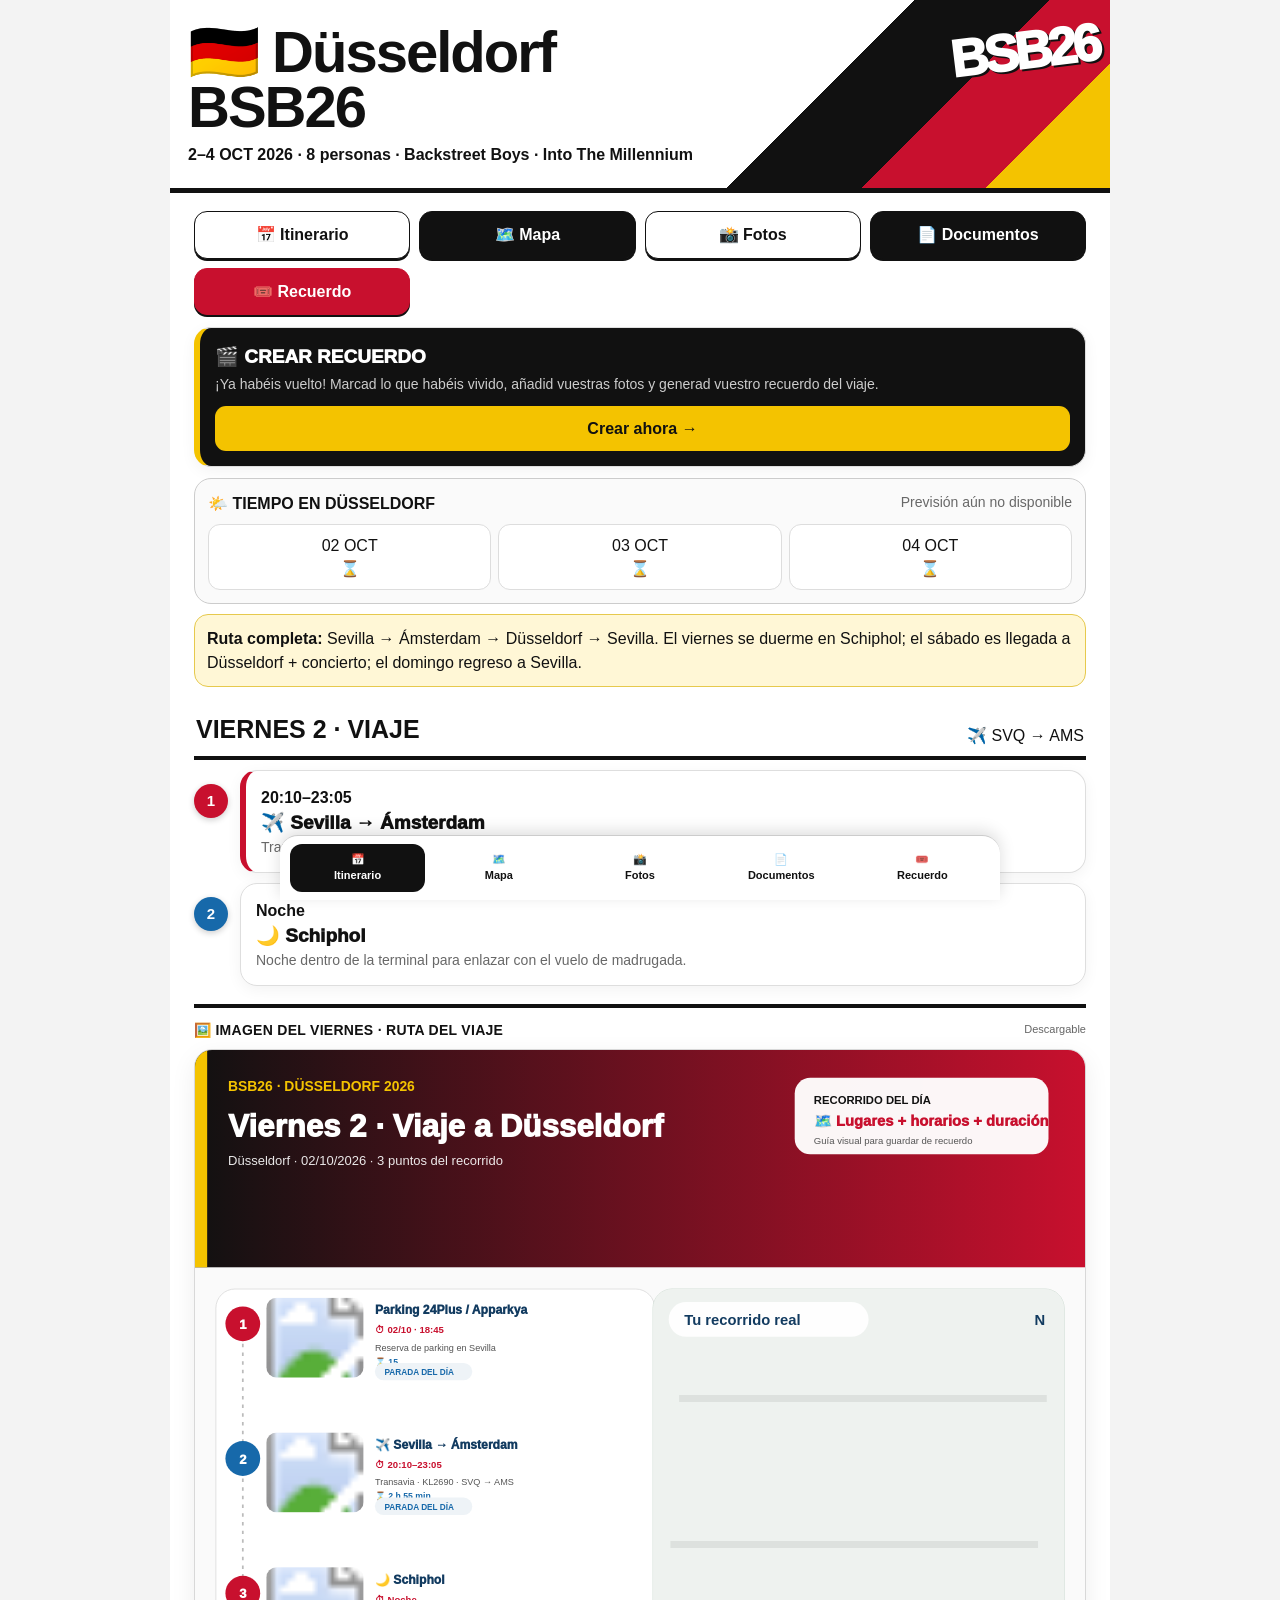
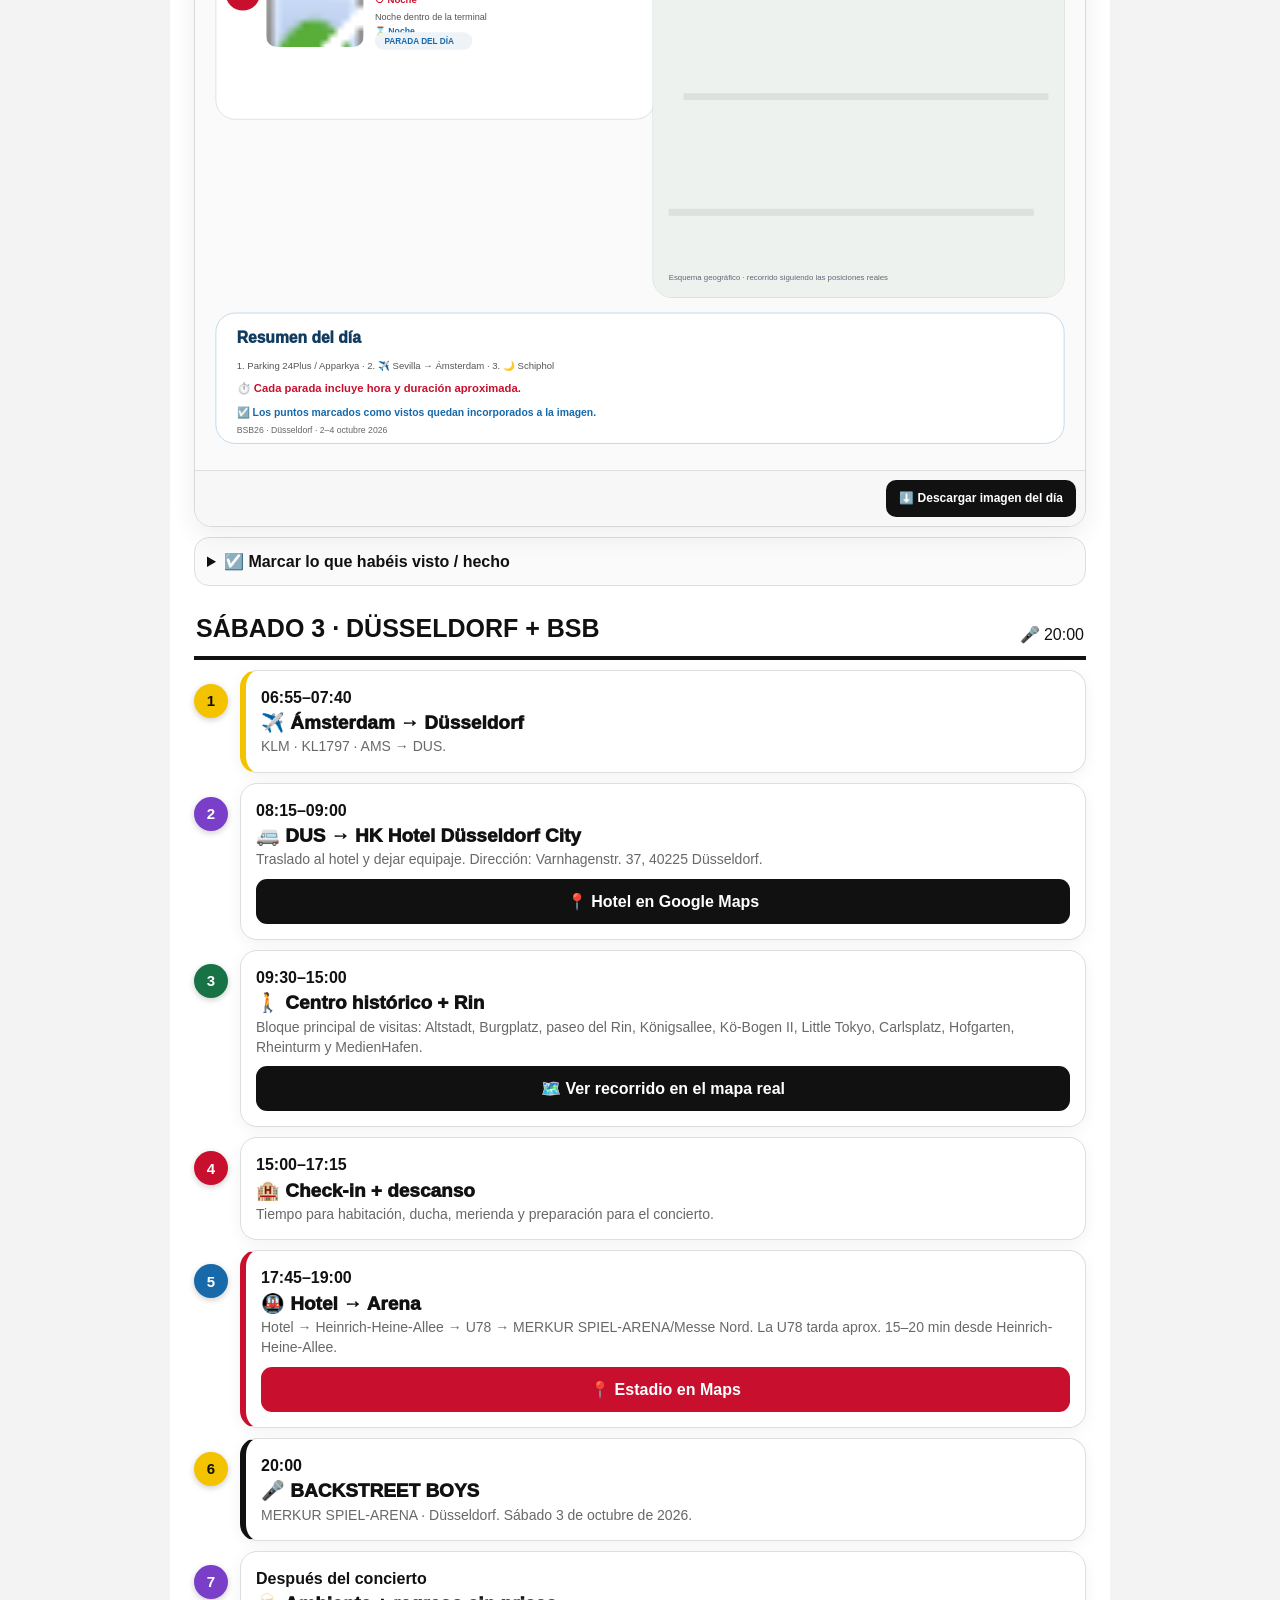
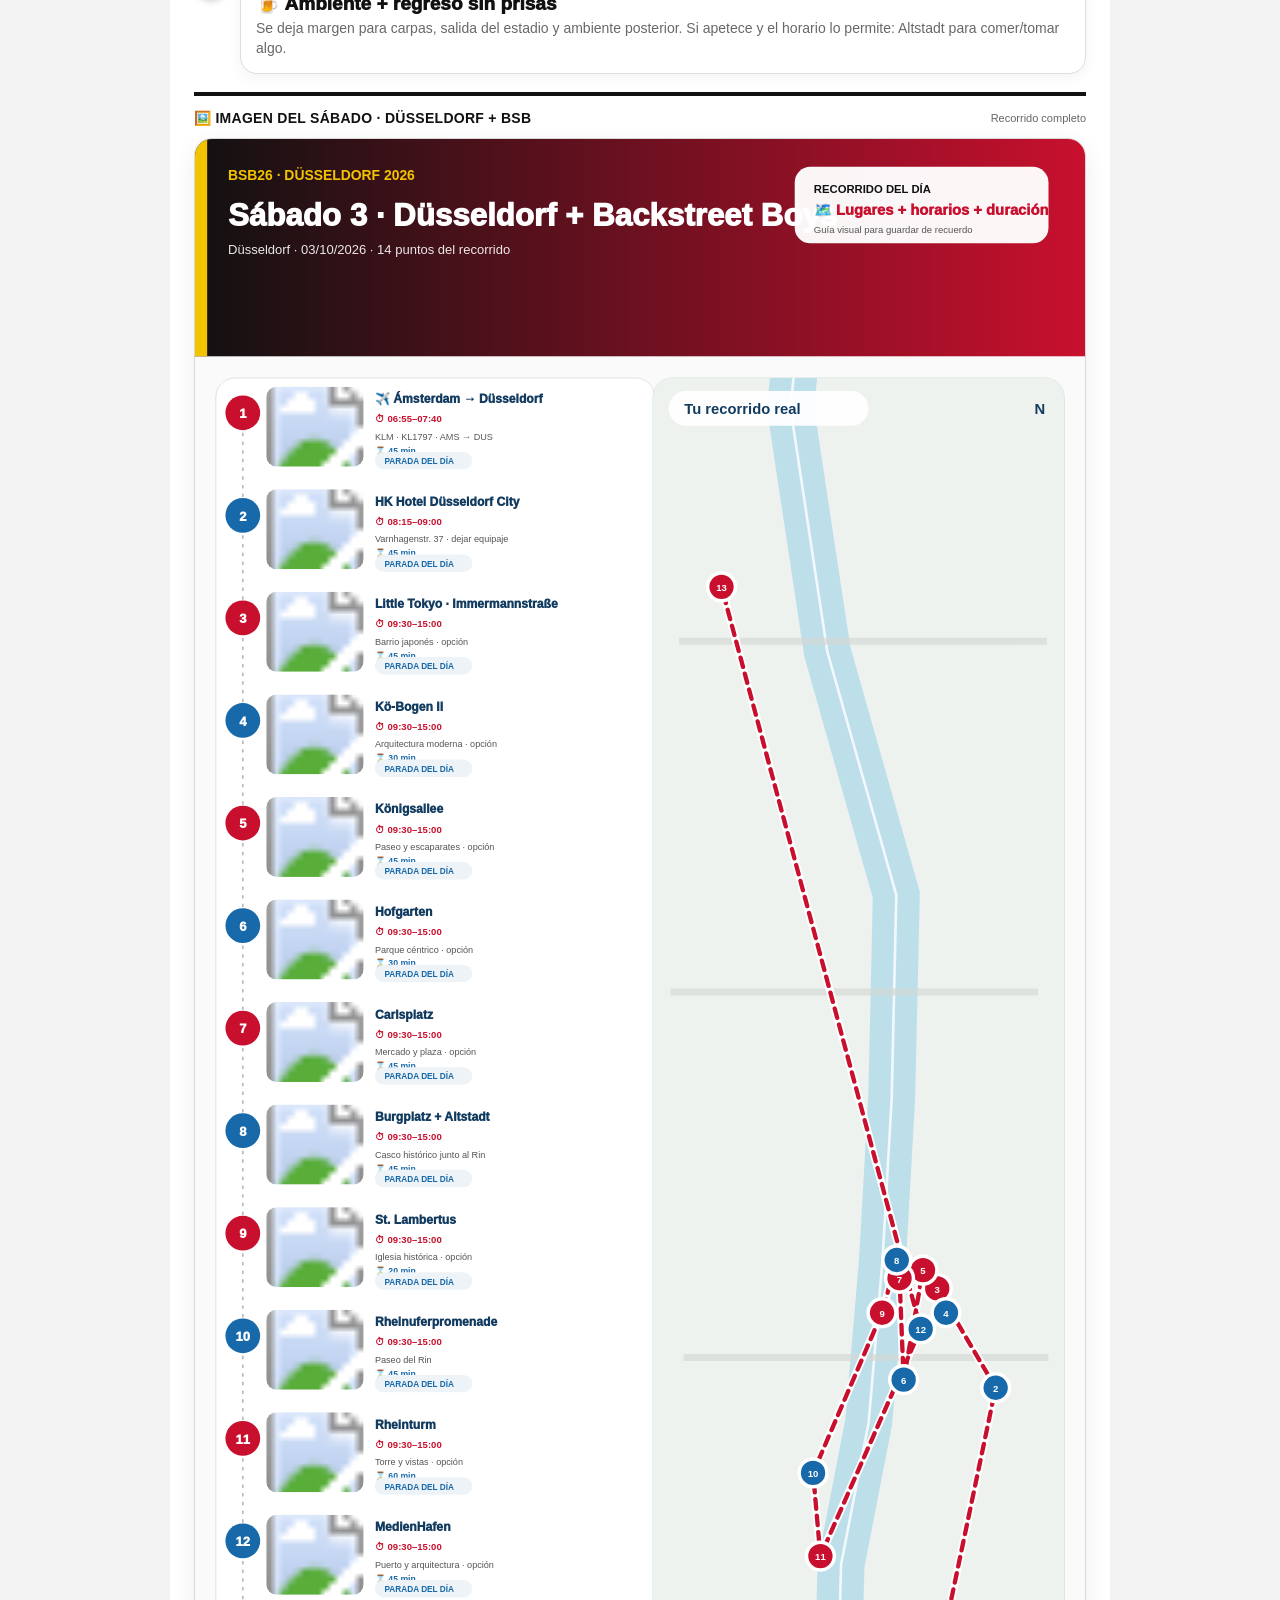
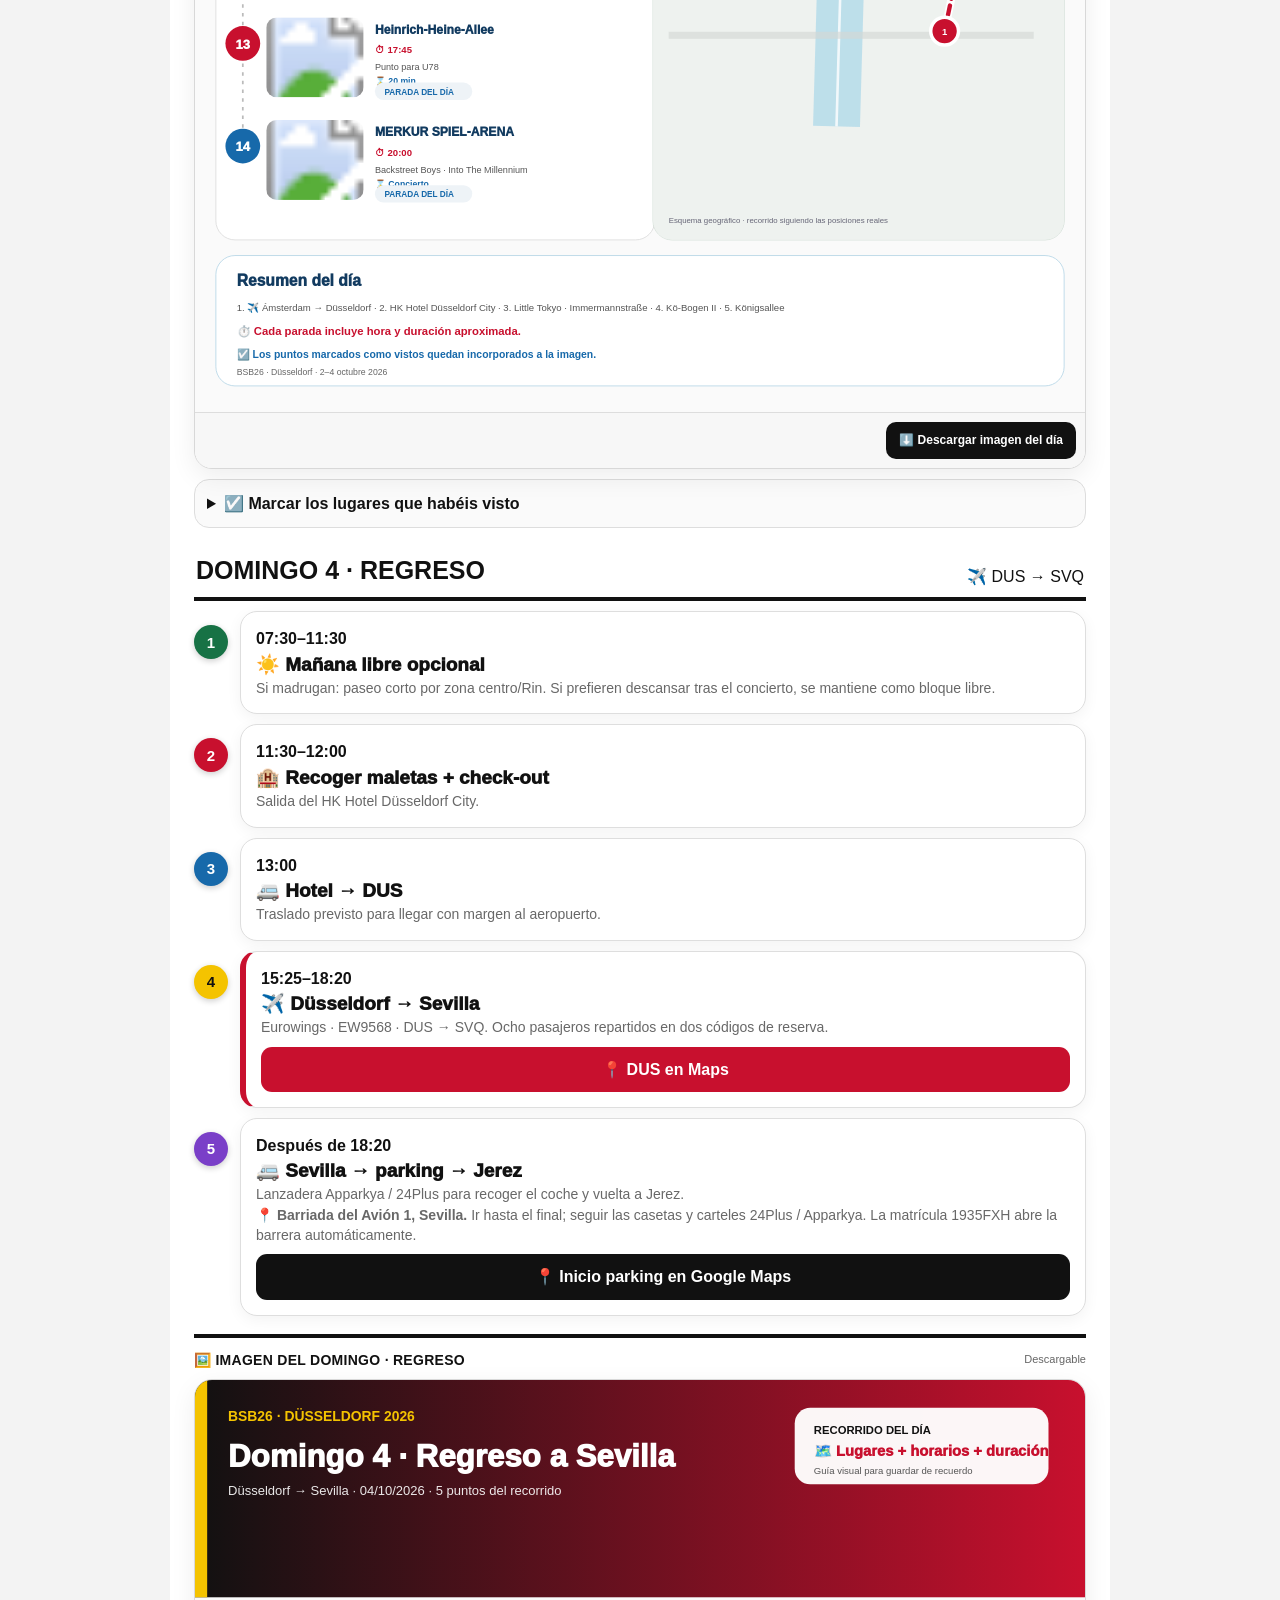
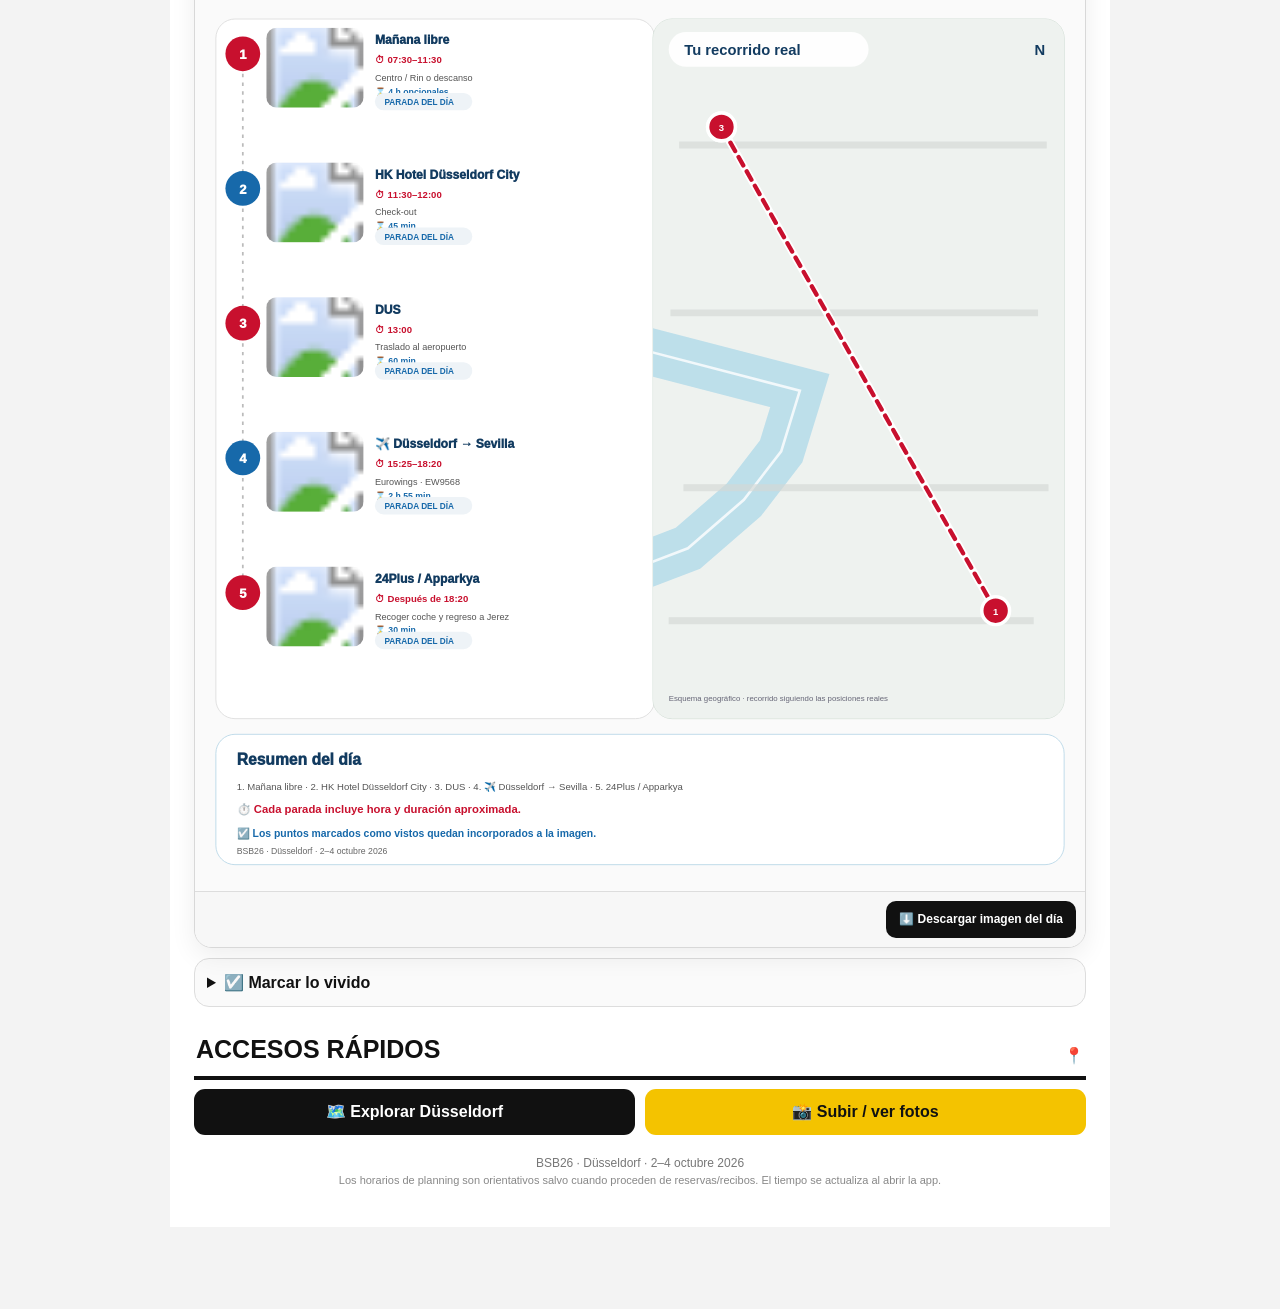
==== commit 16fc81f3: "Add files via upload" ====
--- a/index.html
+++ b/index.html
@@ -33,7 +33,7 @@
 <div class="tlrow"><div class="tlnum" style="background:#c8102e">2</div><div class="card"><div class="time">11:30–12:00</div><div class="title">🏨 Recoger maletas + check-out</div><div class="small">Salida del HK Hotel Düsseldorf City.</div></div></div>
 <div class="tlrow"><div class="tlnum" style="background:#1769aa">3</div><div class="card"><div class="time">13:00</div><div class="title">🚐 Hotel → DUS</div><div class="small">Traslado previsto para llegar con margen al aeropuerto.</div></div></div>
 <div class="tlrow"><div class="tlnum" style="background:#f4c300;color:#111">4</div><div class="card red"><div class="time">15:25–18:20</div><div class="title">✈️ Düsseldorf → Sevilla</div><div class="small">Eurowings · EW9568 · DUS → SVQ. Ocho pasajeros repartidos en dos códigos de reserva.</div><a class="btn red" href="https://www.google.com/maps/search/?api=1&query=D%C3%BCsseldorf+Airport+DUS" target="_blank">📍 DUS en Maps</a></div></div>
-<div class="tlrow"><div class="tlnum" style="background:#7a3fc8">5</div><div class="card"><div class="time">Después de 18:20</div><div class="title">🚐 Sevilla → parking → Jerez</div><div class="small">Lanzadera Apparkya, recoger coche y vuelta a Jerez.</div></div></div>
+<div class="tlrow"><div class="tlnum" style="background:#7a3fc8">5</div><div class="card"><div class="time">Después de 18:20</div><div class="title">🚐 Sevilla → parking → Jerez</div><div class="small">Lanzadera Apparkya / 24Plus para recoger el coche y vuelta a Jerez.<br><b>📍 Barriada del Avión 1, Sevilla.</b> Ir hasta el final; seguir las casetas y carteles 24Plus / Apparkya. La matrícula 1935FXH abre la barrera automáticamente.</div><a class="btn" href="https://www.google.com/maps/search/?api=1&query=Barriada+del+Avion+1%2C+Sevilla" target="_blank">📍 Inicio parking en Google Maps</a></div></div>
 
 
 <div class="day-poster" data-day="domingo"><div class="day-poster-head"><b>🖼️ IMAGEN DEL DOMINGO · REGRESO</b><span>Descargable</span></div><div id="poster-domingo"></div><details class="day-checklist"><summary>☑️ Marcar lo vivido</summary><div id="checks-domingo" class="day-checks"></div></details></div>
@@ -43,13 +43,13 @@
 </main></div><nav class="bottom"><a class="active" href="index.html">📅<br>Itinerario</a><a href="mapa.html">🗺️<br>Mapa</a><a href="fotos.html">📸<br>Fotos</a><a href="documentos.html">📄<br>Documentos</a><a href="recuerdo.html">🎟️<br>Recuerdo</a></nav><script>
 const POSTER_DAYS={
  viernes:{title:'Viernes 2 · Viaje a Düsseldorf',city:'Düsseldorf',date:'02/10/2026',hero:'https://images.unsplash.com/photo-1560969184-10fe8719e047?w=1600&auto=format&fit=crop&q=85',checks:[
-  ['Parking Sevilla','18:45 · Apparkya / 24Plus','Reserva P0000090095'],['✈️ Sevilla → Ámsterdam','20:10–23:05','Transavia · KL2690'],['🌙 Schiphol','Noche','Dormir dentro de la terminal']
+  ['Parking Sevilla · Apparkya 24Plus','18:45 · entrada','Barriada del Avión 1 · Sevilla · Reserva P0000090095'],['✈️ Sevilla → Ámsterdam','20:10–23:05','Transavia · KL2690'],['🌙 Schiphol','Noche','Dormir dentro de la terminal']
  ]},
  sabado:{title:'Sábado 3 · Düsseldorf + Backstreet Boys',city:'Düsseldorf',date:'03/10/2026',hero:'https://images.unsplash.com/photo-1604079628040-94301bb21b91?w=1600&auto=format&fit=crop&q=85',checks:[
   ['✈️ Ámsterdam → Düsseldorf','06:55–07:40','KLM · KL1797'],['HK Hotel Düsseldorf City','08:15–09:00','Dejar equipaje · Varnhagenstr. 37'],['Little Tokyo · Immermannstraße','09:30–15:00 · opción','Zona japonesa'],['Kö-Bogen II','09:30–15:00 · opción','Arquitectura moderna'],['Königsallee','09:30–15:00 · opción','Paseo y escaparates'],['Hofgarten','09:30–15:00 · opción','Parque céntrico'],['Carlsplatz','09:30–15:00 · opción','Mercado / paseo'],['Burgplatz + Altstadt','09:30–15:00','Casco histórico'],['St. Lambertus','09:30–15:00 · opción','Junto a Burgplatz'],['Rheinuferpromenade','09:30–15:00','Paseo del Rin'],['Rheinturm','09:30–15:00 · opción','Torre / vistas'],['MedienHafen','09:30–15:00 · opción','Puerto y arquitectura'],['Heinrich-Heine-Allee','17:45 aprox.','U78 hacia arena'],['MERKUR SPIEL-ARENA','20:00','Backstreet Boys']
  ]},
  domingo:{title:'Domingo 4 · Regreso a Sevilla',city:'Düsseldorf → Sevilla',date:'04/10/2026',hero:'https://images.unsplash.com/photo-1501554728187-ce583db33af7?w=1600&auto=format&fit=crop&q=85',checks:[
-  ['Mañana libre','07:30–11:30 · opcional','Centro / Rin o descanso'],['HK Hotel Düsseldorf City','11:30–12:00','Check-out'],['DUS','13:00','Traslado al aeropuerto'],['✈️ Düsseldorf → Sevilla','15:25–18:20','Eurowings · EW9568'],['24Plus / Apparkya','Después de 18:20','Recoger coche y regreso a Jerez']
+  ['Mañana libre','07:30–11:30 · opcional','Centro / Rin o descanso'],['HK Hotel Düsseldorf City','11:30–12:00','Check-out'],['DUS','13:00','Traslado al aeropuerto'],['✈️ Düsseldorf → Sevilla','15:25–18:20','Eurowings · EW9568'],['24Plus / Apparkya','Después de 18:20','Barriada del Avión 1 · recoger coche y regreso a Jerez']
  ]}
 };
 const DAY_PLACES={
@@ -60,11 +60,74 @@
 const posterStateKey='bsb26_seen_places_v4'; let seenPlaces=JSON.parse(localStorage.getItem(posterStateKey)||'{}');
 function esc(v){return String(v||'').replace(/[&<>"]/g,c=>({'&':'&amp;','<':'&lt;','>':'&gt;','"':'&quot;'}[c]));}
 function posterDuration(title,time){const t=String(title||'').toLowerCase();const m={'parking':15,'sevil':'2 h 55 min','schiphol':'Noche','ámsterdam → düsseldorf':'45 min','hotel düsseldorf':'45 min','little tokyo':'45 min','kö-bogen':'30 min','königsallee':'45 min','hofgarten':'30 min','carlsplatz':'45 min','burgplatz':'45 min','lambertus':'20 min','rheinuferpromenade':'45 min','rheinturm':'60 min','medienhafen':'45 min','heinrich-heine':'20 min','merkur spiel-arena':'Concierto','mañana libre':'4 h opcionales','dus':'60 min','düsseldorf → sevilla':'2 h 55 min','24plus':'30 min'};for(const k of Object.keys(m)){if(t.includes(k))return m[k];}return 'según planificación';}
-function posterSvg(day){const d=POSTER_DAYS[day], stops=DAY_PLACES[day], W=1024, header=250, left=505, rightX=527, mapW=473, top=275, rowH=day==='sabado'?118:155, rows=Math.max(stops.length,1), listH=rows*rowH+30, mapH=Math.max(listH,700), summaryY=top+mapH+18, H=summaryY+180; let out=`<svg xmlns="http://www.w3.org/2000/svg" viewBox="0 0 ${W} ${H}" class="route-poster-svg"><defs><linearGradient id="g${day}" x1="0" x2="1"><stop stop-color="#111"/><stop offset="1" stop-color="#c8102e"/></linearGradient><clipPath id="m${day}"><rect x="${rightX}" y="${top}" width="${mapW}" height="${mapH}" rx="22"/></clipPath></defs><rect width="${W}" height="${H}" fill="#fafafa"/><rect width="${W}" height="${header}" fill="url(#g${day})"/><rect x="0" y="0" width="14" height="${header}" fill="#f4c300"/><text x="38" y="47" fill="#f4c300" font-family="Arial" font-size="16" font-weight="900">BSB26 · DÜSSELDORF 2026</text><text x="38" y="100" fill="#fff" font-family="Arial" font-size="36" font-weight="950">${esc(d.title)}</text><text x="38" y="132" fill="#fff" font-family="Arial" font-size="15" opacity=".9">${esc(d.city)} · ${esc(d.date)} · ${stops.length} puntos del recorrido</text><rect x="690" y="32" width="292" height="88" rx="18" fill="#fff" opacity=".96"/><text x="712" y="62" fill="#111" font-family="Arial" font-size="13" font-weight="900">RECORRIDO DEL DÍA</text><text x="712" y="88" fill="#c8102e" font-family="Arial" font-size="17" font-weight="950">🗺️ Lugares + horarios + duración</text><text x="712" y="108" fill="#555" font-family="Arial" font-size="11">Guía visual para guardar de recuerdo</text><rect x="24" y="${top}" width="${left}" height="${listH}" rx="22" fill="#fff" stroke="#ddd"/>`;
- let y=top+34; stops.forEach((st,i)=>{const done=!!seenPlaces[day+'-'+i]; const c=i%2===0?'#c8102e':'#1769aa'; const img=st[3]; out+=`<circle cx="55" cy="${y+6}" r="20" fill="${done?'#177245':c}"/><text x="55" y="${y+12}" text-anchor="middle" fill="#fff" font-family="Arial" font-size="15" font-weight="950">${i+1}</text><image href="${img}" x="82" y="${y-24}" width="112" height="92" preserveAspectRatio="xMidYMid slice" clip-path="inset(0 round 12)"/><text x="207" y="${y-5}" fill="#123b60" font-family="Arial" font-size="14" font-weight="950">${esc(st[0]).slice(0,31)}</text><text x="207" y="${y+17}" fill="#c8102e" font-family="Arial" font-size="11" font-weight="900">⏱ ${esc(st[1])}</text><text x="207" y="${y+37}" fill="#555" font-family="Arial" font-size="10.5">${esc(st[2]).slice(0,38)}</text><text x="207" y="${y+53}" fill="#1769aa" font-family="Arial" font-size="10" font-weight="800">⌛ ${esc(posterDuration(st[0],st[1]))}</text><rect x="207" y="${y+51}" width="${done?128:112}" height="20" rx="10" fill="${done?'#dff3e8':'#eef3f7'}"/><text x="218" y="${y+65}" fill="${done?'#177245':'#1769aa'}" font-family="Arial" font-size="9.5" font-weight="900">${done?'✓ VISTO':'PARADA DEL DÍA'}</text>`; if(i<stops.length-1) out+=`<line x1="55" y1="${y+29}" x2="55" y2="${y+rowH-8}" stroke="#bbb" stroke-width="2" stroke-dasharray="4 6"/>`; y+=rowH;});
- // stylised but readable map panel; avoids blank image when tiles are unavailable
- out+=`<rect x="${rightX}" y="${top}" width="${mapW}" height="${mapH}" rx="22" fill="#eef3ef" stroke="#ccd9d0"/><g clip-path="url(#m${day})"><path d="M560 ${top+120} C650 ${top+250},720 ${top+430},980 ${top+520} L980 ${top+Math.max(580,mapH-20)} L540 ${top+Math.max(600,mapH)} Z" fill="#cfe7ef" opacity=".85"/><path d="M590 ${top+40} C640 ${top+220},760 ${top+380},945 ${top+520}" fill="none" stroke="#fff" stroke-width="32" opacity=".85"/><path d="M550 ${top+180} L960 ${top+90} M545 ${top+330} L970 ${top+260} M555 ${top+500} L960 ${top+420}" stroke="#d6d6d6" stroke-width="10" opacity=".8"/>`;
- const pts=stops.map((st,i)=>{const x=rightX+30+((i*79)%390), y2=top+55+((i*97)%Math.max(220,mapH-100)); return [x,y2,i];}); if(pts.length>1) out+=`<polyline points="${pts.map(p=>p[0]+','+p[1]).join(' ')}" fill="none" stroke="#111" stroke-width="5" stroke-dasharray="10 8" opacity=".75"/>`; pts.forEach(p=>{const col=p[2]%2?'#1769aa':'#c8102e';out+=`<circle cx="${p[0]}" cy="${p[1]}" r="16" fill="${col}" stroke="#fff" stroke-width="4"/><text x="${p[0]}" y="${p[1]+5}" text-anchor="middle" fill="#fff" font-family="Arial" font-size="11" font-weight="900">${p[2]+1}</text>`}); out+=`</g><rect x="${rightX+18}" y="${top+15}" width="230" height="40" rx="20" fill="#fff" opacity=".94"/><text x="${rightX+36}" y="${top+41}" fill="#123b60" font-family="Arial" font-size="17" font-weight="900">Tu recorrido</text><text x="${rightX+mapW-34}" y="${top+41}" fill="#123b60" font-family="Arial" font-size="17" font-weight="900">N</text><text x="${rightX+18}" y="${top+mapH-20}" fill="#667" font-family="Arial" font-size="9">Mapa esquemático · puntos numerados según la ruta</text><rect x="24" y="${summaryY}" width="976" height="150" rx="22" fill="#fff" stroke="#b8d7e7"/><text x="48" y="${summaryY+35}" fill="#123b60" font-family="Arial" font-size="18" font-weight="950">Resumen del día</text><text x="48" y="${summaryY+64}" fill="#555" font-family="Arial" font-size="11">${esc(stops.map((x,i)=>`${i+1}. ${x[0]}`).slice(0,5).join(' · '))}</text><text x="48" y="${summaryY+91}" fill="#c8102e" font-family="Arial" font-size="13" font-weight="900">⏱️ Consulta cada parada arriba para hora y duración.</text><text x="48" y="${summaryY+118}" fill="#1769aa" font-family="Arial" font-size="12" font-weight="900">☑️ Los puntos marcados como vistos quedan incorporados a la imagen.</text><text x="48" y="${summaryY+138}" fill="#666" font-family="Arial" font-size="10">BSB26 · Düsseldorf · 2–4 octubre 2026</text></svg>`; return out;}
+function posterSvg(day){
+  const d=POSTER_DAYS[day], stops=DAY_PLACES[day], W=1024, header=250, left=505, rightX=527, mapW=473, top=275;
+  const rowH=day==='sabado'?118:155, rows=Math.max(stops.length,1), listH=rows*rowH+30;
+  const mapH=Math.max(listH,700), summaryY=top+mapH+18, H=summaryY+180;
+  const coords={
+    'HK Hotel Düsseldorf City':[51.2097,6.7815],
+    'Little Tokyo · Immermannstraße':[51.2217,6.7926],
+    'Kö-Bogen II':[51.2266,6.7799],
+    'Königsallee':[51.2254,6.7818],
+    'Hofgarten':[51.2275,6.7768],
+    'Carlsplatz':[51.2221,6.7726],
+    'Burgplatz + Altstadt':[51.2271,6.7717],
+    'St. Lambertus':[51.2280,6.7711],
+    'Rheinuferpromenade':[51.2254,6.7679],
+    'Rheinturm':[51.2175,6.7529],
+    'MedienHafen':[51.2134,6.7545],
+    'Heinrich-Heine-Allee':[51.2246,6.7763],
+    'MERKUR SPIEL-ARENA':[51.2612,6.7330],
+    'DUS':[51.2895,6.7668],
+    '✈️ Düsseldorf → Sevilla':[51.2895,6.7668]
+  };
+  const pts=stops.map(st=>coords[st[0]]||null).map((c,i)=>c?{lat:c[0],lon:c[1],i}:null).filter(Boolean);
+  const all=pts.length?pts:[{lat:51.227,lon:6.772,i:0}];
+  const minLat=Math.min(...all.map(p=>p.lat)),maxLat=Math.max(...all.map(p=>p.lat)),minLon=Math.min(...all.map(p=>p.lon)),maxLon=Math.max(...all.map(p=>p.lon));
+  const padLat=Math.max((maxLat-minLat)*.18,.0025),padLon=Math.max((maxLon-minLon)*.18,.0025);
+  const loLat=minLat-padLat,hiLat=maxLat+padLat,loLon=minLon-padLon,hiLon=maxLon+padLon;
+  const project=(lat,lon)=>{
+    const x=rightX+22+(lon-loLon)/(hiLon-loLon)*(mapW-44);
+    const y=top+mapH-24-(lat-loLat)/(hiLat-loLat)*(mapH-48);
+    return [x,y];
+  };
+  // Simple geographic background: Rhine follows the actual river side rather than drawing an arbitrary zig-zag route.
+  const river=[
+    [51.205,6.758],[51.213,6.759],[51.220,6.765],[51.228,6.768],[51.236,6.770],[51.246,6.771],[51.258,6.756],[51.270,6.748],[51.286,6.755]
+  ].map(c=>project(c[0],c[1]));
+  const routePts=pts.length>1?pts.map(p=>project(p.lat,p.lon)):[];
+  let out=`<svg xmlns="http://www.w3.org/2000/svg" viewBox="0 0 ${W} ${H}" class="route-poster-svg">
+  <defs><linearGradient id="g${day}" x1="0" x2="1"><stop stop-color="#111"/><stop offset="1" stop-color="#c8102e"/></linearGradient><clipPath id="m${day}"><rect x="${rightX}" y="${top}" width="${mapW}" height="${mapH}" rx="22"/></clipPath></defs>
+  <rect width="${W}" height="${H}" fill="#fafafa"/><rect width="${W}" height="${header}" fill="url(#g${day})"/><rect width="14" height="${header}" fill="#f4c300"/>
+  <text x="38" y="47" fill="#f4c300" font-family="Arial" font-size="16" font-weight="900">BSB26 · DÜSSELDORF 2026</text>
+  <text x="38" y="100" fill="#fff" font-family="Arial" font-size="36" font-weight="950">${esc(d.title)}</text>
+  <text x="38" y="132" fill="#fff" font-family="Arial" font-size="15" opacity=".9">${esc(d.city)} · ${esc(d.date)} · ${stops.length} puntos del recorrido</text>
+  <rect x="690" y="32" width="292" height="88" rx="18" fill="#fff" opacity=".96"/><text x="712" y="62" fill="#111" font-family="Arial" font-size="13" font-weight="900">RECORRIDO DEL DÍA</text><text x="712" y="88" fill="#c8102e" font-family="Arial" font-size="17" font-weight="950">🗺️ Lugares + horarios + duración</text><text x="712" y="108" fill="#555" font-family="Arial" font-size="11">Guía visual para guardar de recuerdo</text>
+  <rect x="24" y="${top}" width="${left}" height="${listH}" rx="22" fill="#fff" stroke="#ddd"/>`;
+  let y=top+34;
+  stops.forEach((st,i)=>{
+    const done=!!seenPlaces[day+'-'+i], c=i%2===0?'#c8102e':'#1769aa', img=st[3];
+    out+=`<circle cx="55" cy="${y+6}" r="20" fill="${done?'#177245':c}"/><text x="55" y="${y+12}" text-anchor="middle" fill="#fff" font-family="Arial" font-size="15" font-weight="950">${i+1}</text>
+    <image href="${img}" x="82" y="${y-24}" width="112" height="92" preserveAspectRatio="xMidYMid slice" clip-path="inset(0 round 12)"/>
+    <text x="207" y="${y-5}" fill="#123b60" font-family="Arial" font-size="14" font-weight="950">${esc(st[0]).slice(0,31)}</text>
+    <text x="207" y="${y+17}" fill="#c8102e" font-family="Arial" font-size="11" font-weight="900">⏱ ${esc(st[1])}</text>
+    <text x="207" y="${y+37}" fill="#555" font-family="Arial" font-size="10.5">${esc(st[2]).slice(0,38)}</text>
+    <text x="207" y="${y+53}" fill="#1769aa" font-family="Arial" font-size="10" font-weight="800">⌛ ${esc(posterDuration(st[0],st[1]))}</text>
+    <rect x="207" y="${y+51}" width="${done?128:112}" height="20" rx="10" fill="${done?'#dff3e8':'#eef3f7'}"/><text x="218" y="${y+65}" fill="${done?'#177245':'#1769aa'}" font-family="Arial" font-size="9.5" font-weight="900">${done?'✓ VISTO':'PARADA DEL DÍA'}</text>`;
+    if(i<stops.length-1) out+=`<line x1="55" y1="${y+29}" x2="55" y2="${y+rowH-8}" stroke="#bbb" stroke-width="2" stroke-dasharray="4 6"/>`;
+    y+=rowH;
+  });
+  out+=`<rect x="${rightX}" y="${top}" width="${mapW}" height="${mapH}" rx="22" fill="#f3f5f2" stroke="#ccd9d0"/><g clip-path="url(#m${day})">
+  <rect x="${rightX}" y="${top}" width="${mapW}" height="${mapH}" fill="#eef2ef"/>
+  <path d="${river.map((p,i)=>(i?'L':'M')+p[0]+' '+p[1]).join(' ')}" fill="none" stroke="#b8ddea" stroke-width="54" opacity=".9"/>
+  <path d="${river.map((p,i)=>(i?'L':'M')+p[0]+' '+p[1]).join(' ')}" fill="none" stroke="#fff" stroke-width="3" opacity=".8"/>
+  <path d="M${rightX+30} ${top+mapH*.18} L${rightX+mapW-20} ${top+mapH*.18} M${rightX+20} ${top+mapH*.42} L${rightX+mapW-30} ${top+mapH*.42} M${rightX+35} ${top+mapH*.67} L${rightX+mapW-18} ${top+mapH*.67} M${rightX+18} ${top+mapH*.86} L${rightX+mapW-35} ${top+mapH*.86}" stroke="#d4d8d5" stroke-width="8" opacity=".65"/>
+  ${routePts.length>1?`<polyline points="${routePts.map(p=>p.join(',')).join(' ')}" fill="none" stroke="#fff" stroke-width="9" stroke-linecap="round" stroke-linejoin="round"/><polyline points="${routePts.map(p=>p.join(',')).join(' ')}" fill="none" stroke="#c8102e" stroke-width="5" stroke-linecap="round" stroke-linejoin="round" stroke-dasharray="11 8"/>`:''}
+  ${pts.map((p,i)=>{const [x,y2]=project(p.lat,p.lon),col=i%2?'#1769aa':'#c8102e';return `<circle cx="${x}" cy="${y2}" r="16" fill="${col}" stroke="#fff" stroke-width="4"/><text x="${x}" y="${y2+5}" text-anchor="middle" fill="#fff" font-family="Arial" font-size="11" font-weight="900">${i+1}</text>`;}).join('')}
+  </g><rect x="${rightX+18}" y="${top+15}" width="230" height="40" rx="20" fill="#fff" opacity=".94"/><text x="${rightX+36}" y="${top+41}" fill="#123b60" font-family="Arial" font-size="17" font-weight="900">Tu recorrido real</text><text x="${rightX+mapW-34}" y="${top+41}" fill="#123b60" font-family="Arial" font-size="17" font-weight="900">N</text><text x="${rightX+18}" y="${top+mapH-20}" fill="#667" font-family="Arial" font-size="9">Esquema geográfico · recorrido siguiendo las posiciones reales</text>
+  <rect x="24" y="${summaryY}" width="976" height="150" rx="22" fill="#fff" stroke="#b8d7e7"/><text x="48" y="${summaryY+35}" fill="#123b60" font-family="Arial" font-size="18" font-weight="950">Resumen del día</text><text x="48" y="${summaryY+64}" fill="#555" font-family="Arial" font-size="11">${esc(stops.map((x,i)=>`${i+1}. ${x[0]}`).slice(0,5).join(' · '))}</text><text x="48" y="${summaryY+91}" fill="#c8102e" font-family="Arial" font-size="13" font-weight="900">⏱️ Cada parada incluye hora y duración aproximada.</text><text x="48" y="${summaryY+118}" fill="#1769aa" font-family="Arial" font-size="12" font-weight="900">☑️ Los puntos marcados como vistos quedan incorporados a la imagen.</text><text x="48" y="${summaryY+138}" fill="#666" font-family="Arial" font-size="10">BSB26 · Düsseldorf · 2–4 octubre 2026</text></svg>`;
+  return out;
+}
 function renderPoster(day){const box=document.getElementById('poster-'+day); if(!box)return; box.innerHTML=`<div class="route-poster-wrap">${posterSvg(day)}<div class="poster-actions"><button class="poster-download" onclick="downloadPoster('${day}',this)">⬇️ Descargar imagen del día</button></div></div>`;}
 function renderChecks(day){const box=document.getElementById('checks-'+day); const d=POSTER_DAYS[day]; box.innerHTML=d.checks.map((x,i)=>{const key=day+'-'+i;return `<label class="day-check"><input type="checkbox" ${seenPlaces[key]?'checked':''} onchange="toggleSeen('${day}',${i},this.checked)"><span><b>${esc(x[0])}</b><small>${esc(x[1])} · ${esc(x[2])}</small></span></label>`}).join('');}
 function toggleSeen(day,i,on){seenPlaces[day+'-'+i]=on;localStorage.setItem(posterStateKey,JSON.stringify(seenPlaces));renderPoster(day);}
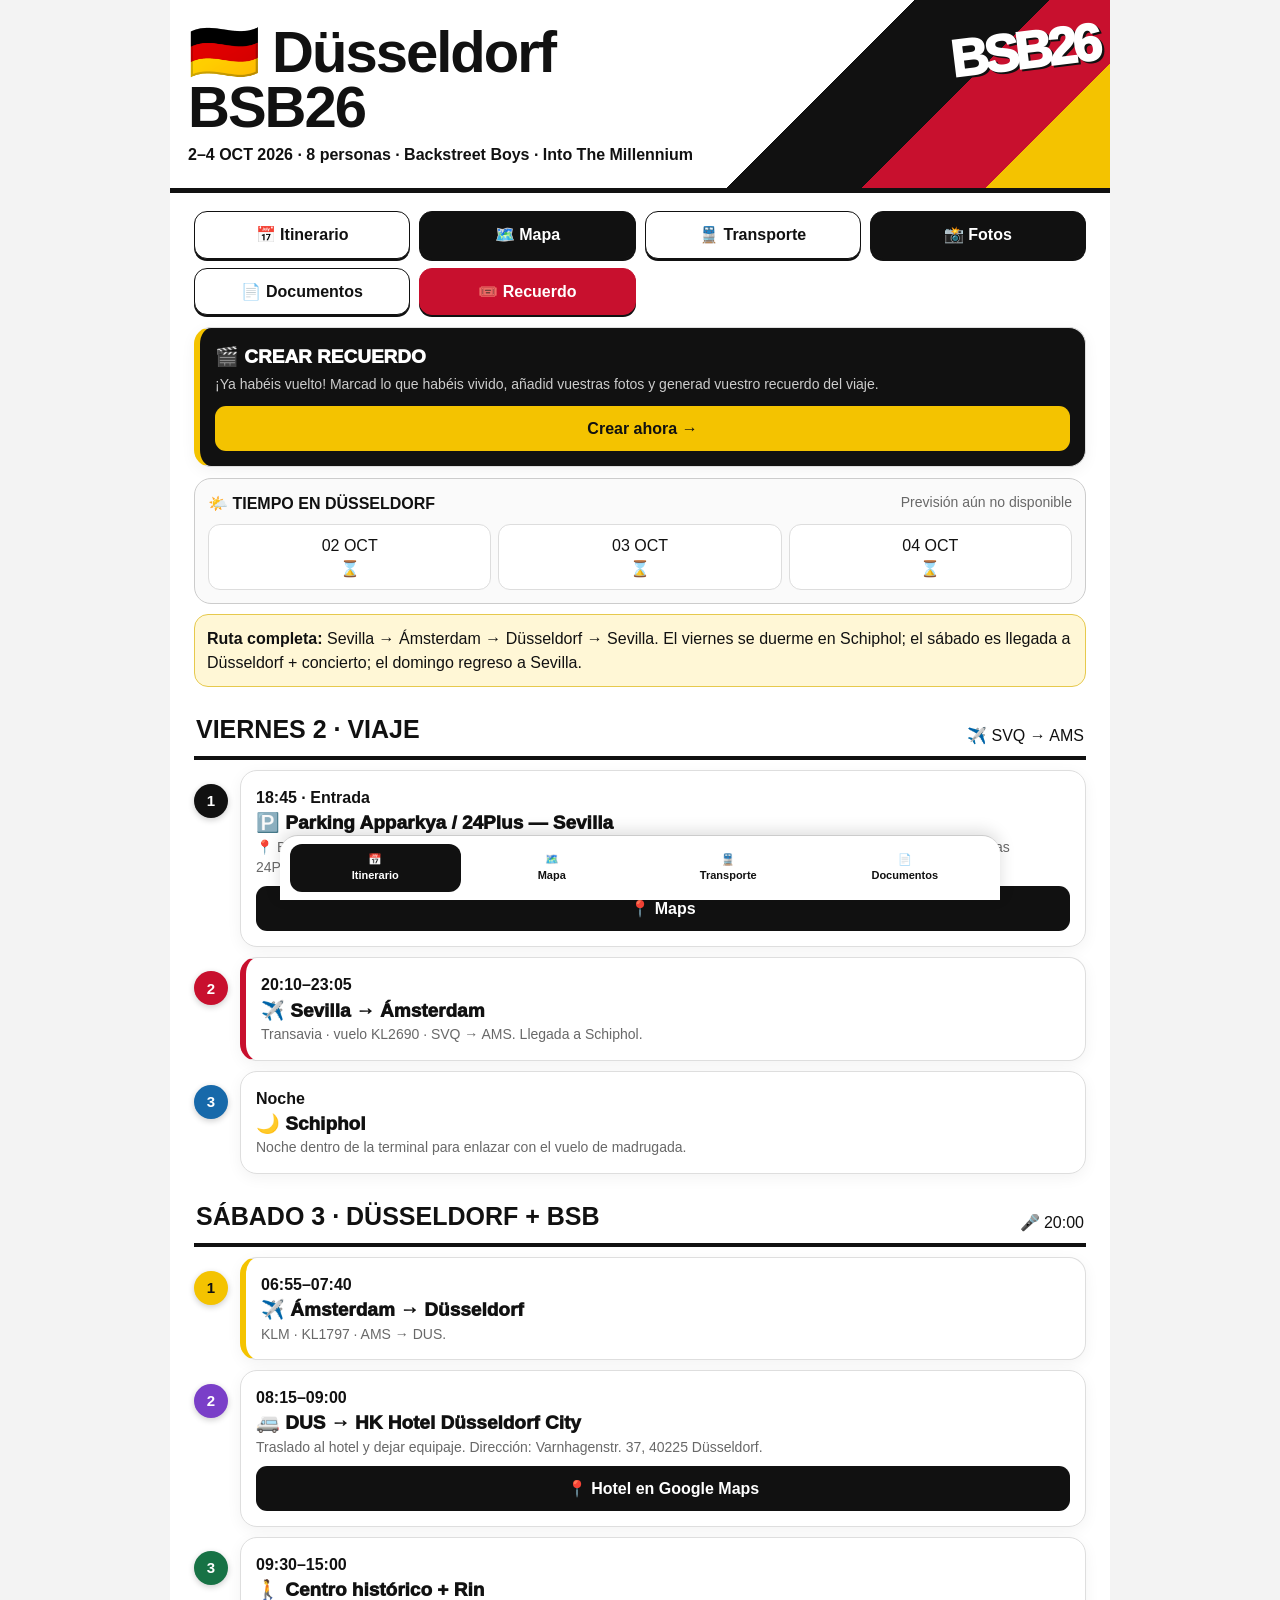
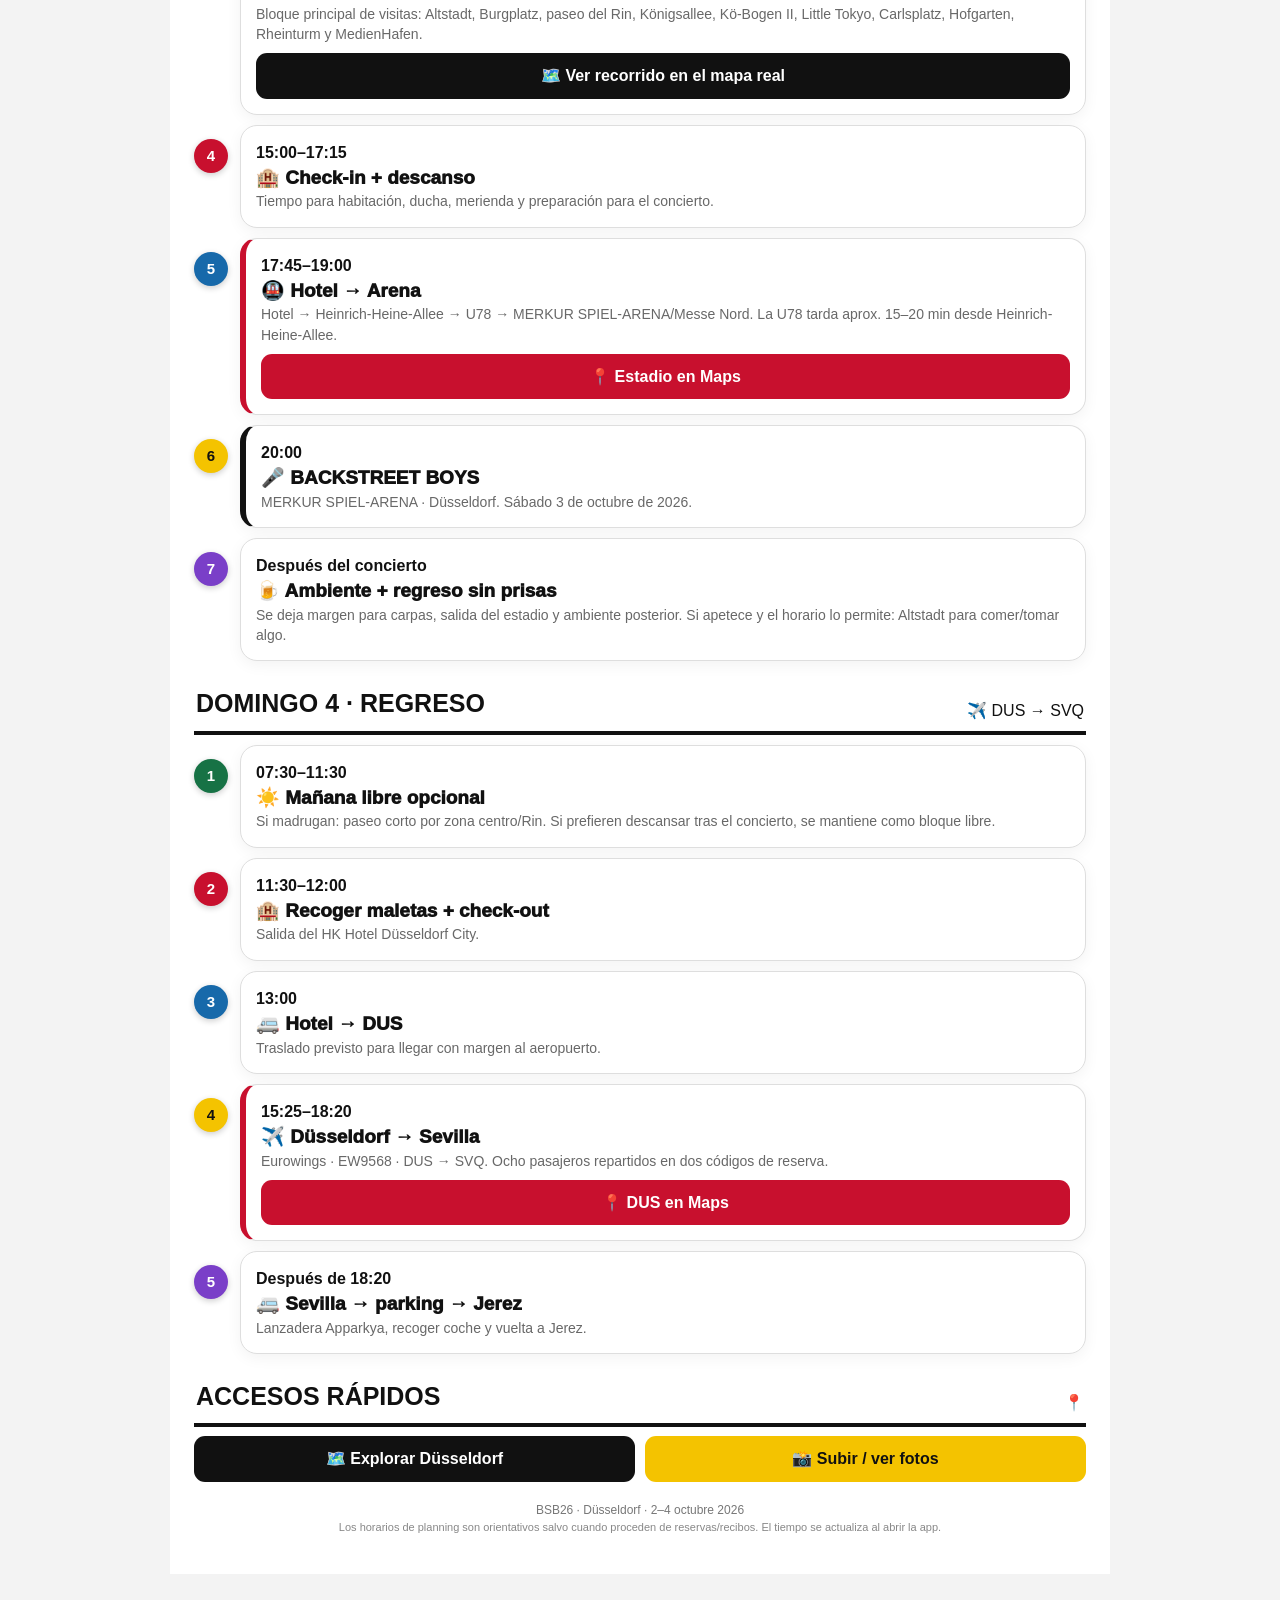
==== commit b4831a9e: "Add files via upload" ====
--- a/index.html
+++ b/index.html
@@ -1,5 +1,5 @@
 <!doctype html><html lang="es"><head><meta charset="utf-8"><meta name="viewport" content="width=device-width,initial-scale=1,viewport-fit=cover"><meta name="theme-color" content="#111111"><meta name="description" content="BSB26 Düsseldorf · guía de viaje del 2 al 4 de octubre de 2026"><link rel="manifest" href="manifest.webmanifest"><link rel="icon" type="image/png" sizes="32x32" href="favicon-32.png"><link rel="apple-touch-icon" sizes="180x180" href="apple-touch-icon.png"><link rel="stylesheet" href="style.css"><title>BSB26 · Düsseldorf 2026</title></head><body><div class="wrap"><header><h1>🇩🇪 Düsseldorf<br>BSB26</h1><div class="sub">2–4 OCT 2026 · 8 personas · Backstreet Boys · Into The Millennium</div></header><main>
-<div class="quick"><a href="index.html">📅 Itinerario</a><a href="mapa.html">🗺️ Mapa</a><a href="fotos.html">📸 Fotos</a><a href="documentos.html">📄 Documentos</a><a href="recuerdo.html" class="highlight">🎟️ Recuerdo</a></div>
+<div class="quick"><a href="index.html">📅 Itinerario</a><a href="mapa.html">🗺️ Mapa</a><a href="transporte.html">🚆 Transporte</a><a href="fotos.html">📸 Fotos</a><a href="documentos.html">📄 Documentos</a><a href="recuerdo.html" class="highlight">🎟️ Recuerdo</a></div>
 <a id="recuerdoHero" href="recuerdo.html" style="display:none;text-decoration:none">
   <div class="card black" style="background:#111;color:#fff;border-left:6px solid #f4c300">
     <div class="title" style="color:#fff">🎬 CREAR RECUERDO</div>
@@ -10,11 +10,9 @@
 <div class="weather"><div style="display:flex;justify-content:space-between;gap:10px"><b>🌤️ TIEMPO EN DÜSSELDORF</b><span id="weatherStatus" class="small">Actualizando…</span></div><div id="weatherGrid" class="weather-grid"><div class="weather-day">02 OCT<br>⌛</div><div class="weather-day">03 OCT<br>⌛</div><div class="weather-day">04 OCT<br>⌛</div></div></div>
 <div class="notice"><b>Ruta completa:</b> Sevilla → Ámsterdam → Düsseldorf → Sevilla. El viernes se duerme en Schiphol; el sábado es llegada a Düsseldorf + concierto; el domingo regreso a Sevilla.</div>
 <div class="dayhead"><h2>VIERNES 2 · VIAJE</h2><span>✈️ SVQ → AMS</span></div>
-<div class="tlrow"><div class="tlnum" style="background:#c8102e">1</div><div class="card red"><div class="time">20:10–23:05</div><div class="title">✈️ Sevilla → Ámsterdam</div><div class="small">Transavia · vuelo KL2690 · SVQ → AMS. Llegada a Schiphol.</div></div></div>
-<div class="tlrow"><div class="tlnum" style="background:#1769aa">2</div><div class="card"><div class="time">Noche</div><div class="title">🌙 Schiphol</div><div class="small">Noche dentro de la terminal para enlazar con el vuelo de madrugada.</div></div></div>
-
-
-<div class="day-poster" data-day="viernes"><div class="day-poster-head"><b>🖼️ IMAGEN DEL VIERNES · RUTA DEL VIAJE</b><span>Descargable</span></div><div id="poster-viernes"></div><details class="day-checklist"><summary>☑️ Marcar lo que habéis visto / hecho</summary><div id="checks-viernes" class="day-checks"></div></details></div>
+<div class="tlrow"><div class="tlnum" style="background:#111">1</div><div class="card"><div class="time">18:45 · Entrada</div><div class="title">🅿️ Parking Apparkya / 24Plus — Sevilla</div><div class="small">📍 Barriada del Avión 1, Sevilla · Reserva <b>P0000090095</b> · Matrícula <b>1935 FXH</b>. Seguid hasta el final y buscad las casetas 24Plus/Apparkya — la matrícula abre la barrera sola. Después, lanzadera hasta la terminal.</div><a class="btn" href="https://www.google.com/maps/search/?api=1&query=Barriada+del+Avi%C3%B3n+1+Sevilla" target="_blank">📍 Maps</a></div></div>
+<div class="tlrow"><div class="tlnum" style="background:#c8102e">2</div><div class="card red"><div class="time">20:10–23:05</div><div class="title">✈️ Sevilla → Ámsterdam</div><div class="small">Transavia · vuelo KL2690 · SVQ → AMS. Llegada a Schiphol.</div></div></div>
+<div class="tlrow"><div class="tlnum" style="background:#1769aa">3</div><div class="card"><div class="time">Noche</div><div class="title">🌙 Schiphol</div><div class="small">Noche dentro de la terminal para enlazar con el vuelo de madrugada.</div></div></div>
 
 <div class="dayhead"><h2>SÁBADO 3 · DÜSSELDORF + BSB</h2><span>🎤 20:00</span></div>
 <div class="tlrow"><div class="tlnum" style="background:#f4c300;color:#111">1</div><div class="card yellow"><div class="time">06:55–07:40</div><div class="title">✈️ Ámsterdam → Düsseldorf</div><div class="small">KLM · KL1797 · AMS → DUS.</div></div></div>
@@ -25,116 +23,16 @@
 <div class="tlrow"><div class="tlnum" style="background:#f4c300;color:#111">6</div><div class="card black"><div class="time">20:00</div><div class="title">🎤 BACKSTREET BOYS</div><div class="small">MERKUR SPIEL-ARENA · Düsseldorf. Sábado 3 de octubre de 2026.</div></div></div>
 <div class="tlrow"><div class="tlnum" style="background:#7a3fc8">7</div><div class="card"><div class="time">Después del concierto</div><div class="title">🍺 Ambiente + regreso sin prisas</div><div class="small">Se deja margen para carpas, salida del estadio y ambiente posterior. Si apetece y el horario lo permite: Altstadt para comer/tomar algo.</div></div></div>
 
-
-<div class="day-poster" data-day="sabado"><div class="day-poster-head"><b>🖼️ IMAGEN DEL SÁBADO · DÜSSELDORF + BSB</b><span>Recorrido completo</span></div><div id="poster-sabado"></div><details class="day-checklist"><summary>☑️ Marcar los lugares que habéis visto</summary><div id="checks-sabado" class="day-checks"></div></details></div>
-
 <div class="dayhead"><h2>DOMINGO 4 · REGRESO</h2><span>✈️ DUS → SVQ</span></div>
 <div class="tlrow"><div class="tlnum" style="background:#177245">1</div><div class="card"><div class="time">07:30–11:30</div><div class="title">☀️ Mañana libre opcional</div><div class="small">Si madrugan: paseo corto por zona centro/Rin. Si prefieren descansar tras el concierto, se mantiene como bloque libre.</div></div></div>
 <div class="tlrow"><div class="tlnum" style="background:#c8102e">2</div><div class="card"><div class="time">11:30–12:00</div><div class="title">🏨 Recoger maletas + check-out</div><div class="small">Salida del HK Hotel Düsseldorf City.</div></div></div>
 <div class="tlrow"><div class="tlnum" style="background:#1769aa">3</div><div class="card"><div class="time">13:00</div><div class="title">🚐 Hotel → DUS</div><div class="small">Traslado previsto para llegar con margen al aeropuerto.</div></div></div>
 <div class="tlrow"><div class="tlnum" style="background:#f4c300;color:#111">4</div><div class="card red"><div class="time">15:25–18:20</div><div class="title">✈️ Düsseldorf → Sevilla</div><div class="small">Eurowings · EW9568 · DUS → SVQ. Ocho pasajeros repartidos en dos códigos de reserva.</div><a class="btn red" href="https://www.google.com/maps/search/?api=1&query=D%C3%BCsseldorf+Airport+DUS" target="_blank">📍 DUS en Maps</a></div></div>
-<div class="tlrow"><div class="tlnum" style="background:#7a3fc8">5</div><div class="card"><div class="time">Después de 18:20</div><div class="title">🚐 Sevilla → parking → Jerez</div><div class="small">Lanzadera Apparkya / 24Plus para recoger el coche y vuelta a Jerez.<br><b>📍 Barriada del Avión 1, Sevilla.</b> Ir hasta el final; seguir las casetas y carteles 24Plus / Apparkya. La matrícula 1935FXH abre la barrera automáticamente.</div><a class="btn" href="https://www.google.com/maps/search/?api=1&query=Barriada+del+Avion+1%2C+Sevilla" target="_blank">📍 Inicio parking en Google Maps</a></div></div>
-
-
-<div class="day-poster" data-day="domingo"><div class="day-poster-head"><b>🖼️ IMAGEN DEL DOMINGO · REGRESO</b><span>Descargable</span></div><div id="poster-domingo"></div><details class="day-checklist"><summary>☑️ Marcar lo vivido</summary><div id="checks-domingo" class="day-checks"></div></details></div>
+<div class="tlrow"><div class="tlnum" style="background:#7a3fc8">5</div><div class="card"><div class="time">Después de 18:20</div><div class="title">🚐 Sevilla → parking → Jerez</div><div class="small">Lanzadera Apparkya, recoger coche y vuelta a Jerez.</div></div></div>
 
 <div class="dayhead"><h2>ACCESOS RÁPIDOS</h2><span>📍</span></div><div class="grid2"><a class="btn" href="mapa.html">🗺️ Explorar Düsseldorf</a><a class="btn yellow" href="fotos.html">📸 Subir / ver fotos</a></div>
 <div class="footer">BSB26 · Düsseldorf · 2–4 octubre 2026<br><span class="credits">Los horarios de planning son orientativos salvo cuando proceden de reservas/recibos. El tiempo se actualiza al abrir la app.</span></div>
-</main></div><nav class="bottom"><a class="active" href="index.html">📅<br>Itinerario</a><a href="mapa.html">🗺️<br>Mapa</a><a href="fotos.html">📸<br>Fotos</a><a href="documentos.html">📄<br>Documentos</a><a href="recuerdo.html">🎟️<br>Recuerdo</a></nav><script>
-const POSTER_DAYS={
- viernes:{title:'Viernes 2 · Viaje a Düsseldorf',city:'Düsseldorf',date:'02/10/2026',hero:'https://images.unsplash.com/photo-1560969184-10fe8719e047?w=1600&auto=format&fit=crop&q=85',checks:[
-  ['Parking Sevilla · Apparkya 24Plus','18:45 · entrada','Barriada del Avión 1 · Sevilla · Reserva P0000090095'],['✈️ Sevilla → Ámsterdam','20:10–23:05','Transavia · KL2690'],['🌙 Schiphol','Noche','Dormir dentro de la terminal']
- ]},
- sabado:{title:'Sábado 3 · Düsseldorf + Backstreet Boys',city:'Düsseldorf',date:'03/10/2026',hero:'https://images.unsplash.com/photo-1604079628040-94301bb21b91?w=1600&auto=format&fit=crop&q=85',checks:[
-  ['✈️ Ámsterdam → Düsseldorf','06:55–07:40','KLM · KL1797'],['HK Hotel Düsseldorf City','08:15–09:00','Dejar equipaje · Varnhagenstr. 37'],['Little Tokyo · Immermannstraße','09:30–15:00 · opción','Zona japonesa'],['Kö-Bogen II','09:30–15:00 · opción','Arquitectura moderna'],['Königsallee','09:30–15:00 · opción','Paseo y escaparates'],['Hofgarten','09:30–15:00 · opción','Parque céntrico'],['Carlsplatz','09:30–15:00 · opción','Mercado / paseo'],['Burgplatz + Altstadt','09:30–15:00','Casco histórico'],['St. Lambertus','09:30–15:00 · opción','Junto a Burgplatz'],['Rheinuferpromenade','09:30–15:00','Paseo del Rin'],['Rheinturm','09:30–15:00 · opción','Torre / vistas'],['MedienHafen','09:30–15:00 · opción','Puerto y arquitectura'],['Heinrich-Heine-Allee','17:45 aprox.','U78 hacia arena'],['MERKUR SPIEL-ARENA','20:00','Backstreet Boys']
- ]},
- domingo:{title:'Domingo 4 · Regreso a Sevilla',city:'Düsseldorf → Sevilla',date:'04/10/2026',hero:'https://images.unsplash.com/photo-1501554728187-ce583db33af7?w=1600&auto=format&fit=crop&q=85',checks:[
-  ['Mañana libre','07:30–11:30 · opcional','Centro / Rin o descanso'],['HK Hotel Düsseldorf City','11:30–12:00','Check-out'],['DUS','13:00','Traslado al aeropuerto'],['✈️ Düsseldorf → Sevilla','15:25–18:20','Eurowings · EW9568'],['24Plus / Apparkya','Después de 18:20','Barriada del Avión 1 · recoger coche y regreso a Jerez']
- ]}
-};
-const DAY_PLACES={
- viernes:[['Parking 24Plus / Apparkya','02/10 · 18:45','Reserva de parking en Sevilla','https://images.unsplash.com/photo-1544620347-c4fd4a3d5957?w=700&auto=format&fit=crop&q=80'],['✈️ Sevilla → Ámsterdam','20:10–23:05','Transavia · KL2690 · SVQ → AMS','https://images.unsplash.com/photo-1436491865332-7a61a109cc05?w=700&auto=format&fit=crop&q=80'],['🌙 Schiphol','Noche','Noche dentro de la terminal','https://images.unsplash.com/photo-1516738901171-8eb4fc13bd00?w=700&auto=format&fit=crop&q=80']],
- sabado:[['✈️ Ámsterdam → Düsseldorf','06:55–07:40','KLM · KL1797 · AMS → DUS','https://images.unsplash.com/photo-1436491865332-7a61a109cc05?w=700&auto=format&fit=crop&q=80'],['HK Hotel Düsseldorf City','08:15–09:00','Varnhagenstr. 37 · dejar equipaje','https://images.unsplash.com/photo-1564501049412-61c2a3083791?w=700&auto=format&fit=crop&q=80'],['Little Tokyo · Immermannstraße','09:30–15:00','Barrio japonés · opción','https://images.unsplash.com/photo-1528360983277-13d401cdc186?w=700&auto=format&fit=crop&q=80'],['Kö-Bogen II','09:30–15:00','Arquitectura moderna · opción','https://images.unsplash.com/photo-1545324418-cc1a3fa10c00?w=700&auto=format&fit=crop&q=80'],['Königsallee','09:30–15:00','Paseo y escaparates · opción','https://images.unsplash.com/photo-1496568816309-51d7c20e3b21?w=700&auto=format&fit=crop&q=80'],['Hofgarten','09:30–15:00','Parque céntrico · opción','https://images.unsplash.com/photo-1500534623283-312aade485b7?w=700&auto=format&fit=crop&q=80'],['Carlsplatz','09:30–15:00','Mercado y plaza · opción','https://images.unsplash.com/photo-1488459716781-31db52582fe9?w=700&auto=format&fit=crop&q=80'],['Burgplatz + Altstadt','09:30–15:00','Casco histórico junto al Rin','https://images.unsplash.com/photo-1533104816931-20fa691ff6ca?w=700&auto=format&fit=crop&q=80'],['St. Lambertus','09:30–15:00','Iglesia histórica · opción','https://images.unsplash.com/photo-1500530855697-b586d89ba3ee?w=700&auto=format&fit=crop&q=80'],['Rheinuferpromenade','09:30–15:00','Paseo del Rin','https://images.unsplash.com/photo-1500534623283-312aade485b7?w=700&auto=format&fit=crop&q=80'],['Rheinturm','09:30–15:00','Torre y vistas · opción','https://images.unsplash.com/photo-1500534623283-312aade485b7?w=700&auto=format&fit=crop&q=80'],['MedienHafen','09:30–15:00','Puerto y arquitectura · opción','https://images.unsplash.com/photo-1497366811353-6870744d04b2?w=700&auto=format&fit=crop&q=80'],['Heinrich-Heine-Allee','17:45','Punto para U78','https://images.unsplash.com/photo-1519501025264-65ba15a82390?w=700&auto=format&fit=crop&q=80'],['MERKUR SPIEL-ARENA','20:00','Backstreet Boys · Into The Millennium','https://images.unsplash.com/photo-1540039155733-5bb30b53aa14?w=700&auto=format&fit=crop&q=80']],
- domingo:[['Mañana libre','07:30–11:30','Centro / Rin o descanso','https://images.unsplash.com/photo-1519501025264-65ba15a82390?w=700&auto=format&fit=crop&q=80'],['HK Hotel Düsseldorf City','11:30–12:00','Check-out','https://images.unsplash.com/photo-1564501049412-61c2a3083791?w=700&auto=format&fit=crop&q=80'],['DUS','13:00','Traslado al aeropuerto','https://images.unsplash.com/photo-1436491865332-7a61a109cc05?w=700&auto=format&fit=crop&q=80'],['✈️ Düsseldorf → Sevilla','15:25–18:20','Eurowings · EW9568','https://images.unsplash.com/photo-1436491865332-7a61a109cc05?w=700&auto=format&fit=crop&q=80'],['24Plus / Apparkya','Después de 18:20','Recoger coche y regreso a Jerez','https://images.unsplash.com/photo-1544620347-c4fd4a3d5957?w=700&auto=format&fit=crop&q=80']]
-};
-const posterStateKey='bsb26_seen_places_v4'; let seenPlaces=JSON.parse(localStorage.getItem(posterStateKey)||'{}');
-function esc(v){return String(v||'').replace(/[&<>"]/g,c=>({'&':'&amp;','<':'&lt;','>':'&gt;','"':'&quot;'}[c]));}
-function posterDuration(title,time){const t=String(title||'').toLowerCase();const m={'parking':15,'sevil':'2 h 55 min','schiphol':'Noche','ámsterdam → düsseldorf':'45 min','hotel düsseldorf':'45 min','little tokyo':'45 min','kö-bogen':'30 min','königsallee':'45 min','hofgarten':'30 min','carlsplatz':'45 min','burgplatz':'45 min','lambertus':'20 min','rheinuferpromenade':'45 min','rheinturm':'60 min','medienhafen':'45 min','heinrich-heine':'20 min','merkur spiel-arena':'Concierto','mañana libre':'4 h opcionales','dus':'60 min','düsseldorf → sevilla':'2 h 55 min','24plus':'30 min'};for(const k of Object.keys(m)){if(t.includes(k))return m[k];}return 'según planificación';}
-function posterSvg(day){
-  const d=POSTER_DAYS[day], stops=DAY_PLACES[day], W=1024, header=250, left=505, rightX=527, mapW=473, top=275;
-  const rowH=day==='sabado'?118:155, rows=Math.max(stops.length,1), listH=rows*rowH+30;
-  const mapH=Math.max(listH,700), summaryY=top+mapH+18, H=summaryY+180;
-  const coords={
-    'HK Hotel Düsseldorf City':[51.2097,6.7815],
-    'Little Tokyo · Immermannstraße':[51.2217,6.7926],
-    'Kö-Bogen II':[51.2266,6.7799],
-    'Königsallee':[51.2254,6.7818],
-    'Hofgarten':[51.2275,6.7768],
-    'Carlsplatz':[51.2221,6.7726],
-    'Burgplatz + Altstadt':[51.2271,6.7717],
-    'St. Lambertus':[51.2280,6.7711],
-    'Rheinuferpromenade':[51.2254,6.7679],
-    'Rheinturm':[51.2175,6.7529],
-    'MedienHafen':[51.2134,6.7545],
-    'Heinrich-Heine-Allee':[51.2246,6.7763],
-    'MERKUR SPIEL-ARENA':[51.2612,6.7330],
-    'DUS':[51.2895,6.7668],
-    '✈️ Düsseldorf → Sevilla':[51.2895,6.7668]
-  };
-  const pts=stops.map(st=>coords[st[0]]||null).map((c,i)=>c?{lat:c[0],lon:c[1],i}:null).filter(Boolean);
-  const all=pts.length?pts:[{lat:51.227,lon:6.772,i:0}];
-  const minLat=Math.min(...all.map(p=>p.lat)),maxLat=Math.max(...all.map(p=>p.lat)),minLon=Math.min(...all.map(p=>p.lon)),maxLon=Math.max(...all.map(p=>p.lon));
-  const padLat=Math.max((maxLat-minLat)*.18,.0025),padLon=Math.max((maxLon-minLon)*.18,.0025);
-  const loLat=minLat-padLat,hiLat=maxLat+padLat,loLon=minLon-padLon,hiLon=maxLon+padLon;
-  const project=(lat,lon)=>{
-    const x=rightX+22+(lon-loLon)/(hiLon-loLon)*(mapW-44);
-    const y=top+mapH-24-(lat-loLat)/(hiLat-loLat)*(mapH-48);
-    return [x,y];
-  };
-  // Simple geographic background: Rhine follows the actual river side rather than drawing an arbitrary zig-zag route.
-  const river=[
-    [51.205,6.758],[51.213,6.759],[51.220,6.765],[51.228,6.768],[51.236,6.770],[51.246,6.771],[51.258,6.756],[51.270,6.748],[51.286,6.755]
-  ].map(c=>project(c[0],c[1]));
-  const routePts=pts.length>1?pts.map(p=>project(p.lat,p.lon)):[];
-  let out=`<svg xmlns="http://www.w3.org/2000/svg" viewBox="0 0 ${W} ${H}" class="route-poster-svg">
-  <defs><linearGradient id="g${day}" x1="0" x2="1"><stop stop-color="#111"/><stop offset="1" stop-color="#c8102e"/></linearGradient><clipPath id="m${day}"><rect x="${rightX}" y="${top}" width="${mapW}" height="${mapH}" rx="22"/></clipPath></defs>
-  <rect width="${W}" height="${H}" fill="#fafafa"/><rect width="${W}" height="${header}" fill="url(#g${day})"/><rect width="14" height="${header}" fill="#f4c300"/>
-  <text x="38" y="47" fill="#f4c300" font-family="Arial" font-size="16" font-weight="900">BSB26 · DÜSSELDORF 2026</text>
-  <text x="38" y="100" fill="#fff" font-family="Arial" font-size="36" font-weight="950">${esc(d.title)}</text>
-  <text x="38" y="132" fill="#fff" font-family="Arial" font-size="15" opacity=".9">${esc(d.city)} · ${esc(d.date)} · ${stops.length} puntos del recorrido</text>
-  <rect x="690" y="32" width="292" height="88" rx="18" fill="#fff" opacity=".96"/><text x="712" y="62" fill="#111" font-family="Arial" font-size="13" font-weight="900">RECORRIDO DEL DÍA</text><text x="712" y="88" fill="#c8102e" font-family="Arial" font-size="17" font-weight="950">🗺️ Lugares + horarios + duración</text><text x="712" y="108" fill="#555" font-family="Arial" font-size="11">Guía visual para guardar de recuerdo</text>
-  <rect x="24" y="${top}" width="${left}" height="${listH}" rx="22" fill="#fff" stroke="#ddd"/>`;
-  let y=top+34;
-  stops.forEach((st,i)=>{
-    const done=!!seenPlaces[day+'-'+i], c=i%2===0?'#c8102e':'#1769aa', img=st[3];
-    out+=`<circle cx="55" cy="${y+6}" r="20" fill="${done?'#177245':c}"/><text x="55" y="${y+12}" text-anchor="middle" fill="#fff" font-family="Arial" font-size="15" font-weight="950">${i+1}</text>
-    <image href="${img}" x="82" y="${y-24}" width="112" height="92" preserveAspectRatio="xMidYMid slice" clip-path="inset(0 round 12)"/>
-    <text x="207" y="${y-5}" fill="#123b60" font-family="Arial" font-size="14" font-weight="950">${esc(st[0]).slice(0,31)}</text>
-    <text x="207" y="${y+17}" fill="#c8102e" font-family="Arial" font-size="11" font-weight="900">⏱ ${esc(st[1])}</text>
-    <text x="207" y="${y+37}" fill="#555" font-family="Arial" font-size="10.5">${esc(st[2]).slice(0,38)}</text>
-    <text x="207" y="${y+53}" fill="#1769aa" font-family="Arial" font-size="10" font-weight="800">⌛ ${esc(posterDuration(st[0],st[1]))}</text>
-    <rect x="207" y="${y+51}" width="${done?128:112}" height="20" rx="10" fill="${done?'#dff3e8':'#eef3f7'}"/><text x="218" y="${y+65}" fill="${done?'#177245':'#1769aa'}" font-family="Arial" font-size="9.5" font-weight="900">${done?'✓ VISTO':'PARADA DEL DÍA'}</text>`;
-    if(i<stops.length-1) out+=`<line x1="55" y1="${y+29}" x2="55" y2="${y+rowH-8}" stroke="#bbb" stroke-width="2" stroke-dasharray="4 6"/>`;
-    y+=rowH;
-  });
-  out+=`<rect x="${rightX}" y="${top}" width="${mapW}" height="${mapH}" rx="22" fill="#f3f5f2" stroke="#ccd9d0"/><g clip-path="url(#m${day})">
-  <rect x="${rightX}" y="${top}" width="${mapW}" height="${mapH}" fill="#eef2ef"/>
-  <path d="${river.map((p,i)=>(i?'L':'M')+p[0]+' '+p[1]).join(' ')}" fill="none" stroke="#b8ddea" stroke-width="54" opacity=".9"/>
-  <path d="${river.map((p,i)=>(i?'L':'M')+p[0]+' '+p[1]).join(' ')}" fill="none" stroke="#fff" stroke-width="3" opacity=".8"/>
-  <path d="M${rightX+30} ${top+mapH*.18} L${rightX+mapW-20} ${top+mapH*.18} M${rightX+20} ${top+mapH*.42} L${rightX+mapW-30} ${top+mapH*.42} M${rightX+35} ${top+mapH*.67} L${rightX+mapW-18} ${top+mapH*.67} M${rightX+18} ${top+mapH*.86} L${rightX+mapW-35} ${top+mapH*.86}" stroke="#d4d8d5" stroke-width="8" opacity=".65"/>
-  ${routePts.length>1?`<polyline points="${routePts.map(p=>p.join(',')).join(' ')}" fill="none" stroke="#fff" stroke-width="9" stroke-linecap="round" stroke-linejoin="round"/><polyline points="${routePts.map(p=>p.join(',')).join(' ')}" fill="none" stroke="#c8102e" stroke-width="5" stroke-linecap="round" stroke-linejoin="round" stroke-dasharray="11 8"/>`:''}
-  ${pts.map((p,i)=>{const [x,y2]=project(p.lat,p.lon),col=i%2?'#1769aa':'#c8102e';return `<circle cx="${x}" cy="${y2}" r="16" fill="${col}" stroke="#fff" stroke-width="4"/><text x="${x}" y="${y2+5}" text-anchor="middle" fill="#fff" font-family="Arial" font-size="11" font-weight="900">${i+1}</text>`;}).join('')}
-  </g><rect x="${rightX+18}" y="${top+15}" width="230" height="40" rx="20" fill="#fff" opacity=".94"/><text x="${rightX+36}" y="${top+41}" fill="#123b60" font-family="Arial" font-size="17" font-weight="900">Tu recorrido real</text><text x="${rightX+mapW-34}" y="${top+41}" fill="#123b60" font-family="Arial" font-size="17" font-weight="900">N</text><text x="${rightX+18}" y="${top+mapH-20}" fill="#667" font-family="Arial" font-size="9">Esquema geográfico · recorrido siguiendo las posiciones reales</text>
-  <rect x="24" y="${summaryY}" width="976" height="150" rx="22" fill="#fff" stroke="#b8d7e7"/><text x="48" y="${summaryY+35}" fill="#123b60" font-family="Arial" font-size="18" font-weight="950">Resumen del día</text><text x="48" y="${summaryY+64}" fill="#555" font-family="Arial" font-size="11">${esc(stops.map((x,i)=>`${i+1}. ${x[0]}`).slice(0,5).join(' · '))}</text><text x="48" y="${summaryY+91}" fill="#c8102e" font-family="Arial" font-size="13" font-weight="900">⏱️ Cada parada incluye hora y duración aproximada.</text><text x="48" y="${summaryY+118}" fill="#1769aa" font-family="Arial" font-size="12" font-weight="900">☑️ Los puntos marcados como vistos quedan incorporados a la imagen.</text><text x="48" y="${summaryY+138}" fill="#666" font-family="Arial" font-size="10">BSB26 · Düsseldorf · 2–4 octubre 2026</text></svg>`;
-  return out;
-}
-function renderPoster(day){const box=document.getElementById('poster-'+day); if(!box)return; box.innerHTML=`<div class="route-poster-wrap">${posterSvg(day)}<div class="poster-actions"><button class="poster-download" onclick="downloadPoster('${day}',this)">⬇️ Descargar imagen del día</button></div></div>`;}
-function renderChecks(day){const box=document.getElementById('checks-'+day); const d=POSTER_DAYS[day]; box.innerHTML=d.checks.map((x,i)=>{const key=day+'-'+i;return `<label class="day-check"><input type="checkbox" ${seenPlaces[key]?'checked':''} onchange="toggleSeen('${day}',${i},this.checked)"><span><b>${esc(x[0])}</b><small>${esc(x[1])} · ${esc(x[2])}</small></span></label>`}).join('');}
-function toggleSeen(day,i,on){seenPlaces[day+'-'+i]=on;localStorage.setItem(posterStateKey,JSON.stringify(seenPlaces));renderPoster(day);}
-async function downloadPoster(day,btn){btn.disabled=true;btn.textContent='⏳ Preparando…';try{const svg=document.querySelector('#poster-'+day+' svg');const clone=svg.cloneNode(true);const imgs=[...clone.querySelectorAll('image')];await Promise.all(imgs.map(async im=>{const src=im.getAttribute('href');try{const r=await fetch(src,{mode:'cors'});const b=await r.blob();const d=await new Promise((res,rej)=>{const fr=new FileReader();fr.onload=()=>res(fr.result);fr.onerror=rej;fr.readAsDataURL(b)});im.setAttribute('href',d)}catch(e){}}));const xml=new XMLSerializer().serializeToString(clone);const blob=new Blob([xml],{type:'image/svg+xml;charset=utf-8'});const url=URL.createObjectURL(blob);const img=new Image();img.onload=()=>{const c=document.createElement('canvas');c.width=2048;c.height=Math.round(2048*img.height/img.width);const ctx=c.getContext('2d');ctx.fillStyle='#fff';ctx.fillRect(0,0,c.width,c.height);ctx.drawImage(img,0,0,c.width,c.height);c.toBlob(png=>{const u=URL.createObjectURL(png);const a=document.createElement('a');a.href=u;a.download='BSB26-'+day+'-itinerario.png';a.click();setTimeout(()=>URL.revokeObjectURL(u),1500);},'image/png',1);URL.revokeObjectURL(url);btn.disabled=false;btn.textContent='⬇️ Descargar imagen del día'};img.src=url}catch(e){console.error(e);btn.disabled=false;btn.textContent='⬇️ Descargar imagen del día';alert('No se pudo generar la imagen. Prueba con conexión a Internet.')}}
-Object.keys(POSTER_DAYS).forEach(d=>{renderChecks(d);renderPoster(d)});
-</script>
-<script src="app.js"></script><script>
+</main></div><nav class="bottom"><a class="active" href="index.html">📅<br>Itinerario</a><a href="mapa.html">🗺️<br>Mapa</a><a href="transporte.html">🚆<br>Transporte</a><a href="documentos.html">📄<br>Documentos</a></nav><script src="app.js"></script><script>
 (function(){
   var tripEnd=new Date('2026-10-05T00:00:00');
   if(new Date()>=tripEnd){ var h=document.getElementById('recuerdoHero'); if(h) h.style.display='block'; }
--- a/style.css
+++ b/style.css
@@ -8,24 +8,5 @@
 .tlrow .card{flex:1;margin:0;min-width:0}
 .card{background:#fff;border:1px solid var(--line);border-radius:17px;padding:15px;margin:11px 0;box-shadow:0 4px 15px #0000000d}.card.red{border-left:6px solid var(--red)}.card.yellow{border-left:6px solid var(--yellow)}.card.black{border-left:6px solid #111}.title{font-weight:950;font-size:19px}.time{font-weight:900}.small{font-size:14px;color:var(--muted)}.tag{display:inline-block;padding:4px 8px;border-radius:999px;background:#f1f1f1;border:1px solid #ddd;font-size:12px;font-weight:800;margin:5px 4px 0 0}.btn{display:block;text-align:center;text-decoration:none;background:#111;color:#fff;padding:11px 12px;border-radius:11px;font-weight:850;margin-top:9px}.btn.red{background:var(--red)}.btn.yellow{background:var(--yellow);color:#111}.grid2{display:grid;grid-template-columns:1fr 1fr;gap:10px}.weather{background:#fafafa;border:1px solid #ccc;border-radius:17px;padding:13px;margin:10px 0}.weather-grid{display:grid;grid-template-columns:repeat(3,1fr);gap:7px;margin-top:9px}.weather-day{background:#fff;border:1px solid #ddd;border-radius:12px;padding:9px;text-align:center}.dayhead{display:flex;justify-content:space-between;align-items:end;border-bottom:4px solid #111;padding:8px 2px 9px;margin-top:16px}.dayhead h2{margin:0;font-size:25px}.route-card{padding:0;overflow:hidden}.route-card img{width:100%;display:block}.route-card .caption{padding:13px}.notice{background:#fff7d6;border:1px solid #e6c94d;border-radius:14px;padding:12px}.ok{background:#eaf7ef;border-color:#a9d9bb}.footer{text-align:center;color:#777;font-size:12px;padding:20px 5px}.credits{font-size:11px;color:#888;margin-top:18px}
 .map-shell{border:1px solid #d6d6d6;border-radius:18px;overflow:hidden;box-shadow:0 4px 15px #00000010;background:#fff}.map{height:470px;width:100%;background:#e8e5df}.map-tools{display:grid;grid-template-columns:repeat(3,1fr);gap:8px;padding:10px;background:#fff;border-top:1px solid #ddd}.map-tools button{border:1px solid #ccc;background:#fff;border-radius:10px;padding:9px 5px;font-weight:850}.map-tools button.active{background:#111;color:#fff;border-color:#111}.legend{display:flex;flex-wrap:wrap;gap:7px;padding:10px 12px;border-top:1px solid #eee;font-size:12px;font-weight:800}.legend span{padding:5px 8px;border-radius:999px;background:#f3f3f3;border:1px solid #ddd}.leaflet-popup-content-wrapper{border-radius:14px}.leaflet-popup-content{font-family:-apple-system,BlinkMacSystemFont,"Segoe UI",Roboto,Arial,sans-serif;font-size:14px;line-height:1.4}.popup-title{font-weight:950;font-size:16px;margin-bottom:4px}.popup-time{font-weight:850;color:#c8102e;margin-bottom:4px}.leaflet-control-attribution{font-size:9px}
-.photo-card{background:#fff;border:1px solid #ddd;border-radius:17px;overflow:hidden;margin:11px 0;box-shadow:0 4px 15px #0000000d}.photo-card img{width:100%;display:block}.photo-card .caption{padding:13px}.photo-placeholder{padding:24px;text-align:center;background:#f6f6f6;font-size:42px}.doc{display:flex;gap:12px;align-items:center;padding:13px 0}.docicon{font-size:26px;width:38px;text-align:center}.docs .docrow{border-bottom:1px solid #eee}.bottom{position:fixed;z-index:1000;left:0;right:0;bottom:0;background:#fff;border-top:1px solid #ccc;box-shadow:0 -4px 16px #0002;padding:8px max(10px,env(safe-area-inset-left)) calc(8px + env(safe-area-inset-bottom));display:grid;grid-template-columns:repeat(5,1fr);gap:6px}.bottom a{border:0;background:#fff;padding:8px 3px;border-radius:12px;font-size:11px;font-weight:900;text-decoration:none;color:#111;text-align:center}.bottom a.active{background:#111;color:#fff}
+.photo-card{background:#fff;border:1px solid #ddd;border-radius:17px;overflow:hidden;margin:11px 0;box-shadow:0 4px 15px #0000000d}.photo-card img{width:100%;display:block}.photo-card .caption{padding:13px}.photo-placeholder{padding:24px;text-align:center;background:#f6f6f6;font-size:42px}.doc{display:flex;gap:12px;align-items:center;padding:13px 0}.docicon{font-size:26px;width:38px;text-align:center}.docs .docrow{border-bottom:1px solid #eee}.bottom{position:fixed;z-index:1000;left:0;right:0;bottom:0;background:#fff;border-top:1px solid #ccc;box-shadow:0 -4px 16px #0002;padding:8px max(10px,env(safe-area-inset-left)) calc(8px + env(safe-area-inset-bottom));display:grid;grid-template-columns:repeat(4,1fr);gap:6px}.bottom a{border:0;background:#fff;padding:8px 3px;border-radius:12px;font-size:11px;font-weight:900;text-decoration:none;color:#111;text-align:center}.bottom a.active{background:#111;color:#fff}
 @media(min-width:760px){main{padding:18px 24px}.quick{grid-template-columns:repeat(4,1fr)}.bottom{left:50%;right:auto;transform:translateX(-50%);width:min(720px,100%);border-radius:18px 18px 0 0}.grid3{display:grid;grid-template-columns:repeat(3,1fr);gap:10px}.map{height:560px}}
-
-/* v4 — route posters inspired by the Paris/Copenhagen itinerary style */
-.day-poster{margin:18px 0 8px;border-top:4px solid #111;padding-top:12px}
-.day-poster-head{display:flex;justify-content:space-between;gap:10px;align-items:center;margin-bottom:9px}
-.day-poster-head b{font-size:14px;letter-spacing:.02em}.day-poster-head span{font-size:11px;color:#666}
-.route-poster-wrap{background:#fff;border:1px solid #d8d8d8;border-radius:18px;overflow:hidden;box-shadow:0 8px 26px #00000012;contain:paint}
-.route-poster-svg{display:block;width:100%;height:auto;background:#fff}
-.poster-actions{display:flex;gap:8px;justify-content:flex-end;padding:9px;background:#f7f7f7;border-top:1px solid #ddd}
-.poster-download{border:0;border-radius:10px;background:#111;color:#fff;padding:10px 13px;font-size:12px;font-weight:900}
-.poster-download:disabled{opacity:.55}
-.day-checklist{margin-top:10px;background:#fafafa;border:1px solid #ddd;border-radius:15px;padding:12px}
-.day-checklist summary{cursor:pointer;font-weight:900}.day-checks{display:grid;gap:7px;margin-top:10px}
-.day-check{display:flex;gap:9px;align-items:flex-start;background:#fff;border:1px solid #e2e2e2;border-radius:11px;padding:9px}
-.day-check input{width:19px;height:19px;accent-color:#177245;flex:none}.day-check b{font-size:12px}.day-check small{display:block;color:#666;font-size:10.5px;margin-top:2px}
-.leaflet-container{font:inherit;z-index:1}.map-shell{position:relative}.map{min-height:470px;height:470px;display:block}
-.map-loading{position:absolute;inset:14px;z-index:5;display:flex;align-items:center;justify-content:center;background:#f3f3f3;border-radius:14px;color:#555;font-weight:800;pointer-events:none}
-.map-loaded .map-loading{display:none}
-.map-fallback{padding:16px;background:#fff7d6;border:1px solid #e6c94d;border-radius:12px;margin-top:10px;font-size:13px}
-@media(max-width:520px){.map{height:58vh;min-height:420px}.poster-actions{justify-content:stretch}.poster-download{width:100%}}
